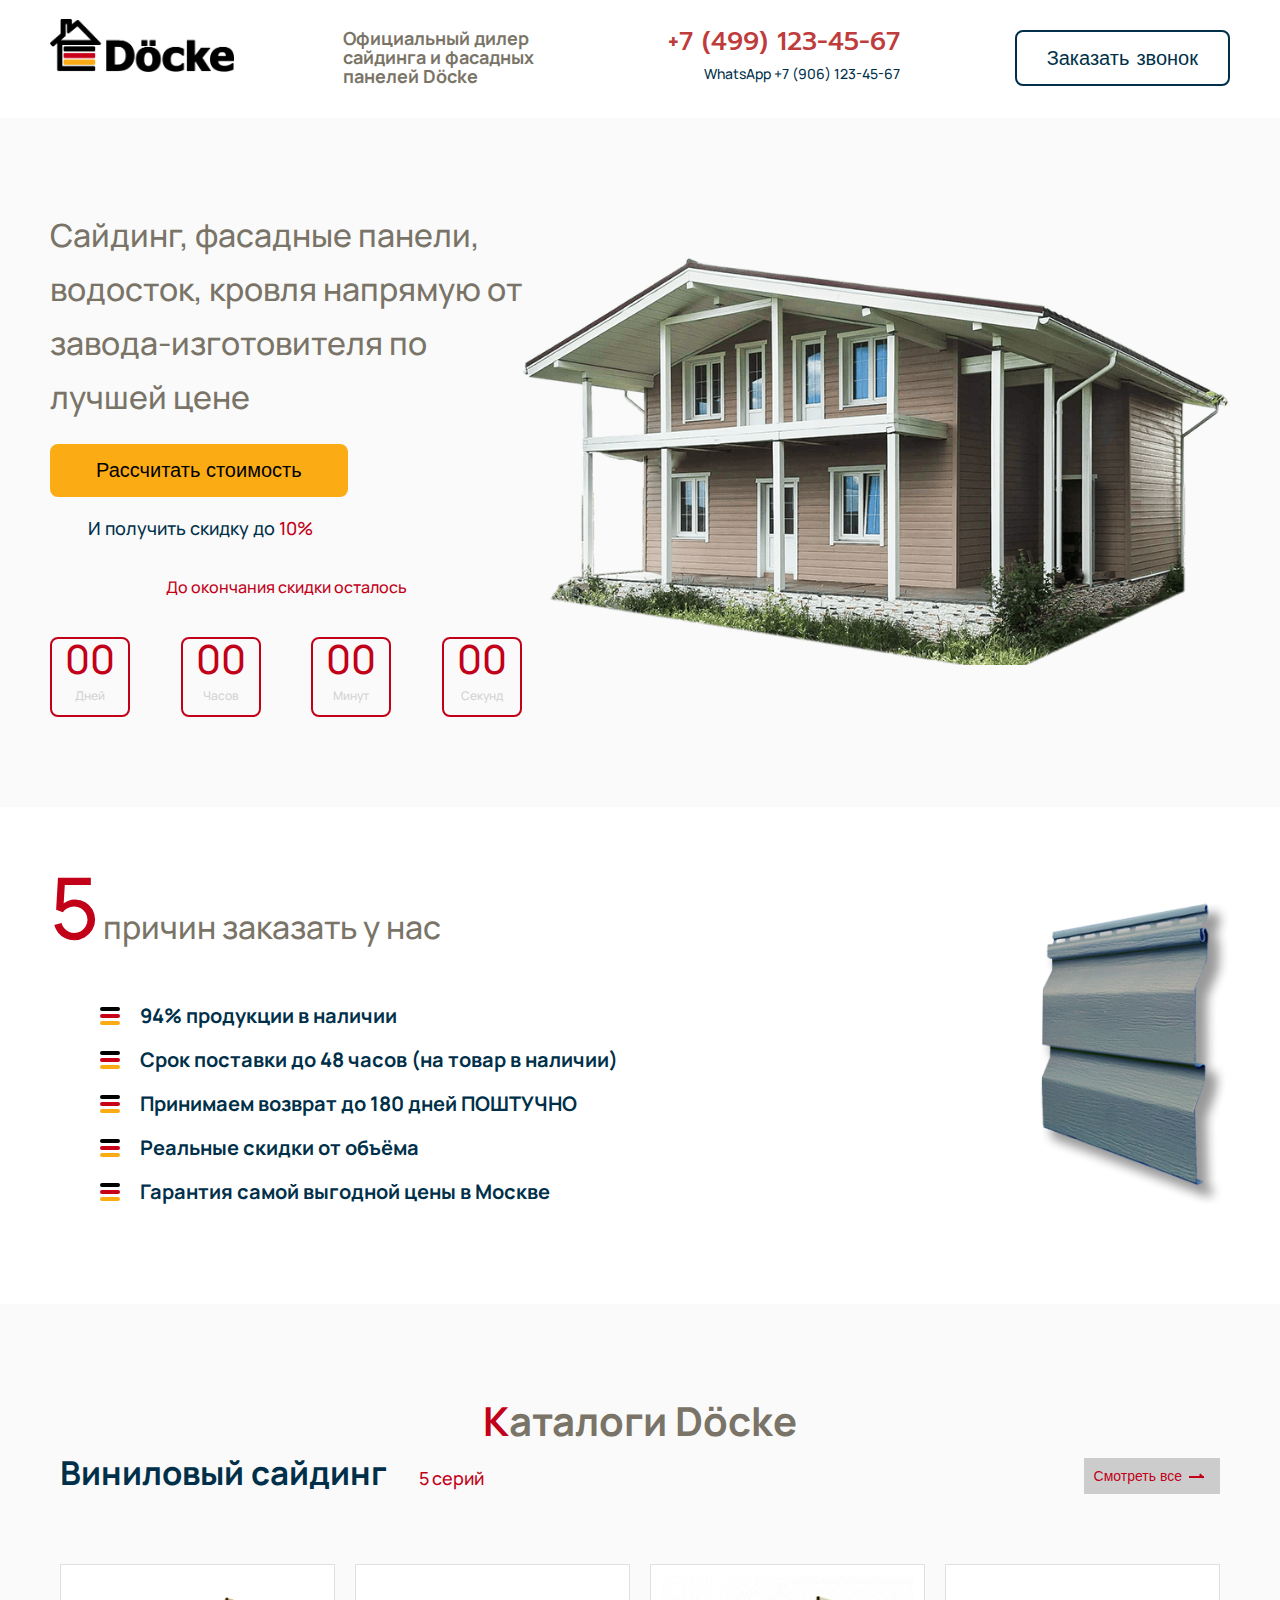
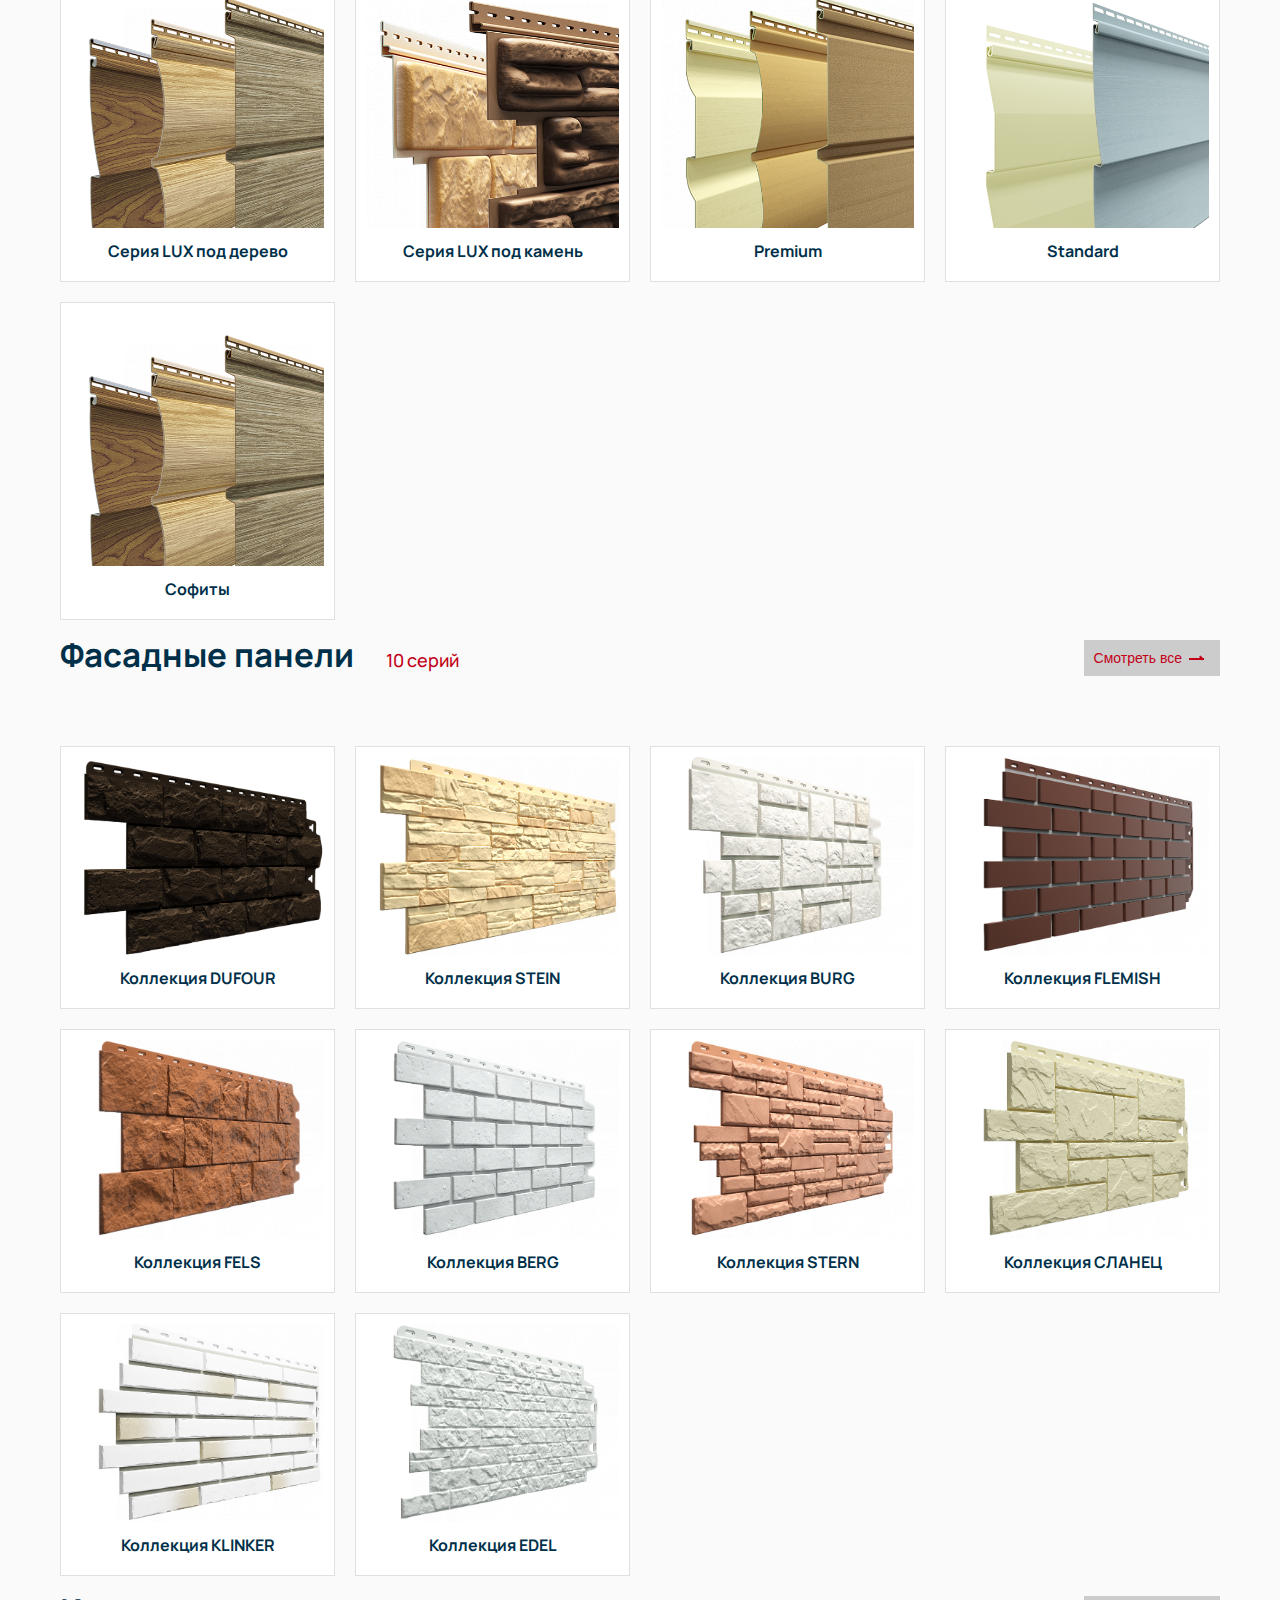
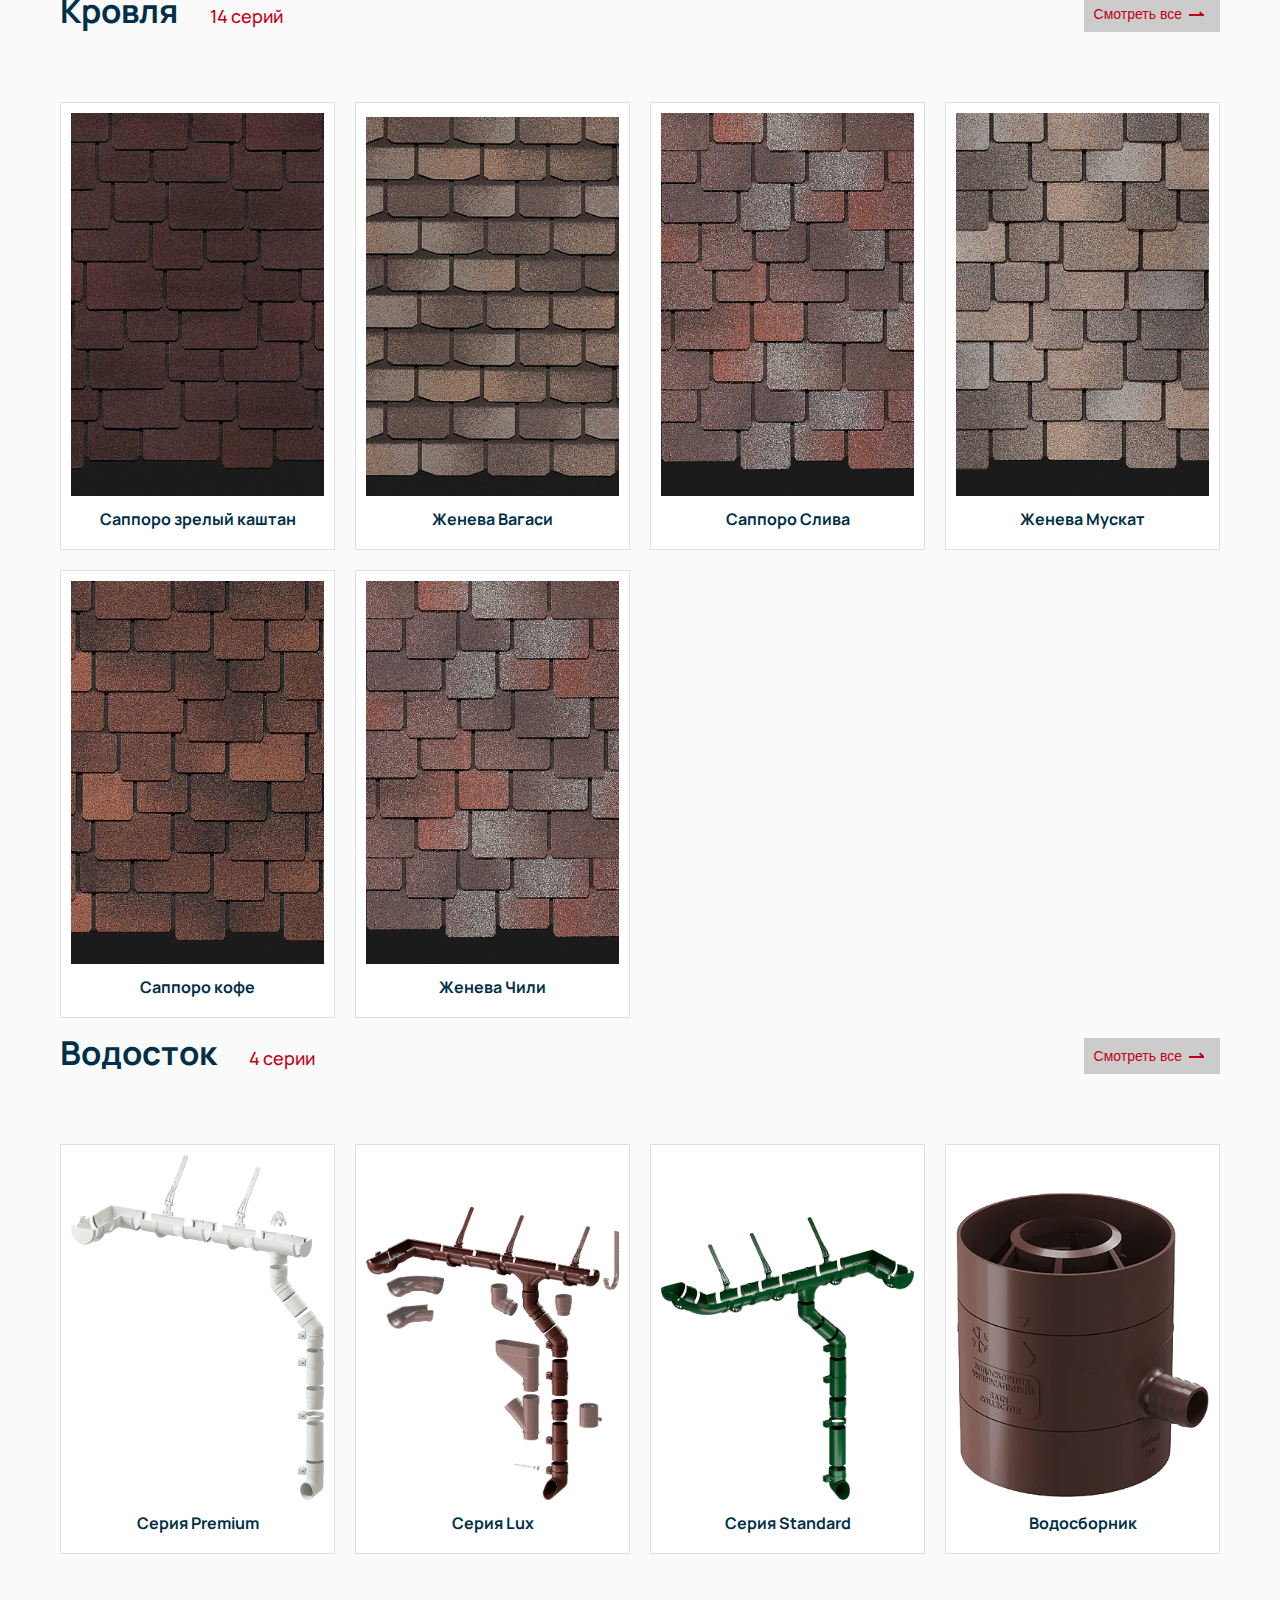
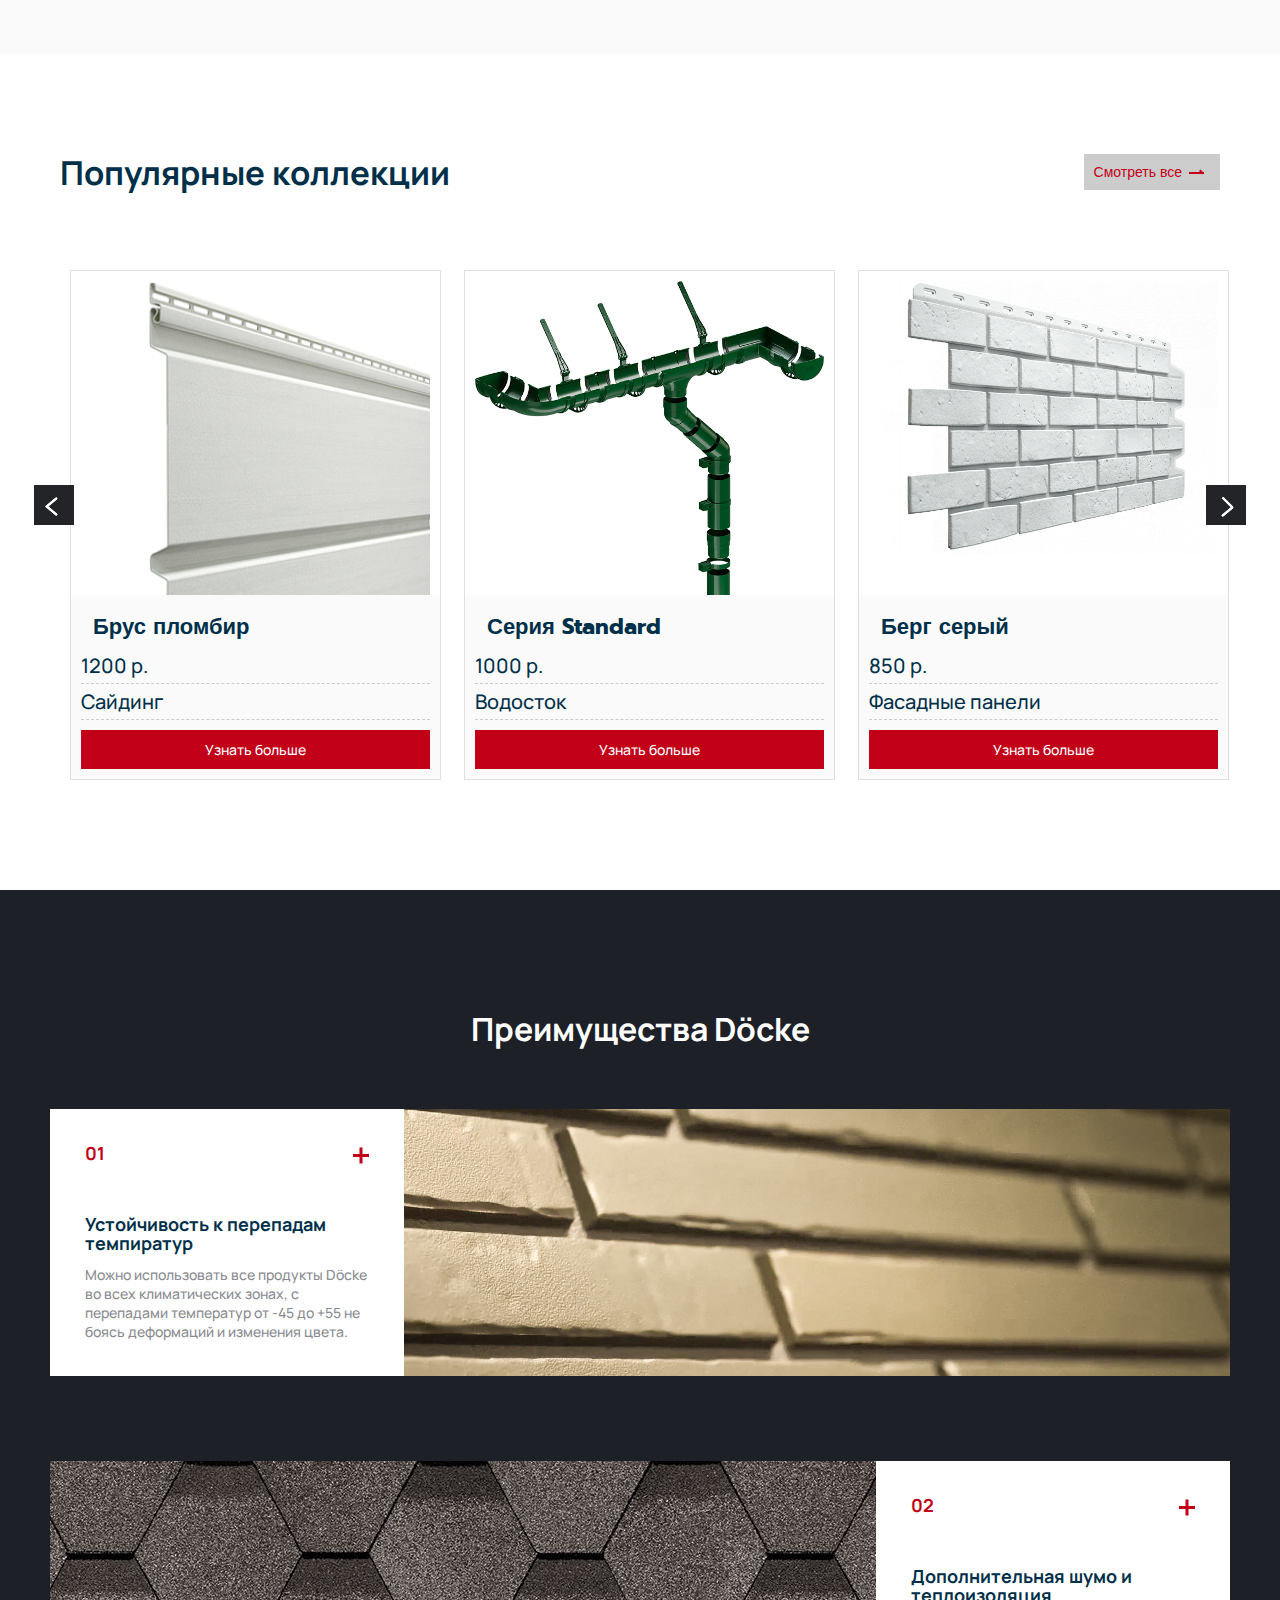
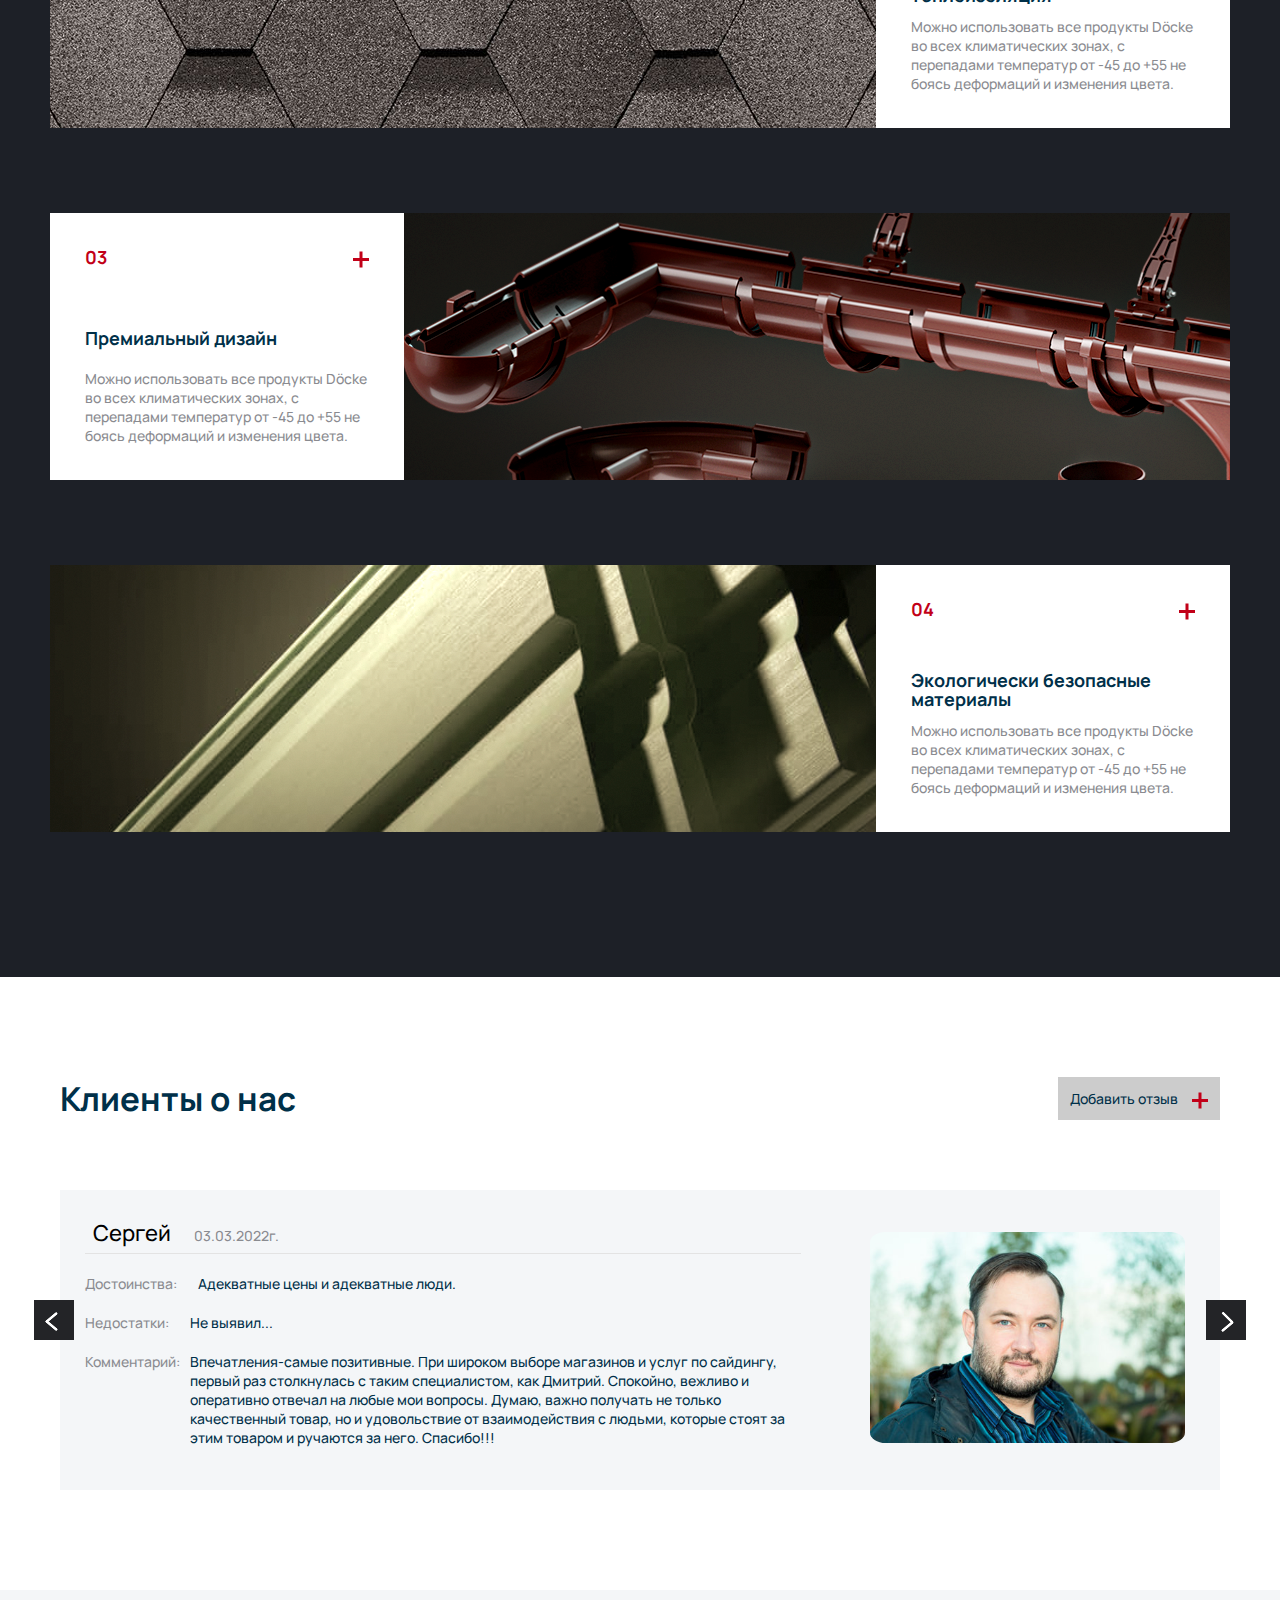
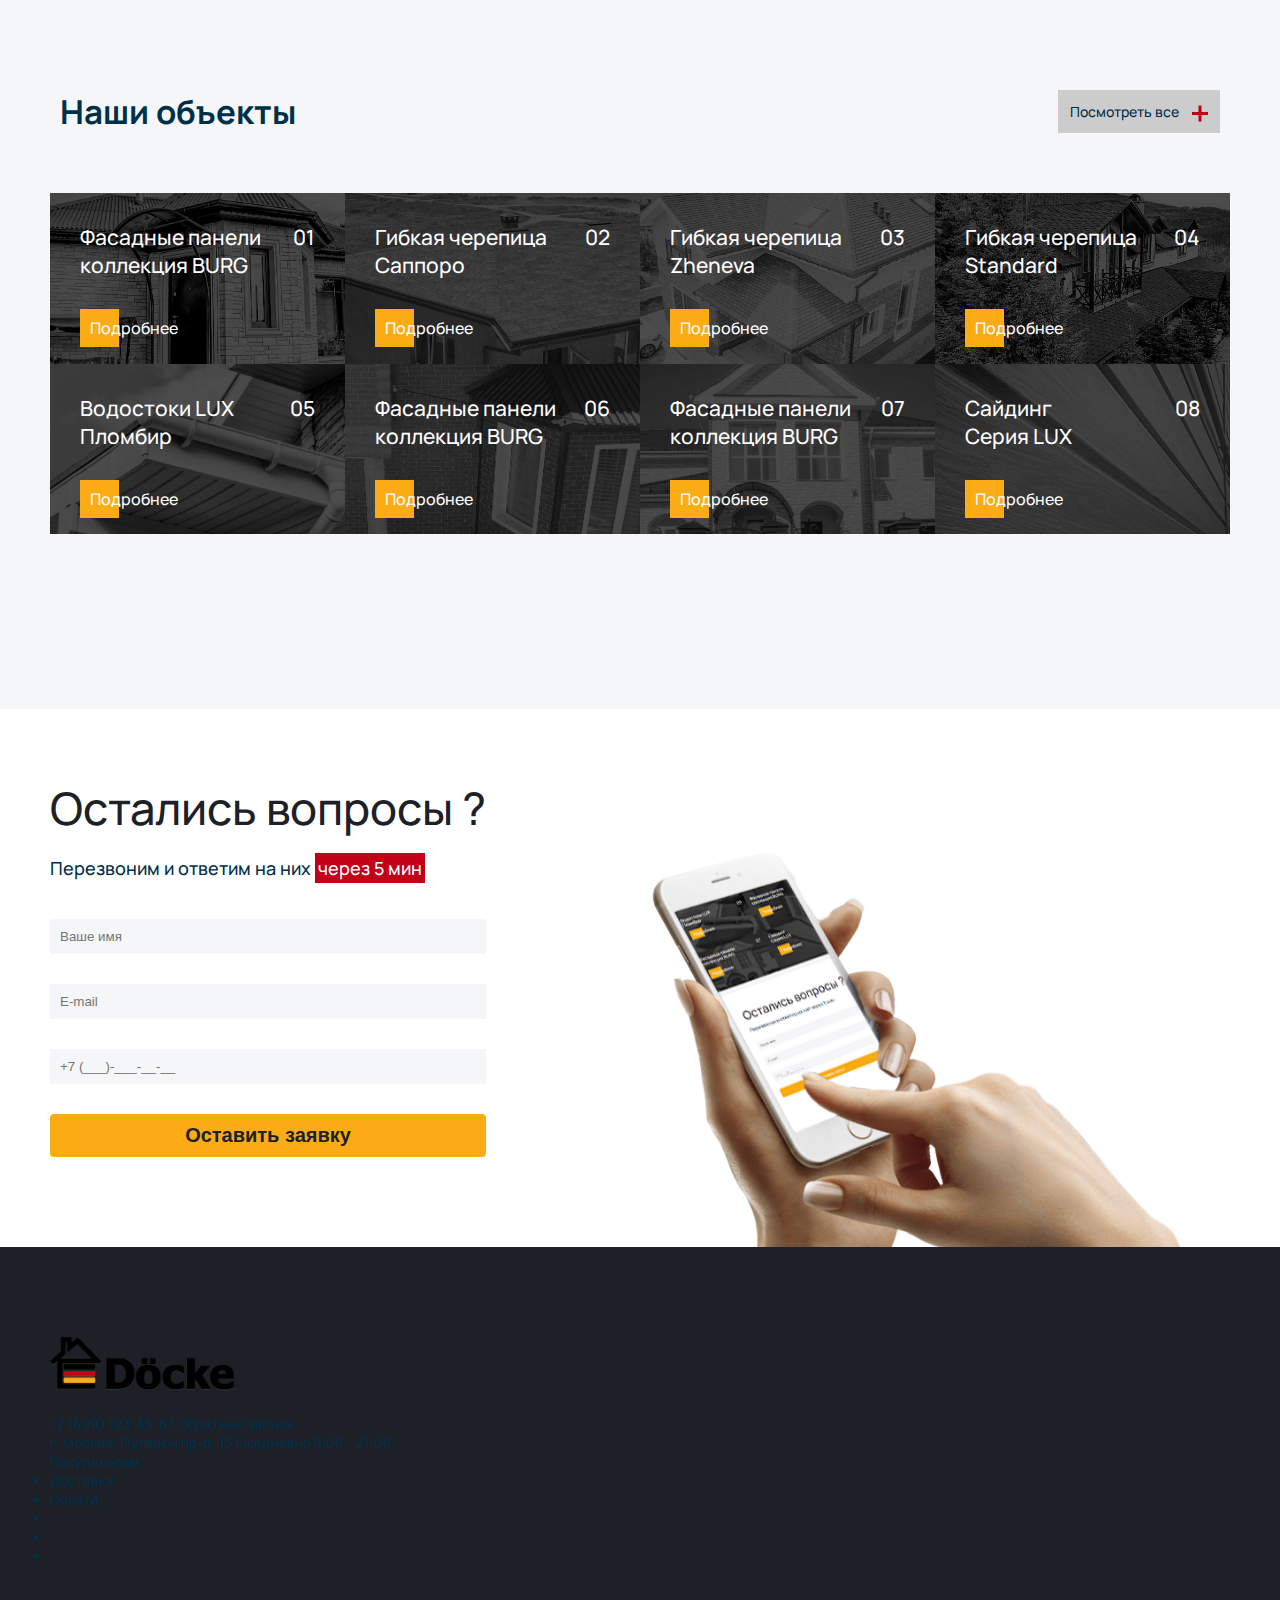
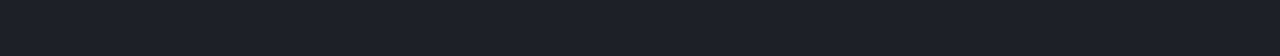
==== index.html @ 50f28c36 "888" ====
<!DOCTYPE html>
<html lang="en">

<head>
    <meta charset="UTF-8">
    <meta name="viewport" content="width=device-width, initial-scale=1.0">
    <meta http-equiv="X-UA-Compatible" content="ie=edge">
    <title>Document</title>
    <link rel="preconnect" href="https://fonts.googleapis.com">
    <link rel="preconnect" href="https://fonts.gstatic.com" crossorigin>
    <link href="https://fonts.googleapis.com/css2?family=Manrope:wght@400;500&family=Prompt:wght@500;700&display=swap"
          rel="stylesheet">
    <link rel="stylesheet" href="https://unpkg.com/swiper/swiper-bundle.min.css"/>
    <link rel="stylesheet" href="css/reset.css">
    <link rel="stylesheet" href="css/slick.css">
    <link rel="stylesheet" href="css/style.css">
</head>

<body>


<header class="header">
    <div class="container">
        <div class="header-wrapper">
            <div class="logo">
                <img src="images/icons/logo.webp" alt="logo" class="logo-img">
            </div>
            <div class="header-oficial-text">
                <p class="oficial-text">
                    Официальный дилер
                    сайдинга и фасадных
                    панелей Döcke
                </p>
            </div>
            <div class="header-phone">
                <div class="phone-num">
                    <a href="tel:+74991234567" class="phone-link">+7 (499) 123-45-67</a>
                </div>
                <div class="whatsapp">
                    <a href="https://web.whatsapp.com/send?phone=79061234567" class="whatsapp-link">WhatsApp +7 (906)
                        123-45-67</a>
                </div>
            </div>
            <button class="header-callback">
                <span>Заказать звонок</span>
            </button>
        </div>
    </div>
</header>

<main class="main">
    <div class="container">

        <div class="modal-wrapper">
            <form action="#">
                <span class="input-text">Оставте номер мы перезвоним</span>
                <button class="close-btn"></button>
                <input class="input-item" name="#" type="text" placeholder="Ваше имя">
                <input class="input-item" name="#" type="text" placeholder="Ваш телефон">
                <button class="modal-btn" name="#" type="submit">Отправить</button>
            </form>
        </div>

        <div class="main-content">
            <div class="text-wrapper">
                <h1 class="main-title">Сайдинг, фасадные панели, водосток, кровля напрямую от завода-изготовителя по
                    лучшей
                    цене</h1>
                <div class="content-inner">
                    <button class="add-sale">
                        <span>Рассчитать стоимость</span>
                    </button>
                    <p class="sale-sale">И получить скидку до <span class="red-title">10%</span></p>
                </div>

                <div class="counter-wrapper">
                    <p class="text-counter">До окончания скидки осталось</p>

                    <div class="counter-inner" data-date="2022-06-24 23:59:59">
                        <div class="counter-item">
                            <span class="counter-days"></span>
                            <span class="counter-text">Дней</span>
                        </div>
                        <div class="counter-item">
                            <span class="counter-hours"></span>
                            <span class="counter-text">Часов</span>
                        </div>
                        <div class="counter-item">
                            <span class="counter-minutes"></span>
                            <span class="counter-text">Минут</span>
                        </div>
                        <div class="counter-item">
                            <span class="counter-seconds"></span>
                            <span class="counter-text">Секунд</span>
                        </div>
                    </div>

                </div>

            </div>
            <div class="bg-main">
                <img src="images/bg.png" alt="" class="bg-img">
            </div>
        </div>
    </div>
</main>

<section class="reasons">
    <div class="container">
        <div class="reasons-inner">
            <div class="reasons-wrapper">
                <div class="reasons-content">
                    <p class="big-decor">5</p>
                    <p class="reasons-decor-text">причин заказать у нас</p>
                </div>
                <div class="item-wrapper">
                    <div class="reasons-item">
                        <span class="reasons-decor"></span>
                        <p class="reasons-text">94% продукции в наличии</p>
                    </div>
                    <div class="reasons-item">
                        <span class="reasons-decor"></span>
                        <p class="reasons-text">Срок поставки до 48 часов (на товар в наличии)</p>
                    </div>
                    <div class="reasons-item">
                        <span class="reasons-decor"></span>
                        <p class="reasons-text">Принимаем возврат до 180 дней ПОШТУЧНО</p>
                    </div>
                    <div class="reasons-item">
                        <span class="reasons-decor"></span>
                        <p class="reasons-text">Реальные скидки от объёма</p>
                    </div>
                    <div class="reasons-item">
                        <span class="reasons-decor"></span>
                        <p class="reasons-text">Гарантия самой выгодной цены в Москве</p>
                    </div>
                </div>
            </div>
            <div class="reasons-bg">
                <img src="images/bg-decor.png" alt="" class="decor-bg">
                <div class="pulse pulse-1"></div>
                <div class="pulse pulse-2"></div>
                <div class="pulse pulse-3"></div>
            </div>
        </div>
    </div>
</section>

<section class="products">
    <div class="container">
        <div class="products-wrapper">
            <h2 class="products-title"><span class="red-title">К</span>аталоги Döcke</h2>

            <div class="products-top-wrapper">
                <div class="products-title-wrapper">
                    <h3 class="category-title">Виниловый сайдинг</h3>
                    <div class="category-counter">
                        <span class="siries-num">5</span>
                        <span class="siries-text">серий</span>
                    </div>
                </div>
                <button class="view-all-category">
                    <span>Смотреть все</span>
                </button>
            </div>

            <div class="products-siries-inner">

                <div class="products-siries-item">
                    <div class="prewiev-wrap">
                        <img src="images/preview-category/11.png" alt="" class="prewiev-img">
                    </div>
                    <p class="products-siries-id">Серия LUX под дерево</p>
                </div>
                <div class="products-siries-item">
                    <div class="prewiev-wrap">
                        <img src="images/preview-category/21.png" alt="" class="prewiev-img">
                    </div>
                    <p class="products-siries-id">Серия LUX под камень</p>
                </div>
                <div class="products-siries-item">
                    <div class="prewiev-wrap">
                        <img src="images/preview-category/3.png" alt="" class="prewiev-img">
                    </div>
                    <p class="products-siries-id">Premium</p>
                </div>
                <div class="products-siries-item">
                    <div class="prewiev-wrap">
                        <img src="images/preview-category/4.png" alt="" class="prewiev-img">
                    </div>
                    <p class="products-siries-id">Standard</p>
                </div>
                <div class="products-siries-item">
                    <div class="prewiev-wrap">
                        <img src="images/preview-category/11.png" alt="" class="prewiev-img">
                    </div>
                    <p class="products-siries-id">Софиты</p>
                </div>

            </div>

            <div class="products-top-wrapper">
                <div class="products-title-wrapper">
                    <h3 class="category-title">Фасадные панели</h3>
                    <div class="category-counter">
                        <span class="siries-num">10</span>
                        <span class="siries-text">серий</span>
                    </div>
                </div>
                <button class="view-all-category">
                    <span>Смотреть все</span>
                </button>
            </div>

            <div class="products-siries-inner">

                <div class="products-siries-item">
                    <div class="prewiev-wrap"></div>
                    <img src="images/fasad-panel/Dufour_ishgil_prev.png" alt="" class="prewiev-img">
                    <p class="products-siries-id">Коллекция DUFOUR</p>
                </div>
                <div class="products-siries-item">
                    <div class="prewiev-wrap">
                        <img src="images/fasad-panel/STEIN_YAntarnyy.png" alt="" class="prewiev-img">
                    </div>
                    <p class="products-siries-id">Коллекция STEIN</p>
                </div>
                <div class="products-siries-item">
                    <div class="prewiev-wrap">
                        <img src="images/fasad-panel/BURG_tsvet_shersti.png" alt="" class="prewiev-img">
                    </div>
                    <p class="products-siries-id">Коллекция BURG</p>
                </div>
                <div class="products-siries-item">
                    <div class="prewiev-wrap">
                        <img src="images/fasad-panel/FLEMISH_Korichnevyy.png" alt="" class="prewiev-img">
                    </div>
                    <p class="products-siries-id">Коллекция FLEMISH</p>
                </div>
                <div class="products-siries-item">
                    <div class="prewiev-wrap">
                        <img src="images/fasad-panel/FELS_Terrakotovyy.png" alt="" class="prewiev-img">
                    </div>
                    <p class="products-siries-id">Коллекция FELS</p>
                </div>
                <div class="products-siries-item">
                    <div class="prewiev-wrap">
                        <img src="images/fasad-panel/BERG_Seryy.png" alt="" class="prewiev-img">
                    </div>
                    <p class="products-siries-id">Коллекция BERG</p>
                </div>
                <div class="products-siries-item">
                    <div class="prewiev-wrap">
                        <img src="images/fasad-panel/STERN_Rodos.png" alt="" class="prewiev-img">
                    </div>
                    <p class="products-siries-id">Коллекция STERN</p>
                </div>
                <div class="products-siries-item">
                    <div class="prewiev-wrap">
                        <img src="images/fasad-panel/SLATE_SHamoni.png" alt="" class="prewiev-img">
                    </div>
                    <p class="products-siries-id">Коллекция СЛАНЕЦ</p>
                </div>
                <div class="products-siries-item">
                    <div class="prewiev-wrap">
                        <img src="images/fasad-panel/KLINKER_Monte.png" alt="" class="prewiev-img">
                    </div>
                    <p class="products-siries-id">Коллекция KLINKER</p>
                </div>
                <div class="products-siries-item">
                    <div class="prewiev-wrap">
                        <img src="images/fasad-panel/EDEL_TSirkon.png" alt="" class="prewiev-img">
                    </div>
                    <p class="products-siries-id">Коллекция EDEL</p>
                </div>

            </div>

            <div class="products-top-wrapper">
                <div class="products-title-wrapper">
                    <h3 class="category-title">Кровля</h3>
                    <div class="category-counter">
                        <span class="siries-num">14</span>
                        <span class="siries-text">серий</span>
                    </div>
                </div>
                <button class="view-all-category">
                    <span>Смотреть все</span>
                </button>
            </div>

            <div class="products-siries-inner">

                <div class="products-siries-item">
                    <div class="prewiev-wrap">
                        <img src="images/roof/sapporo_zrelyy_kashtan_prev1.jpg" alt="" class="prewiev-img">
                    </div>
                    <p class="products-siries-id">Саппоро зрелый каштан</p>
                </div>
                <div class="products-siries-item">
                    <div class="prewiev-wrap">
                        <img src="images/roof/zheneva_vagasi_prev1.jpg" alt="" class="prewiev-img">
                    </div>
                    <p class="products-siries-id">Женева Вагаси</p>
                </div>
                <div class="products-siries-item">
                    <div class="prewiev-wrap">
                        <img src="images/roof/Sapporo_sliva_prev.jpg" alt="" class="prewiev-img">
                    </div>
                    <p class="products-siries-id">Саппоро Слива</p>
                </div>
                <div class="products-siries-item">
                    <div class="prewiev-wrap">
                        <img src="images/roof/Sapporo_vagasi_prev.jpg" alt="" class="prewiev-img">
                    </div>
                    <p class="products-siries-id">Женева Мускат</p>
                </div>
                <div class="products-siries-item">
                    <div class="prewiev-wrap">
                        <img src="images/roof/Sapporo_kofe_prev.jpg" alt="" class="prewiev-img">
                    </div>
                    <p class="products-siries-id">Саппоро кофе</p>
                </div>
                <div class="products-siries-item">
                    <div class="prewiev-wrap">
                        <img src="images/roof/Sapporo_sliva_prev.jpg" alt="" class="prewiev-img">
                    </div>
                    <p class="products-siries-id">Женева Чили</p>
                </div>

            </div>

            <div class="products-top-wrapper">
                <div class="products-title-wrapper">
                    <h3 class="category-title">Водосток</h3>
                    <div class="category-counter">
                        <span class="siries-num">4</span>
                        <span class="siries-text">серии</span>
                    </div>
                </div>
                <button class="view-all-category">
                    <span>Смотреть все</span>
                </button>
            </div>

            <div class="products-siries-inner">

                <div class="products-siries-item">
                    <div class="prewiev-wrap">
                        <img src="images/waterstock/all_plombir_1.png" alt="" class="prewiev-img">
                    </div>
                    <p class="products-siries-id">Серия Premium</p>
                </div>
                <div class="products-siries-item">
                    <div class="prewiev-wrap">
                        <img src="images/waterstock/LUX_shok1_1_.png" alt="" class="prewiev-img">
                    </div>
                    <p class="products-siries-id">Серия Lux</p>
                </div>
                <div class="products-siries-item">
                    <div class="prewiev-wrap">
                        <img src="images/waterstock/zelenyy_1.png" alt="" class="prewiev-img">
                    </div>
                    <p class="products-siries-id">Серия Standard</p>
                </div>
                <div class="products-siries-item">
                    <div class="prewiev-wrap">
                        <img src="images/waterstock/vodosbornik.png" alt="" class="prewiev-img">
                    </div>
                    <p class="products-siries-id">Водосборник</p>
                </div>

            </div>

        </div>
    </div>
</section>

<section class="popular-product">
    <div class="container">
        <div class="popular-wrapper">
            <div class="products-top-wrapper">
                <div class="products-title-wrapper">
                    <h3 class="category-title">Популярные коллекции</h3>
                </div>
                <button class="view-all-category">
                    <span>Смотреть все</span>
                </button>
            </div>
            <div class="popular-inner">
                <div class="popular-item">
                    <a href="#" class="popular-link">
                        <img src="images/popular-item/BRUS_D6S_PLOMBIR_PREV.png" alt="" class="popular-img">
                    </a>
                    <div class="popular-bottom-text">
                        <span class="popular-text">Брус пломбир</span>
                        <span class="popular-price">1200 p.</span>
                        <span class="popular-category">Сайдинг</span>
                        <a href="#" class="popular-bye">Узнать больше</a>
                    </div>
                </div>
                <div class="popular-item">
                    <a href="#" class="popular-link">
                        <img src="images/waterstock/zelenyy_1.png" alt="" class="popular-img">
                    </a>
                    <div class="popular-bottom-text">
                        <span class="popular-text">Серия Standard</span>
                        <span class="popular-price">1000 p.</span>
                        <span class="popular-category">Водосток</span>
                        <a href="#" class="popular-bye">Узнать больше</a>
                    </div>
                </div>
                <div class="popular-item">
                    <a href="#" class="popular-link">
                        <img src="images/fasad-panel/BERG_Seryy.png" alt="" class="popular-img">
                    </a>
                    <div class="popular-bottom-text">
                        <span class="popular-text">Берг серый</span>
                        <span class="popular-price">850 p.</span>
                        <span class="popular-category">Фасадные панели</span>
                        <a href="#" class="popular-bye">Узнать больше</a>
                    </div>
                </div>
                <div class="popular-item">
                    <a href="#" class="popular-link">
                        <img src="images/preview-category/11.png" alt="" class="popular-img">
                    </a>
                    <div class="popular-bottom-text">
                        <span class="popular-text">Брус пломбир</span>
                        <span class="popular-price">659 p.</span>
                        <span class="popular-category">Фасадные панели</span>
                        <a href="#" class="popular-bye">Узнать больше</a>
                    </div>
                </div>
                <div class="popular-item">
                    <a href="#" class="popular-link">
                        <img src="images/popular-item/BRUS_D6S_PLOMBIR_PREV.png" alt="" class="popular-img">
                    </a>
                    <div class="popular-bottom-text">
                        <span class="popular-text">Брус пломбир</span>
                        <span class="popular-price">1200 p.</span>
                        <a href="#" class="popular-bye">Узнать больше</a>
                    </div>
                </div>
                <div class="popular-item">
                    <a href="#" class="popular-link">
                        <img src="images/popular-item/BRUS_D6S_PLOMBIR_PREV.png" alt="" class="popular-img">
                    </a>
                    <div class="popular-bottom-text">
                        <span class="popular-text">Брус пломбир</span>
                        <span class="popular-price">1200 p.</span>
                        <a href="#" class="popular-bye">Узнать больше</a>
                    </div>
                </div>
                <div class="popular-item">
                    <a href="#" class="popular-link">
                        <img src="images/popular-item/BRUS_D6S_PLOMBIR_PREV.png" alt="" class="popular-img">
                    </a>
                    <div class="popular-bottom-text">
                        <span class="popular-text">Брус пломбир</span>
                        <span class="popular-price">1200 p.</span>
                        <a href="#" class="popular-bye">Узнать больше</a>
                    </div>
                </div>
                <div class="popular-item">
                    <a href="#" class="popular-link">
                        <img src="images/popular-item/BRUS_D6S_PLOMBIR_PREV.png" alt="" class="popular-img">
                    </a>
                    <div class="popular-bottom-text">
                        <span class="popular-text">Брус пломбир</span>
                        <span class="popular-price">1200 p.</span>
                        <a href="#" class="popular-bye">Узнать больше</a>
                    </div>
                </div>
            </div>
        </div>
    </div>
</section>

<section class="benefits">
    <div class="container">
        <div class="benefits-wrapper">
            <h4 class="benefits-title">Преимущества Döcke</h4>
            <div class="benefits-inner">

                <div class="benefits__wrapper-item">
                    <div class="benefits-content">
                        <div class="content-top">
                            <span class="num-item">01</span>
                            <span class="decor-item"></span>
                        </div>
                        <h5 class="benefits-subtitle">Устойчивость к перепадам темпиратур</h5>
                        <p class="benefits-text">Можно использовать все продукты Döcke во всех
                            климатических зонах, с перепадами температур от -45 до +55 не боясь деформаций
                            и изменения цвета.</p>
                    </div>
                    <div class="content-img1">

                    </div>
                </div>
                <div class="benefits__wrapper-item">
                    <div class="content-img2"></div>
                    <div class="benefits-content">
                        <div class="content-top">
                            <span class="num-item">02</span>
                            <span class="decor-item"></span>
                        </div>
                        <h5 class="benefits-subtitle">Дополнительная шумо и теплоизоляция</h5>
                        <p class="benefits-text">Можно использовать все продукты Döcke во всех
                            климатических зонах, с перепадами температур от -45 до +55 не боясь деформаций
                            и изменения цвета.</p>
                    </div>
                </div>
                <div class="benefits__wrapper-item">
                    <div class="benefits-content">
                        <div class="content-top">
                            <span class="num-item">03</span>
                            <span class="decor-item"></span>
                        </div>
                        <h5 class="benefits-subtitle">Премиальный дизайн</h5>
                        <p class="benefits-text">Можно использовать все продукты Döcke во всех
                            климатических зонах, с перепадами температур от -45 до +55 не боясь деформаций
                            и изменения цвета.</p>
                    </div>
                    <div class="content-img3"></div>
                </div>
                <div class="benefits__wrapper-item">
                    <div class="content-img4"></div>
                    <div class="benefits-content">
                        <div class="content-top">
                            <span class="num-item">04</span>
                            <span class="decor-item"></span>
                        </div>
                        <h5 class="benefits-subtitle">Экологически безопасные материалы</h5>
                        <p class="benefits-text">Можно использовать все продукты Döcke во всех
                            климатических зонах, с перепадами температур от -45 до +55 не боясь деформаций
                            и изменения цвета.</p>
                    </div>
                </div>
            </div>
        </div>
    </div>
</section>

<section class="review">
    <div class="container">
        <div class="review-wrapper">
            <div class="products-top-wrapper">
                <div class="products-title-wrapper">
                    <h3 class="category-title">Клиенты о нас</h3>
                </div>
                <a href="#" class="view-all-review">
                    <span>Добавить отзыв</span>
                    <span class="decor-item"></span>
                </a>
            </div>

            <div class="review-slider">

                <div class="review-item">
                    <div class="review-img-wrap">
                        <img src="images/rewiew/1.jpg" alt="" class="review-img">
                    </div>
                    <div class="review-content">
                        <div class="review-content-top">
                            <span class="review-name">Сергей</span>
                            <span class="review-date">03.03.2022г.</span>
                        </div>
                        <div class="review-content-middle">
                            <div class="review-plus">
                                <span class="review-descr">Достоинства:</span>
                                <p class="plus-text">Адекватные цены и адекватные люди.</p>
                            </div>
                            <div class="review-minus">
                                <span class="review-descr">Недостатки:</span>
                                <p class="plus-text">Не выявил...</p>
                            </div>
                        </div>
                        <div class="review-content-main">
                            <span class="review-descr">Комментарий:</span>
                            <p class="review-content-text">
                                Впечатления-самые позитивные. При широком выборе магазинов и услуг по сайдингу, первый
                                раз столкнулась
                                с таким специалистом, как Дмитрий. Спокойно, вежливо и оперативно отвечал на любые мои
                                вопросы. Думаю,
                                важно получать не только качественный товар, но и удовольствие от взаимодействия с
                                людьми, которые
                                стоят за этим товаром и ручаются за него. Спасибо!!!
                            </p>
                        </div>
                    </div>
                </div>
                <div class="review-item">
                    <div class="review-img-wrap">
                        <img src="images/rewiew/2.jpg" alt="" class="review-img">
                    </div>
                    <div class="review-content">
                        <div class="review-content-top">
                            <span class="review-name">Дмитрий</span>
                            <span class="review-date">03.03.2022г.</span>
                        </div>
                        <div class="review-content-middle">
                            <div class="review-plus">
                                <span class="review-descr">Достоинства:</span>
                                <p class="plus-text">Адекватные цены и адекватные люди.</p>
                            </div>
                            <div class="review-minus">
                                <span class="review-descr">Недостатки:</span>
                                <p class="plus-text">Не получилось выявить...</p>
                            </div>
                        </div>
                        <div class="review-content-main">
                            <span class="review-descr">Комментарий:</span>
                            <p class="review-content-text">
                                Впечатления-самые позитивные. При широком выборе магазинов и услуг по сайдингу, первый
                                раз столкнулась
                                с таким специалистом, как Дмитрий. Спокойно, вежливо и оперативно отвечал на любые мои
                                вопросы. Думаю,
                                важно получать не только качественный товар, но и удовольствие от взаимодействия с
                                людьми, которые
                                стоят за этим товаром и ручаются за него. Спасибо!!!
                            </p>
                        </div>
                    </div>
                </div>
                <div class="review-item">
                    <div class="review-img-wrap">
                        <img src="images/rewiew/3.jpg" alt="" class="review-img">
                    </div>
                    <div class="review-content">
                        <div class="review-content-top">
                            <span class="review-name">Сергей</span>
                            <span class="review-date">03.03.2022г.</span>
                        </div>
                        <div class="review-content-middle">
                            <div class="review-plus">
                                <span class="review-descr">Достоинства:</span>
                                <p class="plus-text">Адекватные цены и адекватные люди.</p>
                            </div>
                            <div class="review-minus">
                                <span class="review-descr">Недостатки:</span>
                                <p class="plus-text">Не получилось выявить...</p>
                            </div>
                        </div>
                        <div class="review-content-main">
                            <span class="review-descr">Комментарий:</span>
                            <p class="review-content-text">
                                Впечатления-самые позитивные. При широком выборе магазинов и услуг по сайдингу, первый
                                раз столкнулась
                                с таким специалистом, как Дмитрий. Спокойно, вежливо и оперативно отвечал на любые мои
                                вопросы. Думаю,
                                важно получать не только качественный товар, но и удовольствие от взаимодействия с
                                людьми, которые
                                стоят за этим товаром и ручаются за него. Спасибо!!!
                            </p>
                        </div>
                    </div>
                </div>
                <div class="review-item">
                    <div class="review-img-wrap">
                        <img src="images/rewiew/4.jpg" alt="" class="review-img">
                    </div>
                    <div class="review-content">
                        <div class="review-content-top">
                            <span class="review-name">Сергей</span>
                            <span class="review-date">03.03.2022г.</span>
                        </div>
                        <div class="review-content-middle">
                            <div class="review-plus">
                                <span class="review-descr">Достоинства:</span>
                                <p class="plus-text">Адекватные цены и адекватные люди.</p>
                            </div>
                            <div class="review-minus">
                                <span class="review-descr">Недостатки:</span>
                                <p class="plus-text">Не получилось выявить...</p>
                            </div>
                        </div>
                        <div class="review-content-main">
                            <span class="review-descr">Комментарий:</span>
                            <p class="review-content-text">
                                Впечатления-самые позитивные. При широком выборе магазинов и услуг по сайдингу, первый
                                раз столкнулась
                                с таким специалистом, как Дмитрий. Спокойно, вежливо и оперативно отвечал на любые мои
                                вопросы. Думаю,
                                важно получать не только качественный товар, но и удовольствие от взаимодействия с
                                людьми, которые
                                стоят за этим товаром и ручаются за него. Спасибо!!!
                            </p>
                        </div>
                    </div>
                </div>

            </div>

        </div>
    </div>
</section>

<section class="jobs">
    <div class="container">
        <div class="jobs-wrapper">
            <div class="products-top-wrapper">
                <div class="products-title-wrapper">
                    <h3 class="category-title">Наши объекты</h3>
                </div>
                <a href="#" class="view-all-review">
                    <span>Посмотреть все</span>
                    <span class="decor-item"></span>
                </a>
            </div>

            <div class="jobs-inner">
                <div class="jobs-item">
                    <div class="jobs-content">
                        <div class="jobs-wrap-text">
                            <p class="text-item">Фасадные панели <br> коллекция BURG</p>
                            <span class="jobs-num">01</span>
                        </div>
                        <a href="#" class="jobs-link">Подробнее</a>
                    </div>
                    <img src="images/jobs/fasadnye_paneli_kollektsiya_burg_tsvet_lnyanoy.jpg" alt="" class="jobs-img">
                </div>
                <div class="jobs-item">
                    <div class="jobs-content">
                        <div class="jobs-wrap-text">
                            <p class="text-item">Гибкая черепица <br> Саппоро</p>
                            <span class="jobs-num">02</span>
                        </div>
                        <a href="#" class="jobs-link">Подробнее</a>
                    </div>
                    <img src="images/jobs/gibkaya_cherepitsa_seriya_premium_kollektsiya_sapporo_tsvet_kofe.jpg" alt=""
                         class="jobs-img">
                </div>
                <div class="jobs-item">
                    <div class="jobs-content">
                        <div class="jobs-wrap-text">
                            <p class="text-item">Гибкая черепица <br> Zheneva</p>
                            <span class="jobs-num">03</span>
                        </div>
                        <a href="#" class="jobs-link">Подробнее</a>
                    </div>
                    <img src="images/jobs/gibkaya_cherepitsa_seriya_premium_kollektsiya_zheneva_tsvet_fladen.jpg" alt=""
                         class="jobs-img">
                </div>
                <div class="jobs-item">
                    <div class="jobs-content">
                        <div class="jobs-wrap-text">
                            <p class="text-item">Гибкая черепица <br> Standard</p>
                            <span class="jobs-num">04</span>
                        </div>
                        <a href="#" class="jobs-link">Подробнее</a>
                    </div>
                    <img src="images/jobs/gibkaya_cherepitsa_seriya_standard_kollektsiya_sota_tsvet_korichnevyy.jpg"
                         alt=""
                         class="jobs-img">
                </div>
                <div class="jobs-item">
                    <div class="jobs-content">
                        <div class="jobs-wrap-text">
                            <p class="text-item">Водостоки LUX<br> Пломбир</p>
                            <span class="jobs-num">05</span>
                        </div>
                        <a href="#" class="jobs-link">Подробнее</a>
                    </div>
                    <img src="images/jobs/vodostoki_lux_tsvet_plombir.jpg" alt="" class="jobs-img">
                </div>
                <div class="jobs-item">
                    <div class="jobs-content">
                        <div class="jobs-wrap-text">
                            <p class="text-item">Фасадные панели <br> коллекция BURG</p>
                            <span class="jobs-num">06</span>
                        </div>
                        <a href="#" class="jobs-link">Подробнее</a>
                    </div>
                    <img src="images/jobs/fasadnye_paneli_kollektsiya_berg_korichnevyy.jpg" alt="" class="jobs-img">
                </div>
                <div class="jobs-item">
                    <div class="jobs-content">
                        <div class="jobs-wrap-text">
                            <p class="text-item">Фасадные панели <br> коллекция BURG</p>
                            <span class="jobs-num">07</span>
                        </div>
                        <a href="#" class="jobs-link">Подробнее</a>
                    </div>
                    <img src="images/jobs/fasadnye_paneli_kollektsiya_burg_tsvet_belyy.jpg" alt="" class="jobs-img">
                </div>
                <div class="jobs-item">
                    <div class="jobs-content">
                        <div class="jobs-wrap-text">
                            <p class="text-item">Сайдинг <br> Серия LUX</p>
                            <span class="jobs-num">08</span>
                        </div>
                        <a href="#" class="jobs-link">Подробнее</a>
                    </div>
                    <img src="images/jobs/sayding_seriya_lux_tip_brus_d6s_tsvet_kedr.jpg" alt="" class="jobs-img">
                </div>
            </div>
        </div>
    </div>
</section>
<section class="question">
    <div class="container">
        <div class="question-wrapper">
            <div class="question-text">
                <form action="#">
                    <label class="form-wrapper">
                        <p class="question-subtitle">Остались вопросы ?</p>
                        <span class="bottom-text">Перезвоним и ответим на них <span
                                class="red-bg">через 5 мин</span></span>
                        <input type="text" class="input-bottom" placeholder="Ваше имя">
                        <input type="text" class="input-bottom" placeholder="E-mail">
                        <input type="text" class="input-bottom" placeholder="+7 (___)-___-__-__">
                        <button type="submit" class="input-bottom-btn">
                            <span>Оставить заявку</span>
                        </button>
                    </label>
                </form>
            </div>
        </div>
    </div>
</section>

<footer class="footer">
    <div class="container">
        <div class="footer-wrapper">
            <div class="contact">
                <div class="logo">
                    <img src="images/icons/logo.webp" alt="logo" class="logo-img">
                </div>
                <div class="phone-item">
                    <span class="phone-top"></span>
                    <a href="tel:+74991234567" class="phone-link-footer">+7 (499) 123-45-67</a>
                    <a href="#" class="bottom-callback">Обратный звонок</a>
                </div>
                <div class="address">
                    <span class="city-name">г. Москва, Путевой пр-д, 15 </span>
                    <span class="working-mode">Ежедневно 8:00 - 21:00</span>
                </div>
            </div>
            <div class="byers">
                <p class="list-title">Покупателям</p>
                <ul class="list-byers">
                    <li class="list-item">
                        <a href="#" class="byers-link">
                            Доставка
                        </a>
                    </li>
                    <li class="list-item">
                        <a href="#" class="byers-link">
                            Оплата
                        </a>
                    </li>
                    <li class="list-item">
                        <a href="#" class="byers-link">

                        </a>
                    </li>
                    <li class="list-item">
                        <a href="#" class="byers-link">

                        </a>
                    </li>
                    <li class="list-item">
                        <a href="#" class="byers-link">

                        </a>
                    </li>
                </ul>
            </div>
        </div>
    </div>
</footer>


<script src="js/jquery-3.6.0.min.js"></script>
<script src="js/loopcounter.js"></script>
<script src="js/slick.js"></script>
<script src="js/main.js"></script>

</body>

</html>
---- css/style.css ----
*,
*::before,
*::after {
    box-sizing: border-box;
}

a {
    color: inherit;
    text-decoration: none;
}

button {
    border: none;
    background-color: transparent;
    cursor: pointer;
    color: inherit;
}

/* font-family: 'Manrope', sans-serif;
font-family: 'Prompt', sans-serif;
 */

/* #fbac15 --желтый */
/* #ca0019-- красный */

body {
    color: #003049;
    font-family: "Manrope", sans-serif;
    font-size: 14px;
    line-height: 19px;
    font-weight: 500;
}

.modal-wrapper {
    display: none;
    position: absolute;
    max-width: 500px;
    width: 50%;
    height: 250px;
    background: #232427;
    top: 32%;
    right: 31%;
    z-index: 10;
    border-radius: 8px;
    padding: 20px;
}

.input-text {
    position: relative;
    display: block;
    font-size: 18px;
    font-weight: 700;
    margin-top: 30px;
    text-align: center;
    color: white;
}

.close-btn {
    position: absolute;
    content: '';
    width: 30px;
    height: 30px;
    right: 10px;
    top: 18px;

}

.close-btn::after {
    position: absolute;
    content: '';
    border-bottom: 2px solid #fff;
    width: 23px;
    right: 10px;
    top: 8px;
    transform: rotate(45deg);
}

.close-btn::before {
    position: absolute;
    content: '';
    border-bottom: 2px solid #fff;
    width: 23px;
    right: 10px;
    top: 8px;
    transform: rotate(316deg);
}

.input-item {
    padding: 8px;
    margin-top: 10px;
    width: 100%;
}

.modal-inner {
    display: flex;
    justify-content: space-between;
}

.modal-btn {
    display: block;
    margin-top: 30px;
    padding: 10px 40px;
    background: #fbac15;
}

.container {
    max-width: 1220px;
    margin-left: auto;
    margin-right: auto;
    padding: 0 20px;
}

.header {
    padding: 12px 0 15px;
}

.header-wrapper {
    display: flex;
    justify-content: space-between;
    align-items: center;
}

.logo {
    max-width: 184px;
    padding-bottom: 20px;
}

.logo-img {
    width: 100%;
}

.header-oficial-text {
    max-width: 226px;
}

.oficial-text {
    color: #797467;
    padding: 15px;
    font-weight: 700;
    font-size: 18px;
}

.header-phone {
    max-width: 296px;
    padding: 20px;
}

.phone-link {
    position: relative;
    color: #bf3c3c;
    font-size: 26px;
    font-weight: 500;
    font-family: "Prompt", sans-serif;
}


.mobile {
    font-size: 0;
}

.phone-link:hover {
    color: #003049;
    text-decoration: underline;
    font-weight: 700;
}

.whatsapp {
    text-align: end;
    padding-top: 10px;
}

.whatsapp-link {
    position: relative;
}

.whatsapp-link:hover {
    text-decoration: underline;
    font-weight: 700;
}

.header-callback {
    font-size: 20px;
    color: #003049;
    border: 2px solid #003049;
    padding: 11px 30px;
    border-radius: 8px;
    font-weight: 500;
    font-family: "Prompt", sans-serif;
}

.header-callback:hover {
    color: #ca0019;
    border: 2px solid #ca0019;
}

.main {
    padding: 90px 0 90px;
    background-color: #fafafa;
    position: relative;
}

.main-content {
    display: flex;
    justify-content: space-between;
    align-items: center;
}

.text-wrapper {
    width: 40%;
}

.main-title {
    font-weight: 500;
    font-size: 32px;
    line-height: 54px;
    color: #797467;
}

.red-title {
    color: #c20018;
}

.yelloy-title {
    color: #fbac15;
}

.bg-main {
    max-width: 60%;
}

.bg-img {
    width: 100%;
}

.item-text {
    margin-left: 20px;
    font-size: 21px;
    font-weight: 400;
    color: #6b6b64;
}


.content-inner {
    max-width: 300px;
}

.add-sale {
    font-size: 20px;
    font-weight: 500;
    margin-top: 20px;
    padding: 15px 46px;
    background: #fbac15;
    color: #000;
    border-radius: 8px;
}

.add-sale:hover {
    color: #fff;
}

.sale-sale {
    padding-top: 22px;
    text-align: center;
    font-size: 18px;
}

.counter-wrapper {
    margin-top: 40px;
}

.text-counter {
    color: #c20018;
    font-size: 16px;
    text-align: center;
}

.counter-inner {
    padding-top: 40px;
    display: flex;
    justify-content: space-between;
}

.counter-item {
    display: flex;
    flex-direction: column;
    justify-content: space-between;
    width: 80px;
    height: 80px;
    border: 2px solid #c20018;
    border-radius: 8px;
    padding: 10px;
}

.counter-hours,
.counter-days,
.counter-minutes,
.counter-seconds {
    text-align: center;
    color: #c20018;
    font-size: 40px;
}

.counter-text {
    color: #d3d3d3;
    font-size: 12px;
    display: block;
    text-align: center;
}

.reasons {
    padding: 90px 0 90px;
}

.big-decor {
    text-align: center;
    font-size: 85px;
    color: #c20018;
    margin-right: 4px;
}

.reasons-decor-text {
    font-weight: 500;
    font-size: 32px;
    line-height: 54px;
    color: #797467;
    padding-bottom: 40px;
}

.reasons-content {
    display: flex;
    align-items: baseline;
}

.reasons-inner {
    display: flex;
    justify-content: space-between;
    align-items: center;
}

.reasons-item {
    display: flex;
    padding: 7px 0;
    align-items: center;
}

.reasons-num {
    font-size: 40px;
    font-weight: 700;
    color: #b7b7b7;
}

.reasons-text {
    font-size: 20px;
    font-weight: 700;
    margin-left: 20px;
    line-height: 30px;
}

.reasons-decor {
    position: relative;
    display: block;
    border: 2px solid #ca0019;
    width: 20px;
    height: 2px;
    border-radius: 10px;
}

.reasons-decor::after {
    position: absolute;
    content: "";
    border: 2px solid #000;
    width: 20px;
    height: 2px;
    top: -9px;
    left: -2px;
    border-radius: 10px;
}

.reasons-decor::before {
    position: absolute;
    content: "";
    border: 2px solid #fbac15;
    width: 20px;
    height: 2px;
    top: 5px;
    left: -2px;
    border-radius: 10px;
}

.item-wrapper {
    margin-left: 50px;
}

.reasons-bg {
    max-width: 500px;
    position: relative;
}

.decor-bg {
    width: 100%;
}

.pulse {
    position: absolute;
    border: 2px solid #cd5a69b8;
    border-radius: 50%;
    height: 380px;
    width: 380px;
    left: -50%;
    opacity: 0;
    top: -30px;
    z-index: -1;
    animation: pulseCenter 6s linear;
    animation-iteration-count: infinite;
}

.pulse.pulse-2 {
    animation-delay: 2s;
}

.pulse.pulse-3 {
    animation-delay: 4s;
}

@keyframes pulseCenter {
    0% {
        transform: scale(0.1);
        opacity: 0;
    }
    50% {
        opacity: 1;
    }
    100% {
        transform: scale(1.2);
        opacity: 0;
    }
}

.products {
    padding: 90px 0 90px;
    background-color: #fafafa;
}

.products-title {
    text-align: center;
    font-weight: 700;
    font-size: 40px;
    line-height: 54px;
    color: #797467;
}

.products-title-wrapper {
    display: flex;
    align-items: baseline;
}

.products-top-wrapper {
    display: flex;
    justify-content: space-between;
    align-items: center;
    padding: 10px 10px 60px;
}

.category-counter {
    margin-left: 32px;
}

.siries-num,
.siries-text {
    font-size: 18px;
    color: #c20018;
}

.category-title {
    font-size: 33px;
}

.view-all-category {
    position: relative;
    padding: 10px 38px 10px 10px;
    background-color: #ccc;
}

.view-all-category::after {
    position: absolute;
    content: '';
    border-bottom: 2px solid #c20018;
    width: 15px;
    height: 1px;
    right: 16px;
    top: 50%;
}

.view-all-category::before {
    position: absolute;
    content: '';
    border-bottom: 2px solid #c20018;
    width: 5px;
    height: 1px;
    right: 16px;
    top: 46%;
    transform: rotate(45deg);
}

.view-all-category:hover {
    background-color: #fbac15;
    color: white;
}

.view-all-category span {
    font-size: 14px;
    color: #c20018;
}

.products-siries-inner {
    display: flex;
    flex-wrap: wrap;
}

.products-siries-item {
    display: flex !important;
    flex-direction: column;
    justify-content: end;
    background-color: #fff;
    max-width: 275px;
    margin: 10px;
    padding: 10px;
    border: 1px solid #e0e0e0;
    overflow: hidden;
}

.prewiev-img {
    transition: all .4s ease-in-out;
    width: 100%;
}

.prewiev-img:hover {
    transform: scale(0.95);
}

.products-siries-id {
    text-align: center;
    font-weight: 700;
    font-size: 16px;
    padding: 10px 0 10px;
}

.popular-product {
    padding: 90px 0 90px;
}

.popular-inner {
    position: relative;
}

.popular-item {
    display: flex !important;
    max-width: 371px;
    height: 510px;
    border: 1px solid #e0e0e0;
    margin: 10px;
    flex-direction: column;
    justify-content: space-between;
    transition: all .3s ease-in-out;
}

.popular-item:hover {
    transform: scale(1.005);
    box-shadow: 4px 4px 36px -4px rgba(34, 60, 80, 0.28);
}

.popular-link {
    display: block;
    padding: 10px;
    overflow: hidden;
}

.popular-img {
    width: 100%;
}

.popular-bottom-text {
    padding: 10px;
    width: 100%;
    background-color: #fafafa;
    display: flex;
    flex-direction: column;
}

.popular-text {
    padding: 12px;
    font-size: 22px;
    font-weight: 700;
    font-family: 'Prompt', sans-serif;
}

.popular-price {
    display: block;
    font-size: 20px;
    border-bottom: 1px dashed #cccccc;
    line-height: 35px;
}

.popular-category {
    display: block;
    font-size: 20px;
    border-bottom: 1px dashed #cccccc;
    line-height: 35px;
}

.popular-bye {
    margin-top: 10px;
    display: block;
    text-align: center;
    padding: 10px 15px;
    background-color: #c20018;
    color: white;
}

.slick-prev {
    position: absolute;
    font-size: 0;
    width: 40px;
    height: 40px;
    background-color: #232427;
    bottom: 50%;
    left: -16px;
    z-index: 1;
}

.slick-next {
    position: absolute;
    font-size: 0;
    width: 40px;
    height: 40px;
    background-color: #232427;
    bottom: 50%;
    right: -16px;
    z-index: 1;
}

.slick-next:hover {
    background-color: #c20018;
    transition: all .3s ease-in-out;
    transform: scale(1.3);
    box-shadow: 4px 4px 18px 9px rgba(146, 146, 146, 0.3);
}

.slick-prev:hover {
    background-color: #c20018;
    transition: all .3s ease-in-out;
    transform: scale(1.3);
    box-shadow: 4px 4px 18px 9px rgba(146, 146, 146, 0.3);
}

.slick-prev::after {
    position: absolute;
    content: '';
    border-bottom: 3px solid #fff;
    width: 15px;
    left: 10px;
    border-radius: 6px;
    bottom: 54%;
    transform: rotate(320deg);
}

.slick-prev::before {
    position: absolute;
    content: '';
    border-bottom: 3px solid #fff;
    width: 15px;
    left: 10px;
    border-radius: 6px;
    bottom: 33%;
    transform: rotate(220deg);
}

.slick-next::after {
    position: absolute;
    content: '';
    border-bottom: 3px solid #fff;
    width: 15px;
    left: 14px;
    border-radius: 6px;
    bottom: 54%;
    transform: rotate(45deg);
}

.slick-next::before {
    position: absolute;
    content: '';
    border-bottom: 3px solid #fff;
    width: 15px;
    left: 14px;
    border-radius: 6px;
    bottom: 32%;
    transform: rotate(320deg);
}

.slick-slide {
    margin: 10px;
}

.benefits {
    padding: 60px 0 60px;
    background-color: #1D2027;
}

.benefits-title {
    padding: 70px 0 70px;
    text-align: center;
    font-size: 32px;
    color: white;
}

.benefits__wrapper-item {
    display: flex;
    margin-bottom: 85px;
    height: 267px;
}

.content-img1 {
    width: 70%;
    background-image: url(../images/benefits/Фасадные-панели-Docke-Klinker-под-клинкерный-кирпич-цвета-Каракумы.png);
}

.content-img2 {
    width: 70%;
    background-image: url(../images/benefits/Гибкая-черепица-Docke-PREMIUM-ШЕФФИЛД-Фладен-купить-мягкую-кровлю-Дёке.png);
}

.content-img3 {
    width: 70%;
    background-image: url(../images/benefits/Купить-водостоки-для-крыши-—-цены-на-пластиковые-водосточные-системы-«Дёке».png);
}

.content-img4 {
    width: 70%;
    background-image: url(../images/benefits/Pdf.png);
}

.benefits-img {
    width: 100%;
    display: block;
}

.benefits-content {
    width: 30%;
    background-color: #fff;
    padding: 35px;
    display: flex;
    flex-direction: column;
    justify-content: space-between;
}

.benefits-subtitle {
    font-size: 18px;
    padding-top: 40px;
}

.content-top {
    display: flex;
    justify-content: space-between;
    align-items: center;
}

.num-item {
    color: #c20018;
    font-size: 18px;
    font-weight: 700;
}

.decor-item {
    display: block;
    position: relative;
}

.decor-item::before {
    position: absolute;
    content: '';
    width: 16px;
    border-bottom: 3px solid #c20018;
    top: 0;
    right: 0;
}

.decor-item::after {
    position: absolute;
    content: '';
    width: 16px;
    border-bottom: 3px solid #c20018;
    top: 0;
    right: 0;
    transform: rotate(90deg);
}

.benefits-text {
    color: #8A8B90;
}

.slick-dots {
    display: flex;
    margin-left: 5%;
    font-size: 0;
}

li.slick-active {
    background-color: #c20018;
}

.slick-dots > li {
    width: 8px;
    height: 8px;
    border-radius: 90px;
    border: 1px solid #c20018;
    margin: 0 3px;
}

.slick-dots li button {
    font-size: 0;
}

.review {
    padding: 90px 0 90px;
}

.view-all-review {
    width: 162px;
    display: flex;
    justify-content: space-between;
    align-items: center;
    padding: 12px;
    background-color: #ccc;
}

.view-all-review span {
    display: block;
}

.review-item {
    position: relative;
    background: #F4F6F8;
    height: 300px;
}

.review-img-wrap {
    position: absolute;
    right: 35px;
    bottom: -19%;
    width: 315px;
    height: 315px;
    background-repeat: no-repeat;
    background-position: center;
    background-size: contain;
    border-radius: 50%;
}

.review-img {
    width: 100%;
    display: block;
    border-radius: 5%;
}

.review-content {
    width: 66%;
    padding: 25px;
}

.review-content-top {
    border-bottom: 1px solid #E3E3E3FF;
    padding: 8px;
}

.review-name {
    font-size: 22px;
    color: #000;
    line-height: 20px;
}

.review-date {
    color: #8A8B90;
    margin-left: 20px;
}

.review-plus,
.review-content-main {
    display: flex;
}

.plus-text {
    margin-left: 11px;
}

.review-minus,
.review-content-main {
    margin-top: 20px;
    display: flex;
}

.review-content-middle {
    margin-top: 20px;
}

.review-descr {
    color: #8A8B90;
    margin-right: 10px;
}

.jobs {
    padding: 90px 0 175px;
    background: #F4F6F8;
}

.jobs-inner {
    display: grid;
    grid-template-columns: repeat(4, 1fr);
    grid-template-rows: repeat(2, 1fr);
}

.jobs-item {
    overflow: hidden;
    position: relative;
}

.jobs-img {
    transform: scale(1.8);
    width: 100%;
    z-index: 1;
    filter: brightness(0.3) grayscale(100%);
}

.jobs-img:hover {
    filter: grayscale(0);
    transform: scale(1.1);
    transition: all .3s ease-in-out;
    z-index: -1;
}

.jobs-content {
    position: absolute;
    z-index: 1;
    width: 100%;
}

.jobs-wrap-text {
    padding: 30px;
    display: flex;
    justify-content: space-between;
}

.text-item,
.jobs-num {
    color: white;
    font-size: 21px;
    line-height: 28px;
}

.jobs-link {
    display: block;
    background-color: #fbac15;
    color: white;
    font-size: 16px;
    text-align: center;
    width: 39px;
    height: 38px;
    padding: 10px;
    margin-left: 30px;
}

.question {
    padding: 90px 0 90px;
    background-image: url(../images/formBg.png);
    background-size: cover;
    background-position:  bottom;
}

.question-wrapper {
    display: flex;
}

.bottom-img {
    display: block;
    width: 100%;
}

.form-wrapper {
    display: flex;
    flex-direction: column;
    justify-content: space-between;
}

.bottom-text {
    position: relative;
    margin-top: 30px;
    font-size: 18px;
    line-height: 41px;
}

.red-bg {
    padding: 3px;
    background-color: #c20018;
    color: white;
}

.input-bottom {
    background: #F4F6F8;
    border: none;
    margin-top: 30px;
    padding: 10px;
}

.question-subtitle {
    font-size: 45px;
    color: #1D2027;
}

.input-bottom-btn {
    border-radius: 4px;
    margin-top: 30px;
    padding: 10px 20px;
    background: #fbac15;
    color: #1D2027;
    font-size: 20px;
    font-weight: 700;
}

.footer {
    background: #1D2027;
    padding: 90px 0 90px;
}

@media (max-width: 1100px) {
    .oficial-text {
        color: #797467;
        padding: 10px;
        font-weight: 700;
        font-size: 14px;
    }

    .phone-link {
        font-size: 22px;
    }

    .header-callback {
        font-size: 16px;
        color: #003049;
        border: 2px solid #003049;
        padding: 7px 16px;
        border-radius: 8px;
        font-weight: 500;
        font-family: "Prompt", sans-serif;
    }

    .main {
        padding: 45px 0 45px;
        background-color: #fafafa;
        position: relative;
    }

    .main-title {
        font-weight: 500;
        font-size: 28px;
        line-height: 40px;
        color: #797467;
    }

    .text-counter {
        padding-top: 0;
    }

    .add-sale {
        font-size: 18px;
        font-weight: 500;
        margin-top: 12px;
        padding: 10px 24px;
    }

    .sale-sale {
        padding-top: 22px;
        font-size: 17px;
        text-align: start;
    }

    .counter-wrapper {
        margin-top: 22px;
    }

    .reasons {
        padding: 70px 0 70px;
    }

    .reasons-bg {
        max-width: 50%;
    }

    .pulse {
        width: 300px;
        height: 300px;
    }

    .reasons-text {
        font-size: 16px;
    }

    .big-decor {
        font-size: 66px;
    }

    .reasons-decor-text {
        font-size: 26px;
    }

    .item-wrapper {
        margin-left: 30px;
    }

    .reasons-text {
        line-height: 20px;
    }

    .products {
        padding: 70px 0 70px;
    }

    .products-top-wrapper {
        padding: 35px 10px 35px;
    }

    .products-title {
        font-size: 35px;
    }

    .category-title {
        font-size: 28px;
    }

    .siries-num, .siries-text {
        font-size: 14px;
    }

    .view-all-category span {
        font-size: 12px;
    }

    .jobs-inner {
        display: grid;
        grid-template-columns: repeat(2, 1fr);
        grid-template-rows: repeat(2, 1fr);
    }

    .benefits-subtitle {
        font-size: 15px;
        padding-top: 22px;
    }

    .benefits-content {
        padding: 20px;
    }

    .review-content {
        width: 50%;
    }
    .review-content-middle {
        margin-top: 6px;
    }
    .review-minus,
    .review-content-main {
        margin-top: 10px;
    }
    .review-content-text {
        font-size: 12px;
        height: 110px;
        overflow: hidden;
    }
    .plus-text {
        font-size: 12px;
    }

}

@media (max-width: 860px) {
    .logo {
        max-width: 130px;
        padding-bottom: 0;
    }

    .oficial-text {
        font-size: 12px;
    }

    .header-phone {
        padding: 0;
    }

    .phone-link {
        font-size: 16px;
    }

    .header-callback {
        font-size: 12px;
        padding: 5px 10px;
    }

    .counter-item {
        width: 80px;
    }

    .add-sale {
        font-size: 16px;
        font-weight: 500;
        margin-top: 12px;
        padding: 8px 13px;
    }

    .popular-product {
        padding: 30px 0 30px;
    }

    .counter-item {
        padding: 5px;
        margin: 4px;
    }

    .popular-item {
        height: 426px;
    }

    .popular-text {
        padding: 6px;
        font-size: 12px;
    }

    .popular-price {
        font-size: 17px;
        line-height: 19px;
    }

    .popular-category {
        font-size: 16px;
        line-height: 24px;
    }

    .popular-bye {
        margin-top: 10px;
        padding: 6px 11px;
    }

}

@media (max-width: 750px) {

    .header-phone {
        display: flex;
    }

    .phone-link,
    .whatsapp-link {
        font-size: 0;
    }

    .phone-link::after {
        position: absolute;
        content: '';
        background-image: url(../images/icons/phone.svg);
        left: -10px;
        width: 30px;
        height: 30px;
    }

    .whatsapp-link::before {
        position: absolute;
        content: "";
        background-image: url(../images/icons/social_whatsapp.svg);
        width: 30px;
        height: 30px;
        left: -58px;
        bottom: -5px;
    }

    .text-wrapper {
        width: 35%;
    }

    .main-title {
        font-weight: 500;
        font-size: 18px;
        line-height: 25px;
        color: #797467;
    }

    .counter-hours,
    .counter-days,
    .counter-minutes,
    .counter-seconds {
        text-align: center;
        color: #c20018;
        font-size: 27px;
    }

    .counter-text {
        font-size: 10px;
    }

    .counter-inner {
        padding-top: 8px;
    }

    .products {
        padding: 40px 0 40px;
    }

    .popular-item {
        height: 356px;
    }

    .benefits-subtitle {
        font-size: 14px;
        padding-top: 4px;
    }

    .benefits-subtitle {
        font-size: 13px;
        padding-top: 5px;
    }

    .benefits-text {
        font-size: 12px;
    }
    .review-item {
        height: inherit;
    }
    .review-img-wrap {
        display: none;
    }
    .review-content {
         width: inherit;
        margin: 0 auto;
    }
    .question {
        padding: 30px 0 30px;
        background-position: inherit;
    }
    .question-subtitle {
        font-size: 30px;
    }
}


@media (max-width: 650px) {
    .modal-wrapper {
        right: 8%;
        width: 80%;
    }

    .input-text {
        margin-top: 18px;
    }

    .modal-btn {
        margin-top: 10px;
        width: 100%;
    }

    .main {
        padding: 25px 0 25px;
    }

    .oficial-text {
        display: none;
    }

    .main-content {
        flex-direction: column;
    }

    .text-wrapper {
        width: 100%;
    }

    .bg-main {
        max-width: 100%;
        padding-top: 20px;
    }

    .counter-inner {
        justify-content: center;
    }

    .content-inner {
        display: flex;
        justify-content: space-between;
        max-width: 650px;
    }

    .add-sale {
        font-size: 14px;
        font-weight: 500;
        margin-top: 12px;
        padding: 5px 10px;
    }

    .sale-sale {
        font-size: 13px;
        margin-left: 10px;
    }

    .counter-item {
        width: 50px;
        height: 52px;
        border: 2px solid #c20018;
        border-radius: 8px;
        padding: 5px;
        margin: 4px;
    }

    .counter-hours,
    .counter-days,
    .counter-minutes,
    .counter-seconds {
        font-size: 20px;
    }

    .reasons {
        padding: 32px 0 8px;
    }

    .reasons-inner {
        flex-direction: column;
    }

    .reasons-bg {
        padding-top: 40px;
    }

    .reasons-content {
        justify-content: center;
    }

    .pulse {
        height: 300px;
        width: 300px;
        left: -36%;
        top: 27px;
    }

    .reasons-decor-text {
        padding-bottom: 10px;
    }

    .view-all-category {
        position: relative;
        padding: 7px 34px 7px 7px;
        background-color: #ccc;
    }

    .products-siries-item {
        height: 229px;
    }
    .products-top-wrapper {
        padding: 19px 10px 12px;
    }

    .category-counter {
        margin-left: 6px;
    }

    .category-title {
        font-size: 18px;
    }

    .view-all-category {
        padding: 7px;
    }

    .view-all-category::before {
        display: none;
    }

    .view-all-category::after {
        display: none;
    }

    .view-all-category::after {
        position: absolute;
        content: '';
        border-bottom: 2px solid #c20018;
        width: 15px;
        height: 1px;
        right: 10px;
        top: 55%;
    }

    .text-item, .jobs-num {
        color: white;
        font-size: 17px;
        line-height: 20px;
    }

    .jobs-wrap-text {
        padding: 18px;
        display: flex;
        justify-content: space-between;
    }

    .jobs-link {
        width: 51px;
    }

    .popular-price {
        font-size: 15px;
        line-height: 14px;
    }

    .popular-category {
        font-size: 13px;
        line-height: 20px;
    }

    .popular-item {
        height: 290px;
    }

    .benefits {
        padding: 30px 0 30px;
    }

    .benefits-title {
        padding: 7px 0 40px;
    }

    .benefits__wrapper-item {
        height: 364px;
        margin-top: 40px;
    }

    .benefits-content {
        width: 40%;
    }

    .content-img1 {
        width: 60%;
        background-size: cover;
        background-repeat: no-repeat;
        background-position: left;
        background-image: url(../images/benefits/Фасадные-панели-Docke-Klinker-под-клинкерный-кирпич-цвета-Каракумы.png);
    }

    .content-img2 {
        width: 60%;
        background-size: cover;
        background-repeat: no-repeat;
        background-image: url(../images/benefits/Гибкая-черепица-Docke-PREMIUM-ШЕФФИЛД-Фладен-купить-мягкую-кровлю-Дёке.png);
    }

    .content-img3 {
        background-size: cover;
        background-repeat: no-repeat;
        background-position: center;
        width: 60%;
        background-image: url(../images/benefits/Купить-водостоки-для-крыши-—-цены-на-пластиковые-водосточные-системы-«Дёке».png);
    }

    .content-img4 {
        background-size: cover;
        background-repeat: no-repeat;
        background-position: center;
        width: 60%;
        background-image: url(../images/benefits/Pdf.png);
    }

    .review {
        padding: 20px 0 20px;
    }
    .jobs {
        padding: 20px 0 20px;
    }
}


@media (max-width: 420px) {
    .header-callback {
        font-size: 11px;
        padding: 3px 6px;
    }

    .logo {
        max-width: 80px;
    }

    .main {
        padding: 10px 0 10px;
    }

    .add-sale {
        font-size: 10px;
        font-weight: 500;
        margin-top: 12px;
        padding: 3px 5px;
    }

    .pulse {
        height: 250px;
        width: 250px;
        left: -23%;
        top: 37px;
    }

    .reasons-bg {
        padding-top: 60px;
    }

    .products-siries-id {
        text-align: center;
        font-weight: 700;
        font-size: 14px;
        padding: 10px 0 6px;
    }

    .jobs-inner {
        display: grid;
        grid-template-columns: repeat(1, 1fr);
        grid-template-rows: repeat(1, 1fr);
    }

    .jobs-link {
        margin-top: 50px;
        width: 51px;
    }

    .siries-num,
    .siries-text {
        font-size: 10px;
    }

    .category-title {
        font-size: 16px;
    }

    .products {
        padding: 20px 0 20px;
    }

    .view-all-category {
        padding: 5px;
        font-size: 12px;
    }

    .slick-dots > li {
        width: 6px;
        height: 6px;
        margin: 0 2px;
    }

    .products-top-wrapper {
        display: flex;
        justify-content: space-between;
        flex-direction: column;
        align-items: start;
        padding: 10px 10px 0;
    }

    .view-all-category {
        margin-top: 4px;
    }

    .benefits__wrapper-item {
        height: 288px;
    }

    .benefits-content {
        width: 50%;
    }

    .content-img1 {
        width: 50%;
        background-size: cover;
        background-repeat: no-repeat;
        background-position: left;
        background-image: url(../images/benefits/Фасадные-панели-Docke-Klinker-под-клинкерный-кирпич-цвета-Каракумы.png);
    }

    .content-img2 {
        width: 50%;
        background-size: cover;
        background-repeat: no-repeat;
        background-image: url(../images/benefits/Гибкая-черепица-Docke-PREMIUM-ШЕФФИЛД-Фладен-купить-мягкую-кровлю-Дёке.png);
    }

    .content-img3 {
        background-size: cover;
        background-repeat: no-repeat;
        background-position: center;
        width: 50%;
        background-image: url(../images/benefits/Купить-водостоки-для-крыши-—-цены-на-пластиковые-водосточные-системы-«Дёке».png);
    }

    .content-img4 {
        background-position: center;
        width: 50%;
        background-image: url(../images/benefits/Pdf.png);
    }

}

@media (max-width: 320px) {
    .container {
        padding: 0 10px;
    }

    .logo {
        max-width: 66px;
    }

    .whatsapp-link::before {
        bottom: -9px;
        left: -49px;
    }

    .phone-link::after {
        bottom: -19px;
    }
}
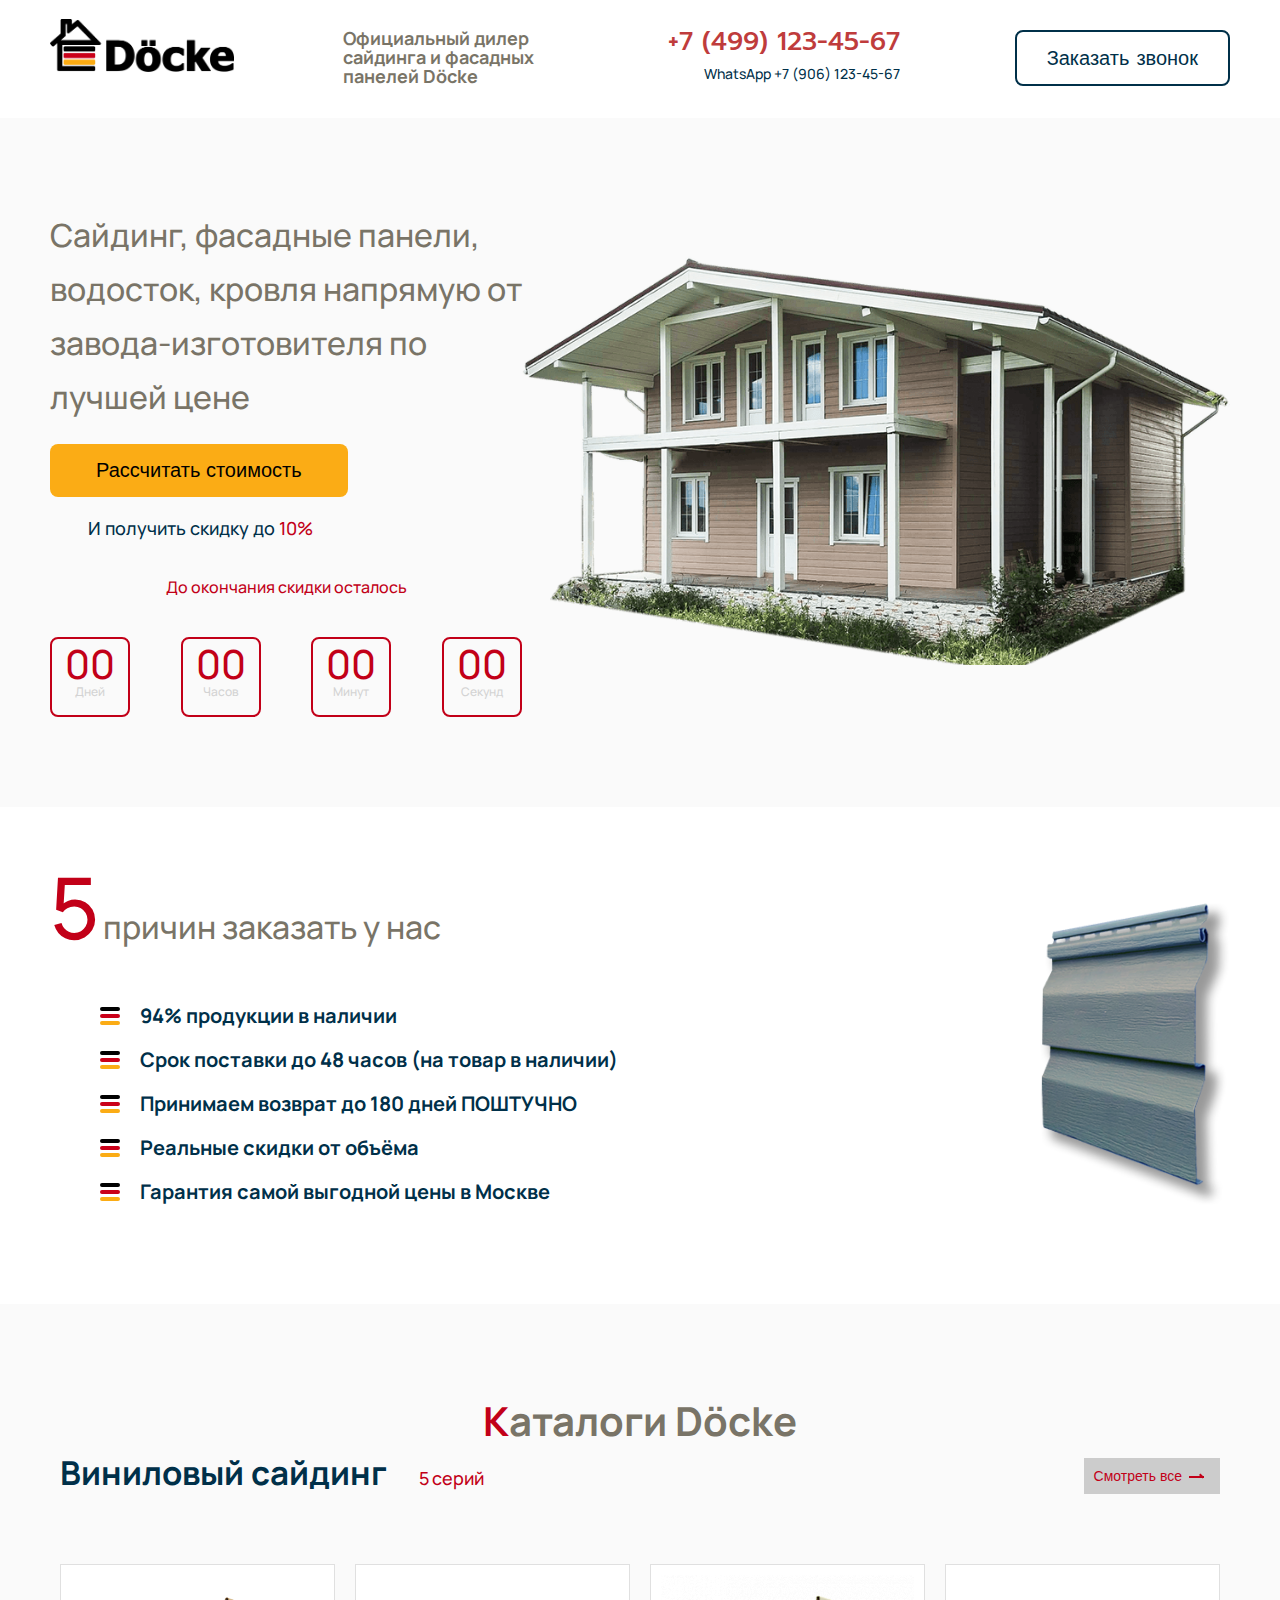
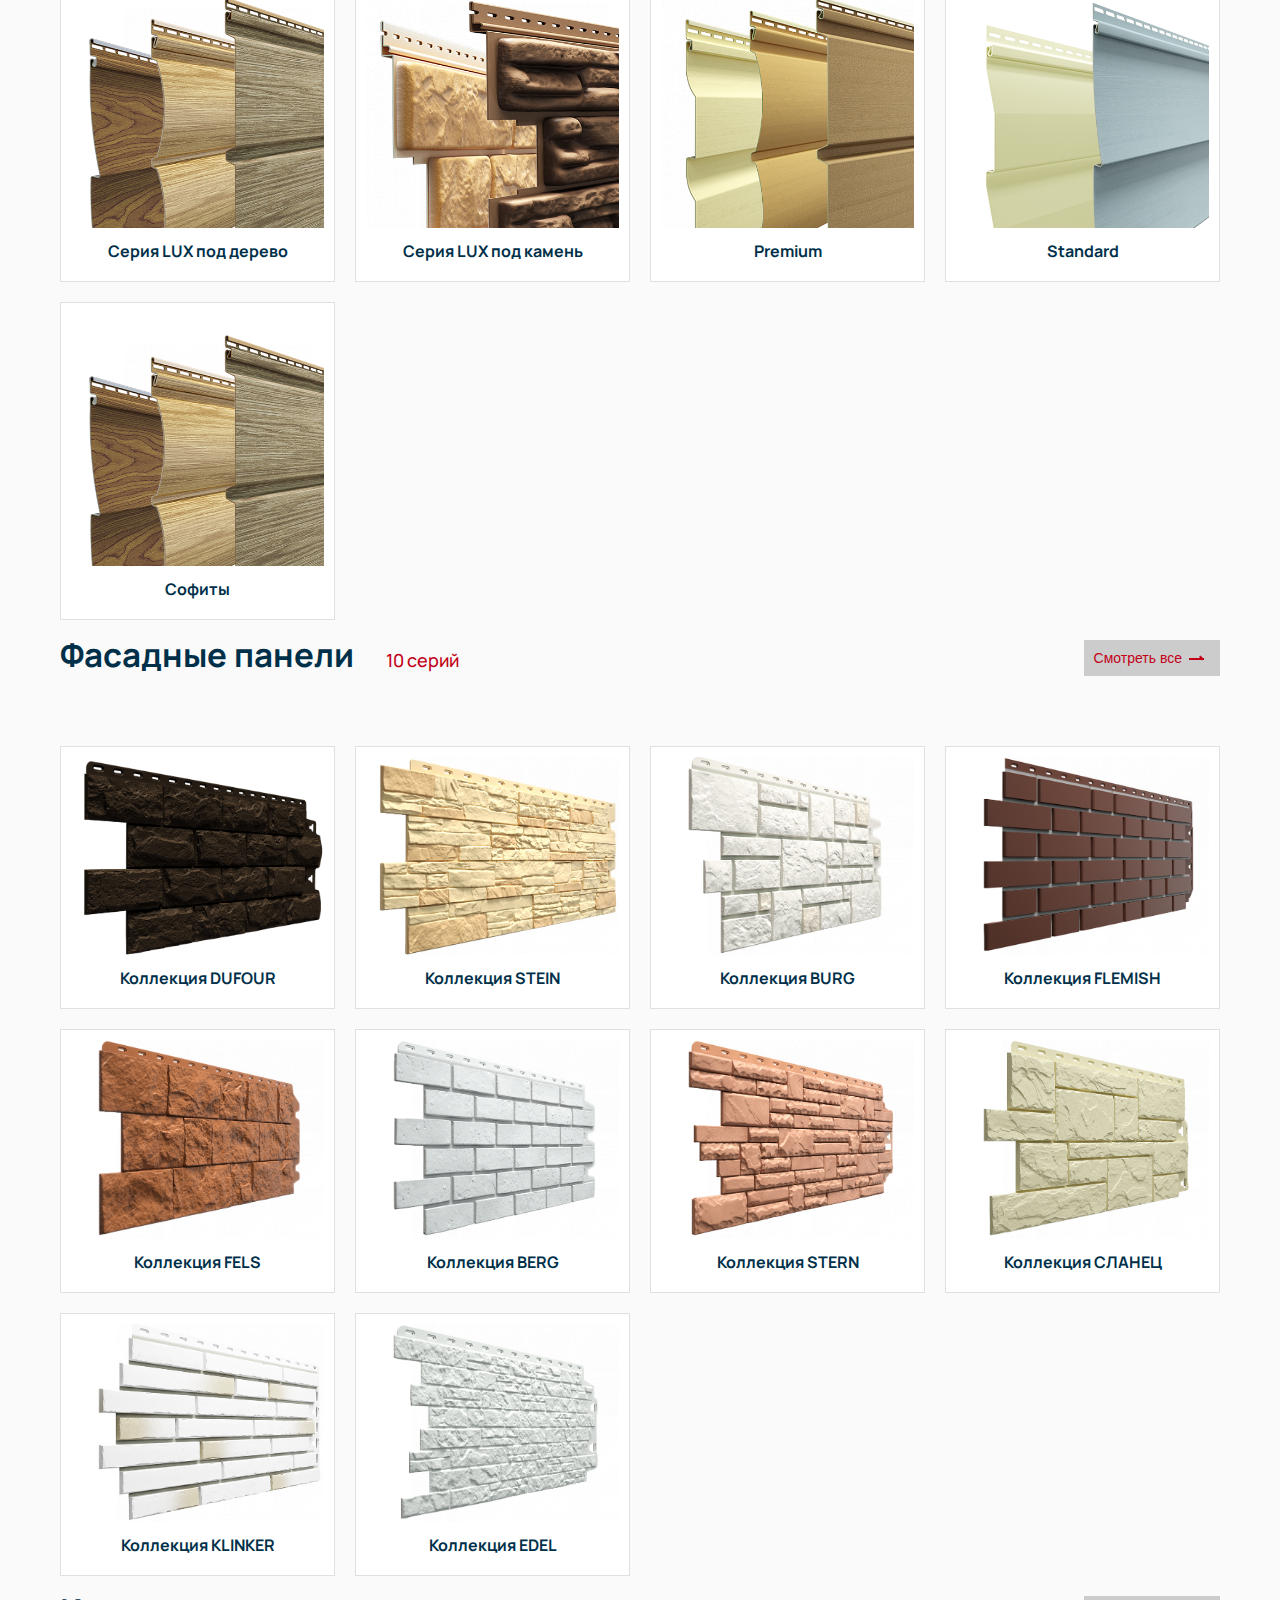
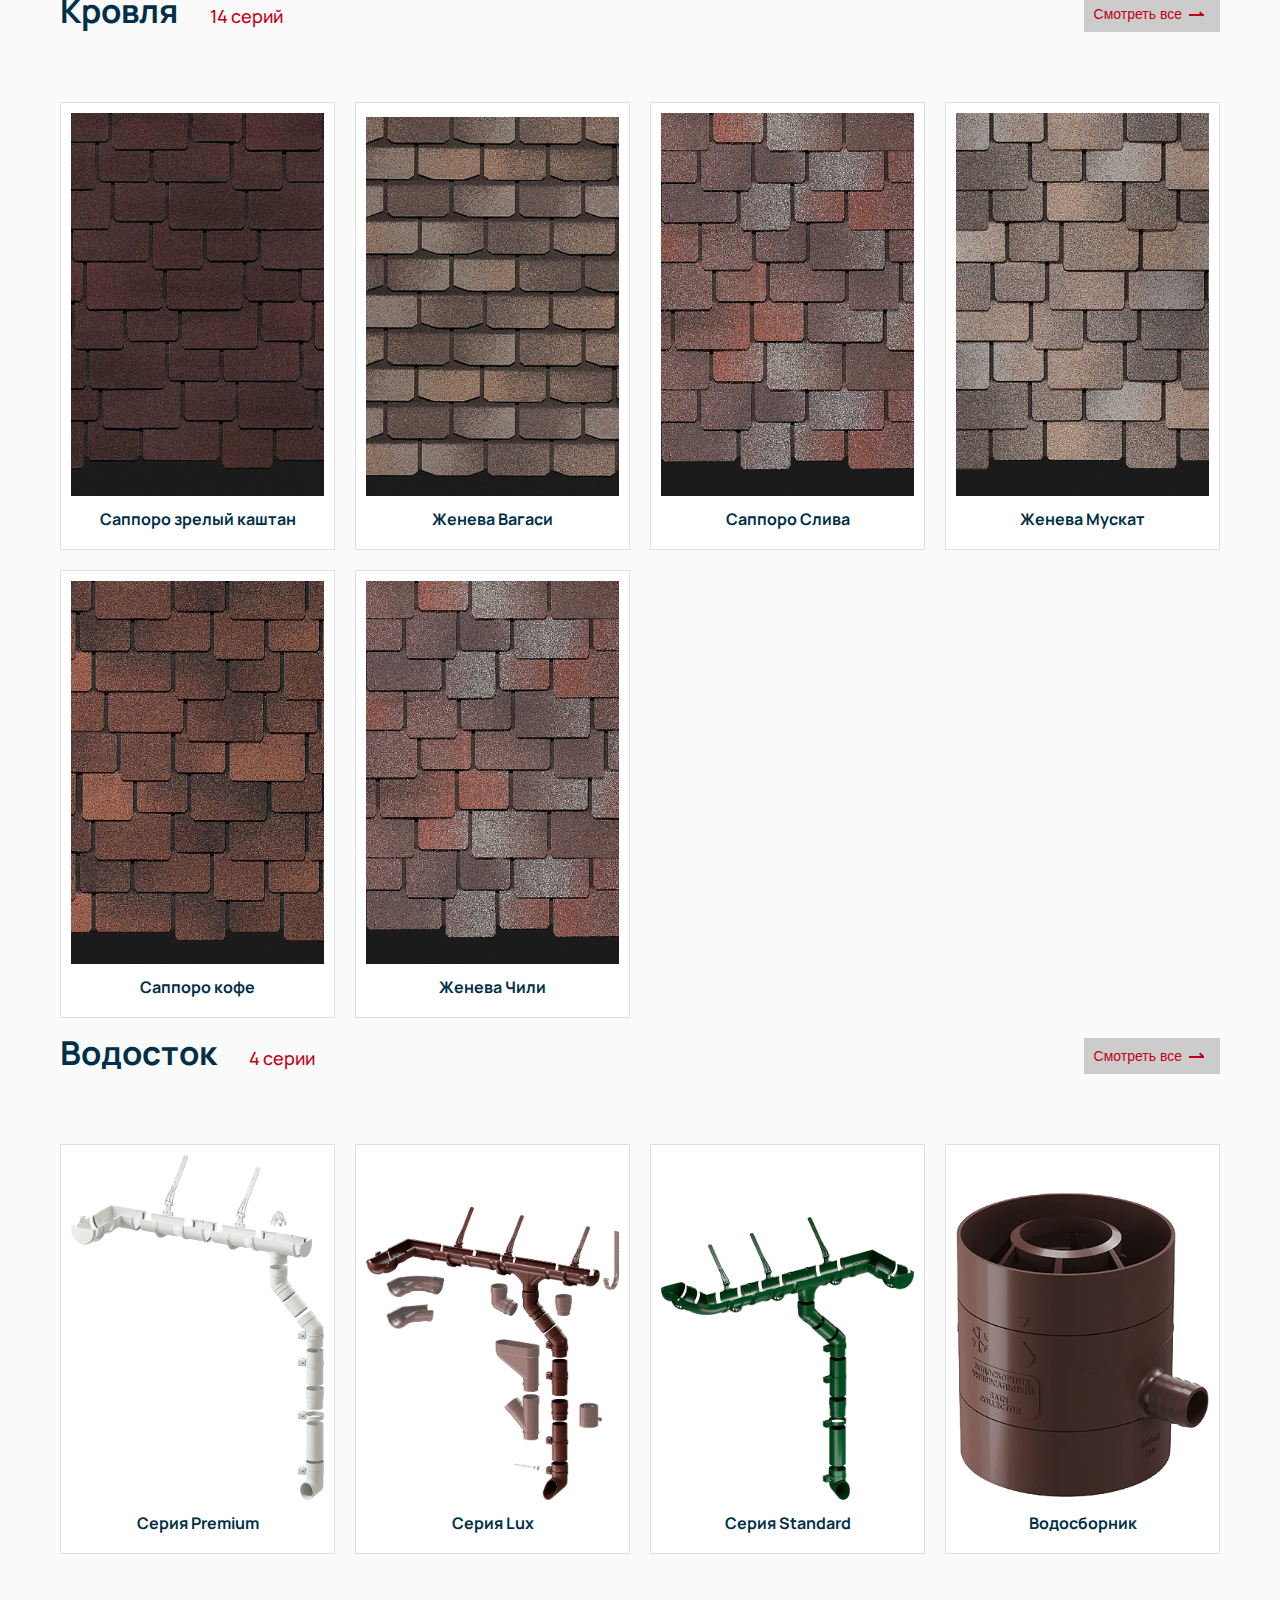
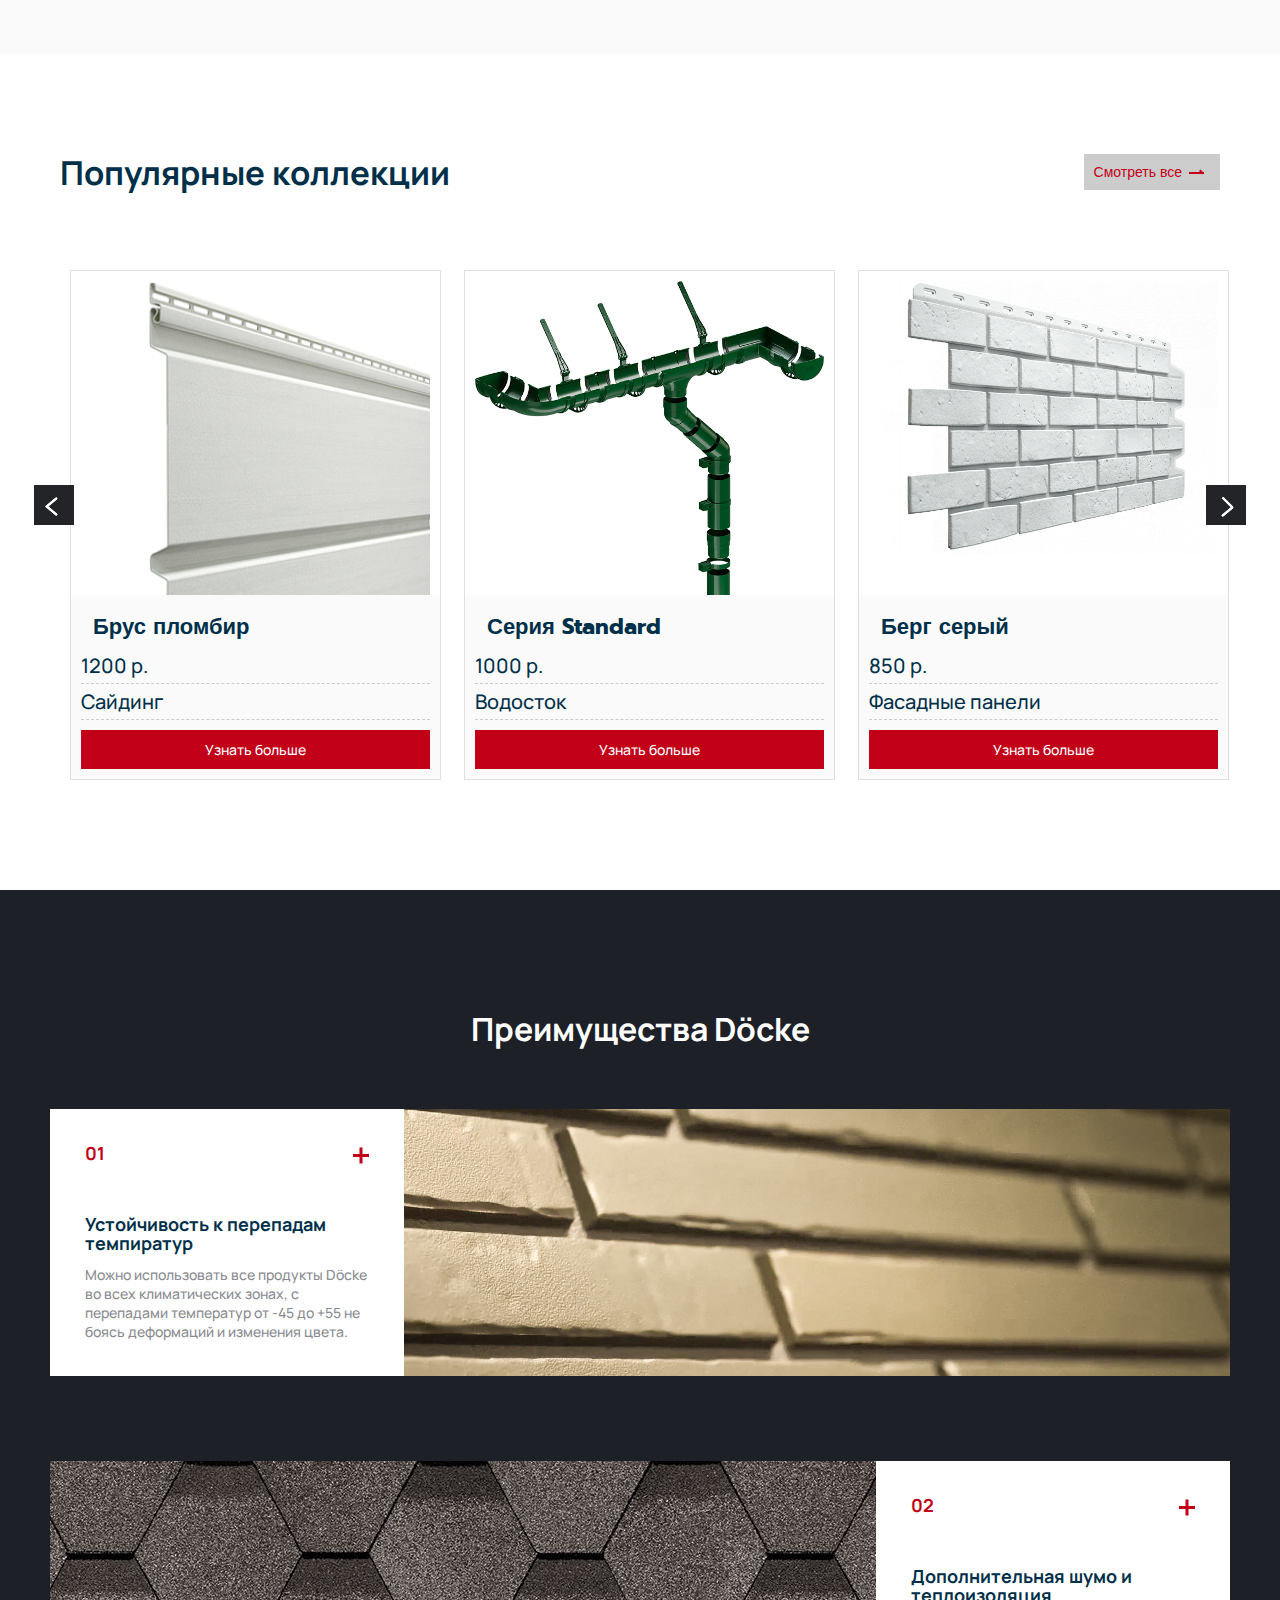
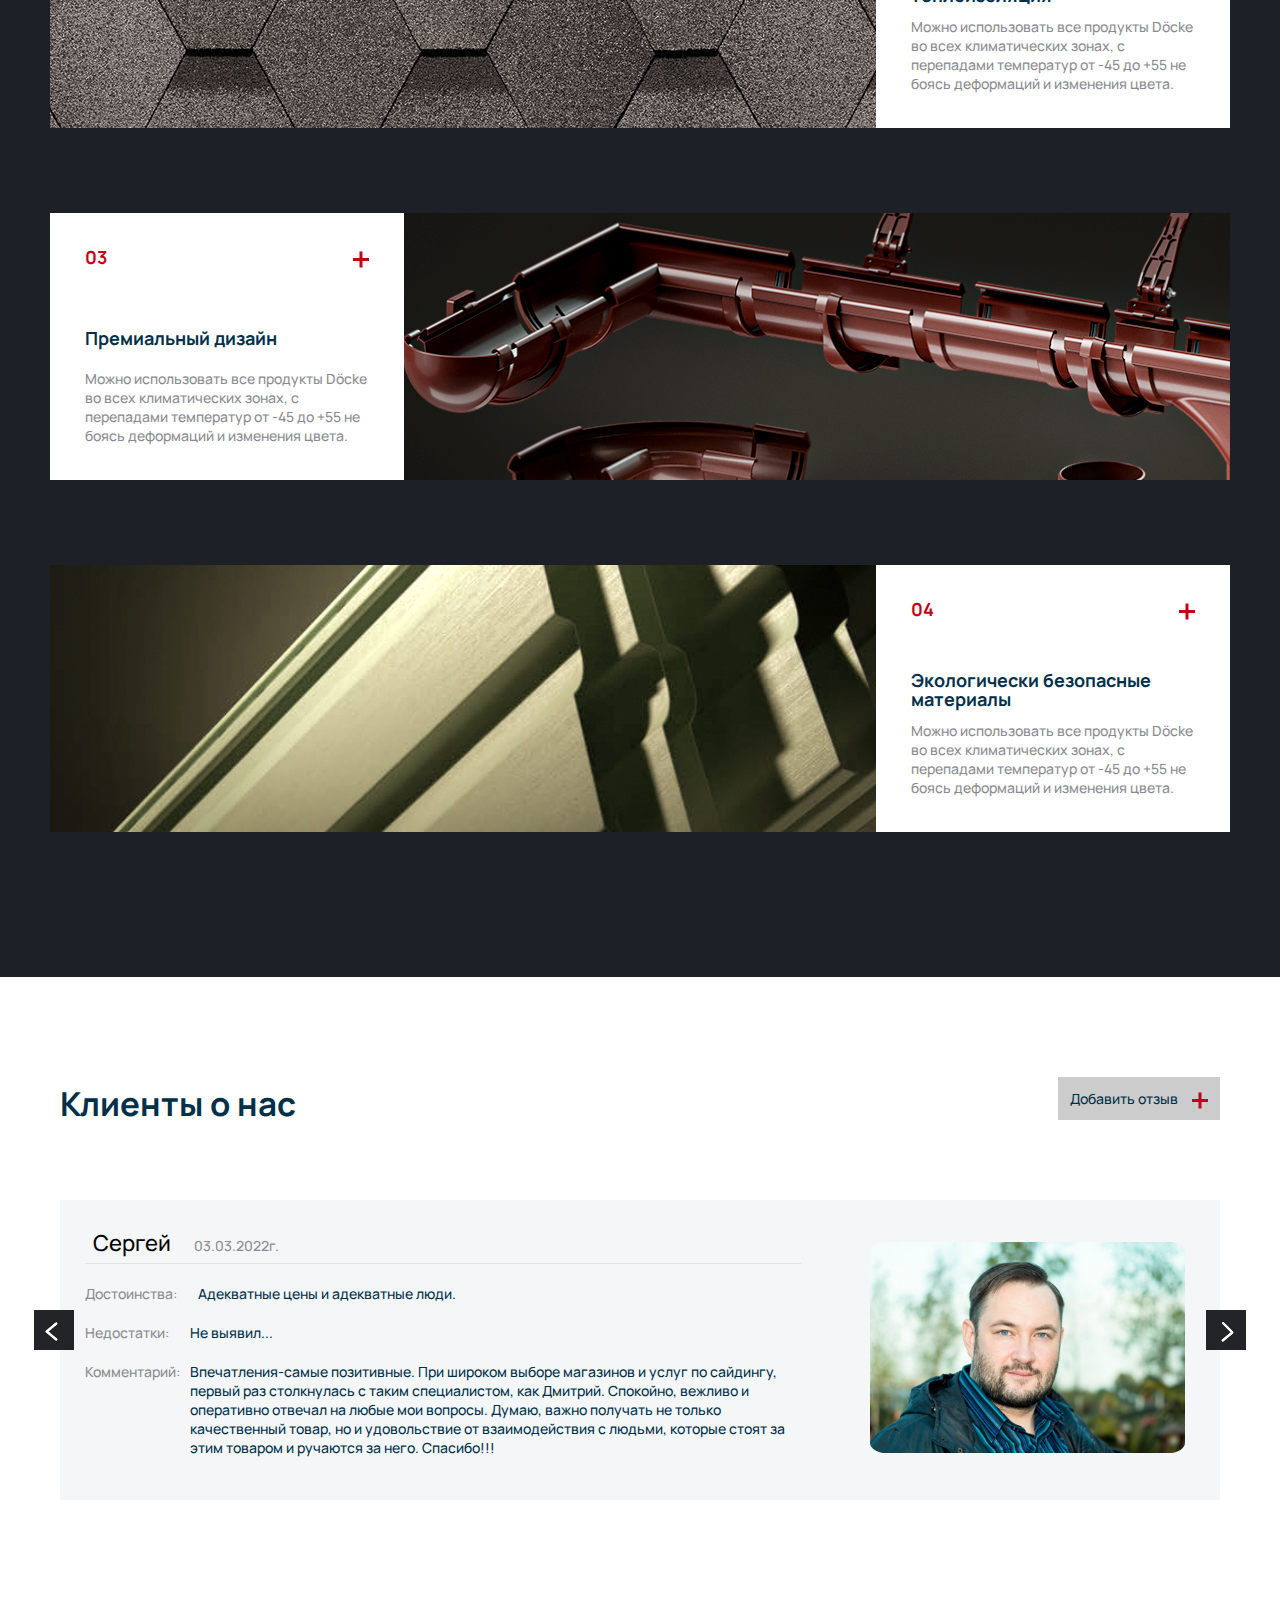
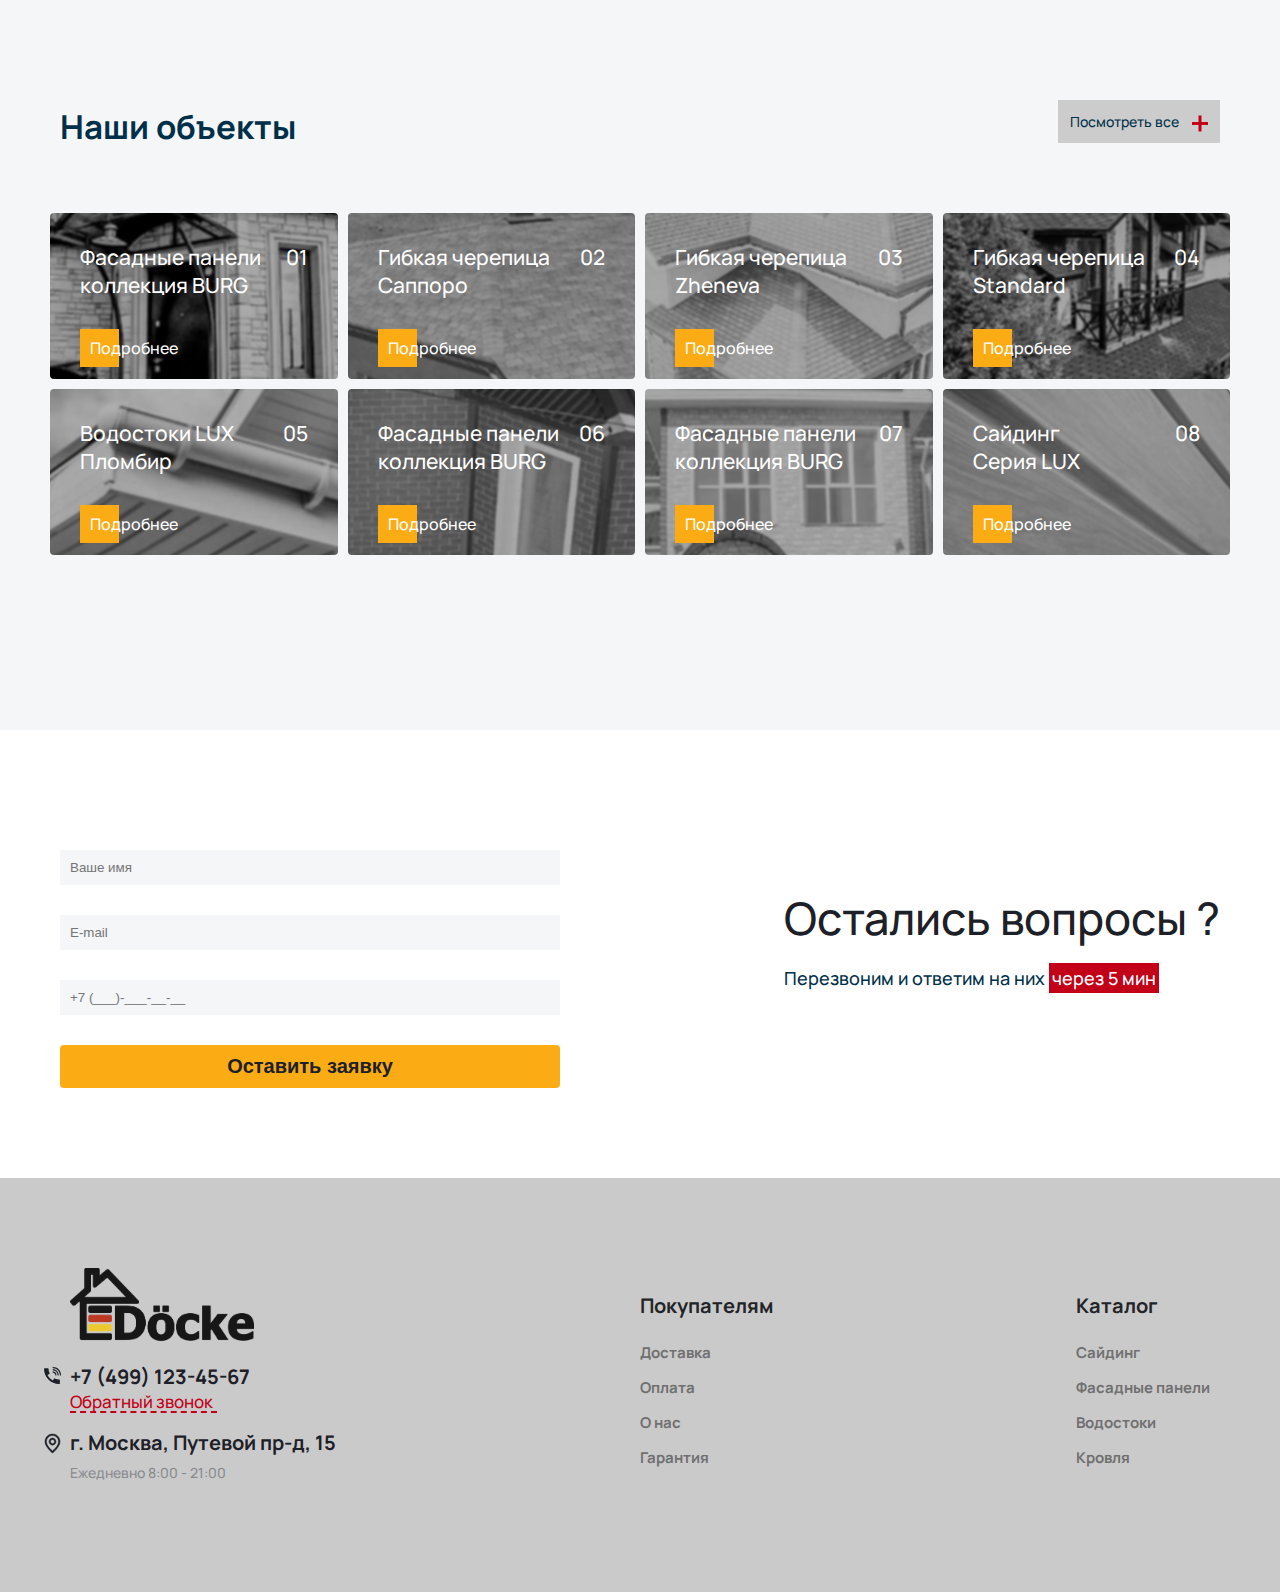
==== commit 270e5f96: "999" ====
--- a/index.html
+++ b/index.html
@@ -696,136 +696,140 @@
     </div>
 </section>
 
-<section class="jobs">
-    <div class="container">
-        <div class="jobs-wrapper">
-            <div class="products-top-wrapper">
-                <div class="products-title-wrapper">
-                    <h3 class="category-title">Наши объекты</h3>
-                </div>
-                <a href="#" class="view-all-review">
-                    <span>Посмотреть все</span>
-                    <span class="decor-item"></span>
-                </a>
-            </div>
-
-            <div class="jobs-inner">
-                <div class="jobs-item">
-                    <div class="jobs-content">
-                        <div class="jobs-wrap-text">
-                            <p class="text-item">Фасадные панели <br> коллекция BURG</p>
-                            <span class="jobs-num">01</span>
-                        </div>
-                        <a href="#" class="jobs-link">Подробнее</a>
-                    </div>
-                    <img src="images/jobs/fasadnye_paneli_kollektsiya_burg_tsvet_lnyanoy.jpg" alt="" class="jobs-img">
-                </div>
-                <div class="jobs-item">
-                    <div class="jobs-content">
-                        <div class="jobs-wrap-text">
-                            <p class="text-item">Гибкая черепица <br> Саппоро</p>
-                            <span class="jobs-num">02</span>
-                        </div>
-                        <a href="#" class="jobs-link">Подробнее</a>
-                    </div>
-                    <img src="images/jobs/gibkaya_cherepitsa_seriya_premium_kollektsiya_sapporo_tsvet_kofe.jpg" alt=""
-                         class="jobs-img">
-                </div>
-                <div class="jobs-item">
-                    <div class="jobs-content">
-                        <div class="jobs-wrap-text">
-                            <p class="text-item">Гибкая черепица <br> Zheneva</p>
-                            <span class="jobs-num">03</span>
-                        </div>
-                        <a href="#" class="jobs-link">Подробнее</a>
-                    </div>
-                    <img src="images/jobs/gibkaya_cherepitsa_seriya_premium_kollektsiya_zheneva_tsvet_fladen.jpg" alt=""
-                         class="jobs-img">
-                </div>
-                <div class="jobs-item">
-                    <div class="jobs-content">
-                        <div class="jobs-wrap-text">
-                            <p class="text-item">Гибкая черепица <br> Standard</p>
-                            <span class="jobs-num">04</span>
-                        </div>
-                        <a href="#" class="jobs-link">Подробнее</a>
-                    </div>
-                    <img src="images/jobs/gibkaya_cherepitsa_seriya_standard_kollektsiya_sota_tsvet_korichnevyy.jpg"
-                         alt=""
-                         class="jobs-img">
-                </div>
-                <div class="jobs-item">
-                    <div class="jobs-content">
-                        <div class="jobs-wrap-text">
-                            <p class="text-item">Водостоки LUX<br> Пломбир</p>
-                            <span class="jobs-num">05</span>
-                        </div>
-                        <a href="#" class="jobs-link">Подробнее</a>
-                    </div>
-                    <img src="images/jobs/vodostoki_lux_tsvet_plombir.jpg" alt="" class="jobs-img">
-                </div>
-                <div class="jobs-item">
-                    <div class="jobs-content">
-                        <div class="jobs-wrap-text">
-                            <p class="text-item">Фасадные панели <br> коллекция BURG</p>
-                            <span class="jobs-num">06</span>
-                        </div>
-                        <a href="#" class="jobs-link">Подробнее</a>
-                    </div>
-                    <img src="images/jobs/fasadnye_paneli_kollektsiya_berg_korichnevyy.jpg" alt="" class="jobs-img">
-                </div>
-                <div class="jobs-item">
-                    <div class="jobs-content">
-                        <div class="jobs-wrap-text">
-                            <p class="text-item">Фасадные панели <br> коллекция BURG</p>
-                            <span class="jobs-num">07</span>
-                        </div>
-                        <a href="#" class="jobs-link">Подробнее</a>
-                    </div>
-                    <img src="images/jobs/fasadnye_paneli_kollektsiya_burg_tsvet_belyy.jpg" alt="" class="jobs-img">
-                </div>
-                <div class="jobs-item">
-                    <div class="jobs-content">
-                        <div class="jobs-wrap-text">
-                            <p class="text-item">Сайдинг <br> Серия LUX</p>
-                            <span class="jobs-num">08</span>
-                        </div>
-                        <a href="#" class="jobs-link">Подробнее</a>
-                    </div>
-                    <img src="images/jobs/sayding_seriya_lux_tip_brus_d6s_tsvet_kedr.jpg" alt="" class="jobs-img">
+<section class="works">
+    <div class="jobs">
+        <div class="container">
+            <div class="jobs-wrapper">
+                <div class="products-top-wrapper">
+                    <div class="products-title-wrapper">
+                        <h3 class="category-title">Наши объекты</h3>
+                    </div>
+                    <a href="#" class="view-all-review">
+                        <span>Посмотреть все</span>
+                        <span class="decor-item"></span>
+                    </a>
+                </div>
+
+                <div class="jobs-inner">
+                    <div class="jobs-item">
+                        <div class="jobs-content">
+                            <div class="jobs-wrap-text">
+                                <p class="text-item">Фасадные панели <br> коллекция BURG</p>
+                                <span class="jobs-num">01</span>
+                            </div>
+                            <a href="#" class="jobs-link">Подробнее</a>
+                        </div>
+                        <img src="images/jobs/fasadnye_paneli_kollektsiya_burg_tsvet_lnyanoy.jpg" alt=""
+                             class="jobs-img">
+                    </div>
+                    <div class="jobs-item">
+                        <div class="jobs-content">
+                            <div class="jobs-wrap-text">
+                                <p class="text-item">Гибкая черепица <br> Саппоро</p>
+                                <span class="jobs-num">02</span>
+                            </div>
+                            <a href="#" class="jobs-link">Подробнее</a>
+                        </div>
+                        <img src="images/jobs/gibkaya_cherepitsa_seriya_premium_kollektsiya_sapporo_tsvet_kofe.jpg"
+                             alt=""
+                             class="jobs-img">
+                    </div>
+                    <div class="jobs-item">
+                        <div class="jobs-content">
+                            <div class="jobs-wrap-text">
+                                <p class="text-item">Гибкая черепица <br> Zheneva</p>
+                                <span class="jobs-num">03</span>
+                            </div>
+                            <a href="#" class="jobs-link">Подробнее</a>
+                        </div>
+                        <img src="images/jobs/gibkaya_cherepitsa_seriya_premium_kollektsiya_zheneva_tsvet_fladen.jpg"
+                             alt=""
+                             class="jobs-img">
+                    </div>
+                    <div class="jobs-item">
+                        <div class="jobs-content">
+                            <div class="jobs-wrap-text">
+                                <p class="text-item">Гибкая черепица <br> Standard</p>
+                                <span class="jobs-num">04</span>
+                            </div>
+                            <a href="#" class="jobs-link">Подробнее</a>
+                        </div>
+                        <img src="images/jobs/gibkaya_cherepitsa_seriya_standard_kollektsiya_sota_tsvet_korichnevyy.jpg"
+                             alt=""
+                             class="jobs-img">
+                    </div>
+                    <div class="jobs-item">
+                        <div class="jobs-content">
+                            <div class="jobs-wrap-text">
+                                <p class="text-item">Водостоки LUX<br> Пломбир</p>
+                                <span class="jobs-num">05</span>
+                            </div>
+                            <a href="#" class="jobs-link">Подробнее</a>
+                        </div>
+                        <img src="images/jobs/vodostoki_lux_tsvet_plombir.jpg" alt="" class="jobs-img">
+                    </div>
+                    <div class="jobs-item">
+                        <div class="jobs-content">
+                            <div class="jobs-wrap-text">
+                                <p class="text-item">Фасадные панели <br> коллекция BURG</p>
+                                <span class="jobs-num">06</span>
+                            </div>
+                            <a href="#" class="jobs-link">Подробнее</a>
+                        </div>
+                        <img src="images/jobs/fasadnye_paneli_kollektsiya_berg_korichnevyy.jpg" alt="" class="jobs-img">
+                    </div>
+                    <div class="jobs-item">
+                        <div class="jobs-content">
+                            <div class="jobs-wrap-text">
+                                <p class="text-item">Фасадные панели <br> коллекция BURG</p>
+                                <span class="jobs-num">07</span>
+                            </div>
+                            <a href="#" class="jobs-link">Подробнее</a>
+                        </div>
+                        <img src="images/jobs/fasadnye_paneli_kollektsiya_burg_tsvet_belyy.jpg" alt="" class="jobs-img">
+                    </div>
+                    <div class="jobs-item">
+                        <div class="jobs-content">
+                            <div class="jobs-wrap-text">
+                                <p class="text-item">Сайдинг <br> Серия LUX</p>
+                                <span class="jobs-num">08</span>
+                            </div>
+                            <a href="#" class="jobs-link">Подробнее</a>
+                        </div>
+                        <img src="images/jobs/sayding_seriya_lux_tip_brus_d6s_tsvet_kedr.jpg" alt="" class="jobs-img">
+                    </div>
                 </div>
             </div>
         </div>
     </div>
-</section>
-<section class="question">
-    <div class="container">
-        <div class="question-wrapper">
-            <div class="question-text">
-                <form action="#">
-                    <label class="form-wrapper">
-                        <p class="question-subtitle">Остались вопросы ?</p>
-                        <span class="bottom-text">Перезвоним и ответим на них <span
-                                class="red-bg">через 5 мин</span></span>
+    <div class="question">
+        <div class="container">
+            <div class="question-wrapper">
+                <div class="question-text">
+                    <form class="form-wrapper" action="#">
                         <input type="text" class="input-bottom" placeholder="Ваше имя">
                         <input type="text" class="input-bottom" placeholder="E-mail">
                         <input type="text" class="input-bottom" placeholder="+7 (___)-___-__-__">
                         <button type="submit" class="input-bottom-btn">
                             <span>Оставить заявку</span>
                         </button>
-                    </label>
-                </form>
+                    </form>
+                </div>
+                <div class="question-content">
+                    <p class="question-subtitle">Остались вопросы ?</p>
+                    <span class="bottom-text">Перезвоним и ответим на них <span
+                            class="red-bg">через 5 мин</span></span>
+                </div>
             </div>
         </div>
     </div>
 </section>
-
 <footer class="footer">
     <div class="container">
         <div class="footer-wrapper">
             <div class="contact">
                 <div class="logo">
-                    <img src="images/icons/logo.webp" alt="logo" class="logo-img">
+                    <img src="images/logo-bottom.png" alt="logo" class="logo-img">
                 </div>
                 <div class="phone-item">
                     <span class="phone-top"></span>
@@ -837,35 +841,57 @@
                     <span class="working-mode">Ежедневно 8:00 - 21:00</span>
                 </div>
             </div>
-            <div class="byers">
-                <p class="list-title">Покупателям</p>
-                <ul class="list-byers">
-                    <li class="list-item">
-                        <a href="#" class="byers-link">
-                            Доставка
-                        </a>
-                    </li>
-                    <li class="list-item">
-                        <a href="#" class="byers-link">
-                            Оплата
-                        </a>
-                    </li>
-                    <li class="list-item">
-                        <a href="#" class="byers-link">
-
-                        </a>
-                    </li>
-                    <li class="list-item">
-                        <a href="#" class="byers-link">
-
-                        </a>
-                    </li>
-                    <li class="list-item">
-                        <a href="#" class="byers-link">
-
-                        </a>
-                    </li>
-                </ul>
+            <div class="menu">
+                <div class="byers">
+                    <p class="list-title">Покупателям</p>
+                    <ul class="list-byers">
+                        <li class="list-item">
+                            <a href="#" class="byers-link">
+                                Доставка
+                            </a>
+                        </li>
+                        <li class="list-item">
+                            <a href="#" class="byers-link">
+                                Оплата
+                            </a>
+                        </li>
+                        <li class="list-item">
+                            <a href="#" class="byers-link">
+                                О нас
+                            </a>
+                        </li>
+                        <li class="list-item">
+                            <a href="#" class="byers-link">
+                                Гарантия
+                            </a>
+                        </li>
+                    </ul>
+                </div>
+                <div class="catalog">
+                    <p class="list-title">Каталог</p>
+                    <ul class="catalog-list">
+                        <li class="list-item">
+                            <a href="#" class="catalog-link">
+                                Сайдинг
+                            </a>
+                        </li>
+                        <li class="list-item">
+                            <a href="#" class="catalog-link">
+                                Фасадные панели
+                            </a>
+                        </li>
+                        <li class="list-item">
+                            <a href="#" class="catalog-link">
+                                Водостоки
+                            </a>
+                        </li>
+                        <li class="list-item">
+                            <a href="#" class="catalog-link">
+                                Кровля
+                            </a>
+                        </li>
+                    </ul>
+                </div>
             </div>
         </div>
     </div>
--- a/css/style.css
+++ b/css/style.css
@@ -14,6 +14,10 @@
     background-color: transparent;
     cursor: pointer;
     color: inherit;
+}
+
+li{
+    list-style: none;
 }
 
 /* font-family: 'Manrope', sans-serif;
@@ -283,7 +287,7 @@
 .counter-item {
     display: flex;
     flex-direction: column;
-    justify-content: space-between;
+    justify-content: space-around;
     width: 80px;
     height: 80px;
     border: 2px solid #c20018;
@@ -830,6 +834,7 @@
     justify-content: space-between;
     align-items: center;
     padding: 12px;
+    margin-bottom: 10px;
     background-color: #ccc;
 }
 
@@ -913,6 +918,7 @@
 
 .jobs-inner {
     display: grid;
+    grid-gap: 10px;
     grid-template-columns: repeat(4, 1fr);
     grid-template-rows: repeat(2, 1fr);
 }
@@ -920,13 +926,14 @@
 .jobs-item {
     overflow: hidden;
     position: relative;
+    border-radius: 4px;
 }
 
 .jobs-img {
-    transform: scale(1.8);
+    transform: scale(3);
     width: 100%;
     z-index: 1;
-    filter: brightness(0.3) grayscale(100%);
+    filter: blur(0.4px) grayscale(100%)  brightness(68%);
 }
 
 .jobs-img:hover {
@@ -969,13 +976,24 @@
 
 .question {
     padding: 90px 0 90px;
-    background-image: url(../images/formBg.png);
-    background-size: cover;
-    background-position:  bottom;
-}
-
+}
+
+.question-text {
+    flex-grow: 1;
+    padding: 0 10px;
+}
+
+.question-text form {
+    width: 100%;
+}
 .question-wrapper {
     display: flex;
+    justify-content: space-between;
+    align-items: center;
+}
+
+.question-content {
+    padding: 0 10px;
 }
 
 .bottom-img {
@@ -984,16 +1002,14 @@
 }
 
 .form-wrapper {
-    display: flex;
-    flex-direction: column;
-    justify-content: space-between;
+    display: block;
+    max-width: 500px;
 }
 
 .bottom-text {
-    position: relative;
-    margin-top: 30px;
     font-size: 18px;
     line-height: 41px;
+
 }
 
 .red-bg {
@@ -1003,13 +1019,16 @@
 }
 
 .input-bottom {
+    display: block;
     background: #F4F6F8;
     border: none;
     margin-top: 30px;
     padding: 10px;
+    width: 100%;
 }
 
 .question-subtitle {
+    margin-bottom: 30px;
     font-size: 45px;
     color: #1D2027;
 }
@@ -1022,11 +1041,94 @@
     color: #1D2027;
     font-size: 20px;
     font-weight: 700;
+    width: 100%;
 }
 
 .footer {
-    background: #1D2027;
+    background: #cacacb;
     padding: 90px 0 90px;
+}
+
+.footer-wrapper {
+    padding: 0 20px;
+    display: flex;
+    justify-content: space-between;
+    align-items: center;
+}
+
+.menu {
+    display: contents;
+}
+
+.phone-item,
+.address {
+    display: flex;
+    flex-direction: column;
+    margin-bottom: 20px;
+}
+
+.phone-link-footer,
+.city-name {
+    position: relative;
+    font-size: 20px;
+    font-weight: 700;
+    color: #1D2027;
+}
+
+.phone-link-footer::before {
+    position: absolute;
+    content: '';
+    background-image: url(../images/icons/phone-bottom.svg);
+    width: 17px;
+    height: 17px;
+    left: -26px;
+    top: 0;
+}
+
+.bottom-callback {
+    margin-top: 6px;
+    color: #c20018;
+    font-size: 17px;
+    border-bottom: 2px dashed #c20018;
+    width: 147px;
+}
+
+.working-mode {
+    margin-top: 11px;
+    color: #8A8B90;
+}
+
+.city-name::before {
+    position: absolute;
+    content: '';
+    background-image: url(../images/icons/map-icon.svg);
+    width: 17px;
+    height: 21px;
+    left: -26px;
+    top: 0;
+}
+
+.list-item {
+    padding: 8px 0 8px;
+
+}
+
+.list-title {
+    font-size: 20px;
+    color: #232427;
+    font-weight: 700;
+}
+
+.byers-link,
+.catalog-link {
+    font-size: 15px;
+    color: #707070;
+    font-weight: 700;
+}
+
+.list-byers,
+.catalog-list {
+    padding-top: 20px;
 }
 
 @media (max-width: 1100px) {
@@ -1244,7 +1346,12 @@
         margin-top: 10px;
         padding: 6px 11px;
     }
-
+    .question-subtitle {
+        font-size: 30px;
+    }
+    .bottom-text {
+        font-size: 14px;
+    }
 }
 
 @media (max-width: 750px) {
@@ -1466,6 +1573,7 @@
 
     .category-title {
         font-size: 18px;
+        margin-bottom: 4px;
     }
 
     .view-all-category {
@@ -1574,6 +1682,57 @@
     .jobs {
         padding: 20px 0 20px;
     }
+    .bottom-text {
+        margin-top: 15px;
+        font-size: 12px;
+        line-height: 41px;
+    }
+    .input-bottom {
+        background: #F4F6F8;
+        border: none;
+        margin-top: 12px;
+        padding: 10px;
+    }
+    .question-wrapper {
+        flex-direction: column-reverse;
+    }
+    .question-subtitle {
+        font-size: 28px;
+        text-align: center;
+    }
+    .bottom-text {
+        font-size: 16px;
+        line-height: 41px;
+        text-align: center;
+        display: block;
+        padding-bottom: 19px;
+    }
+    .question-text {
+        padding: 0 10px;
+        width: 80%;
+    }
+
+    .footer-wrapper {
+        justify-content: center;
+    }
+
+    .footer {
+        padding: 20px 0 20px;
+    }
+
+    .logo-bottom {
+        margin-bottom: 20px;
+    }
+    .bottom-callback {
+        margin-top: 6px;
+        color: #c20018;
+        font-size: 11px;
+        border-bottom: 1px dashed #c20018;
+        width: 97px;
+    }
+    .menu {
+        display: none;
+    }
 }
 
 
@@ -1699,6 +1858,12 @@
         width: 50%;
         background-image: url(../images/benefits/Pdf.png);
     }
+    .bottom-text {
+        font-size: 12px;
+    }
+    .input-bottom-btn {
+        font-size: 16px;
+    }
 
 }
 
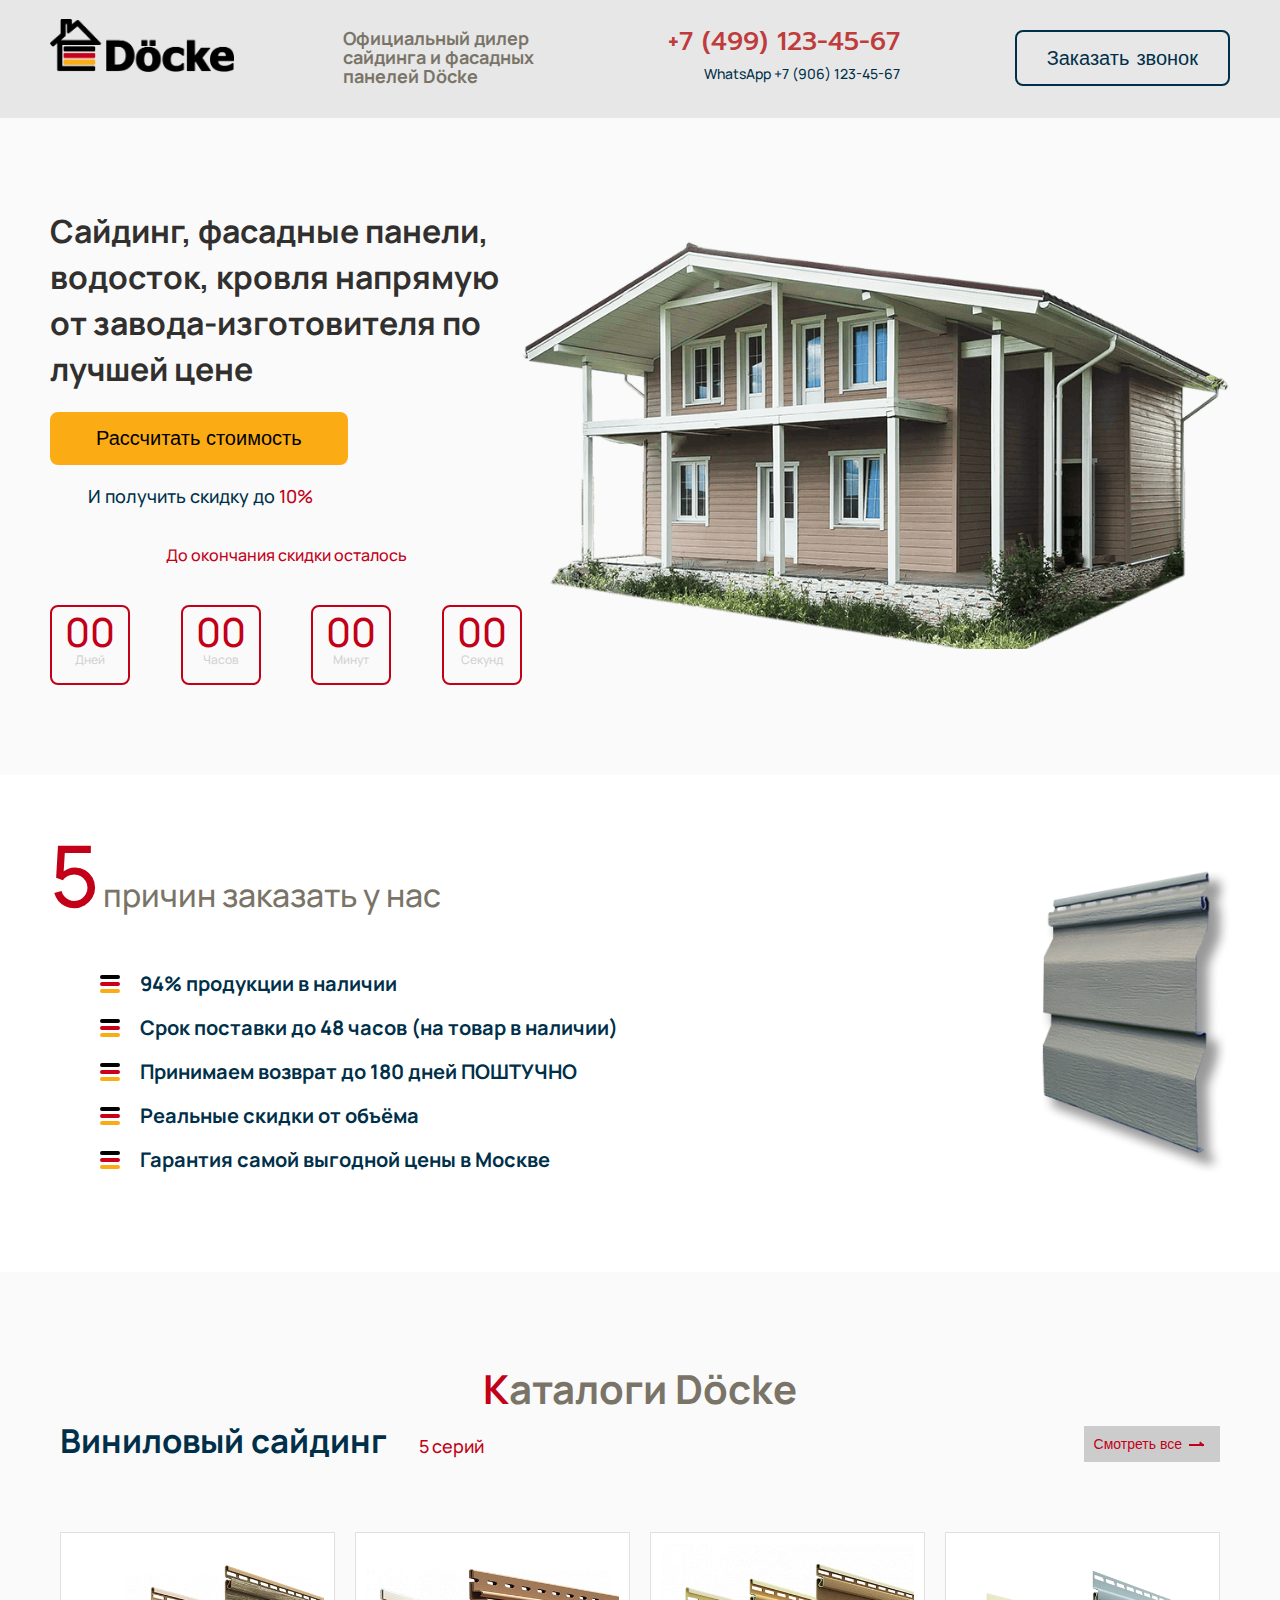
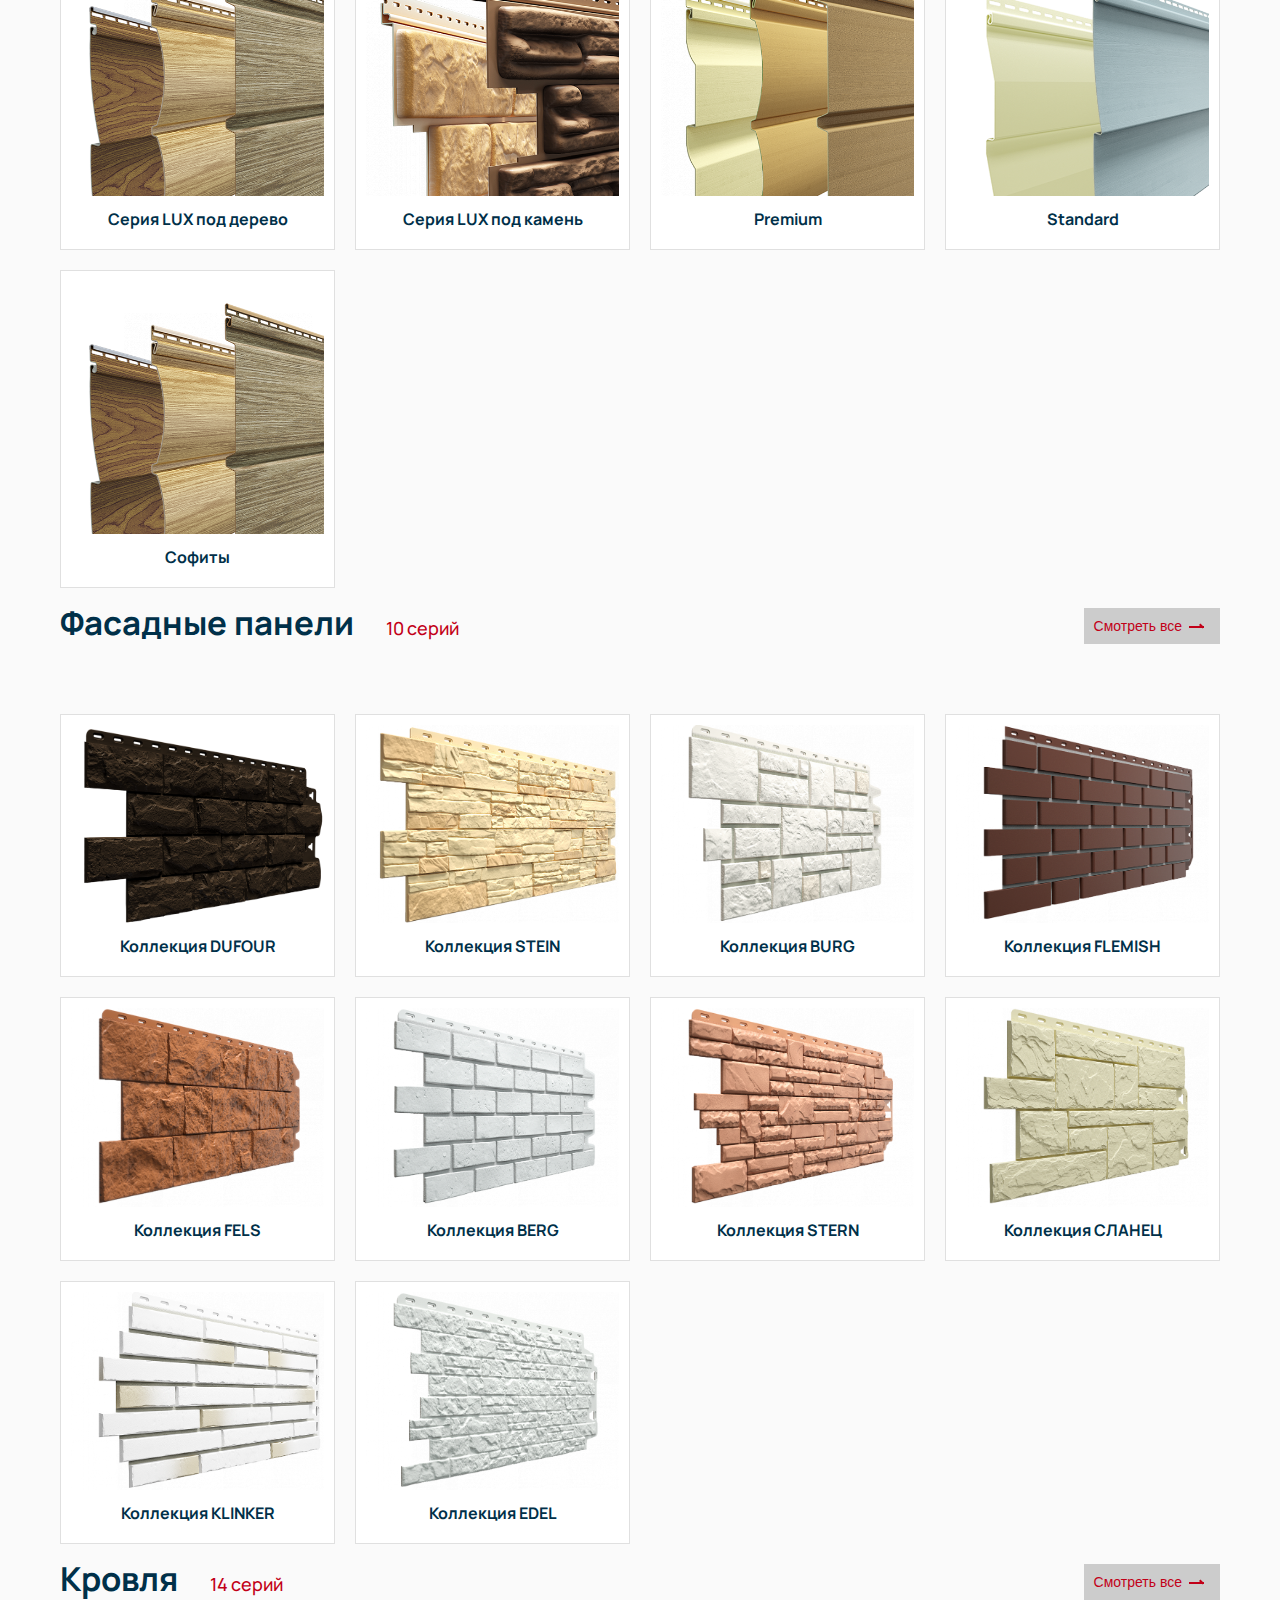
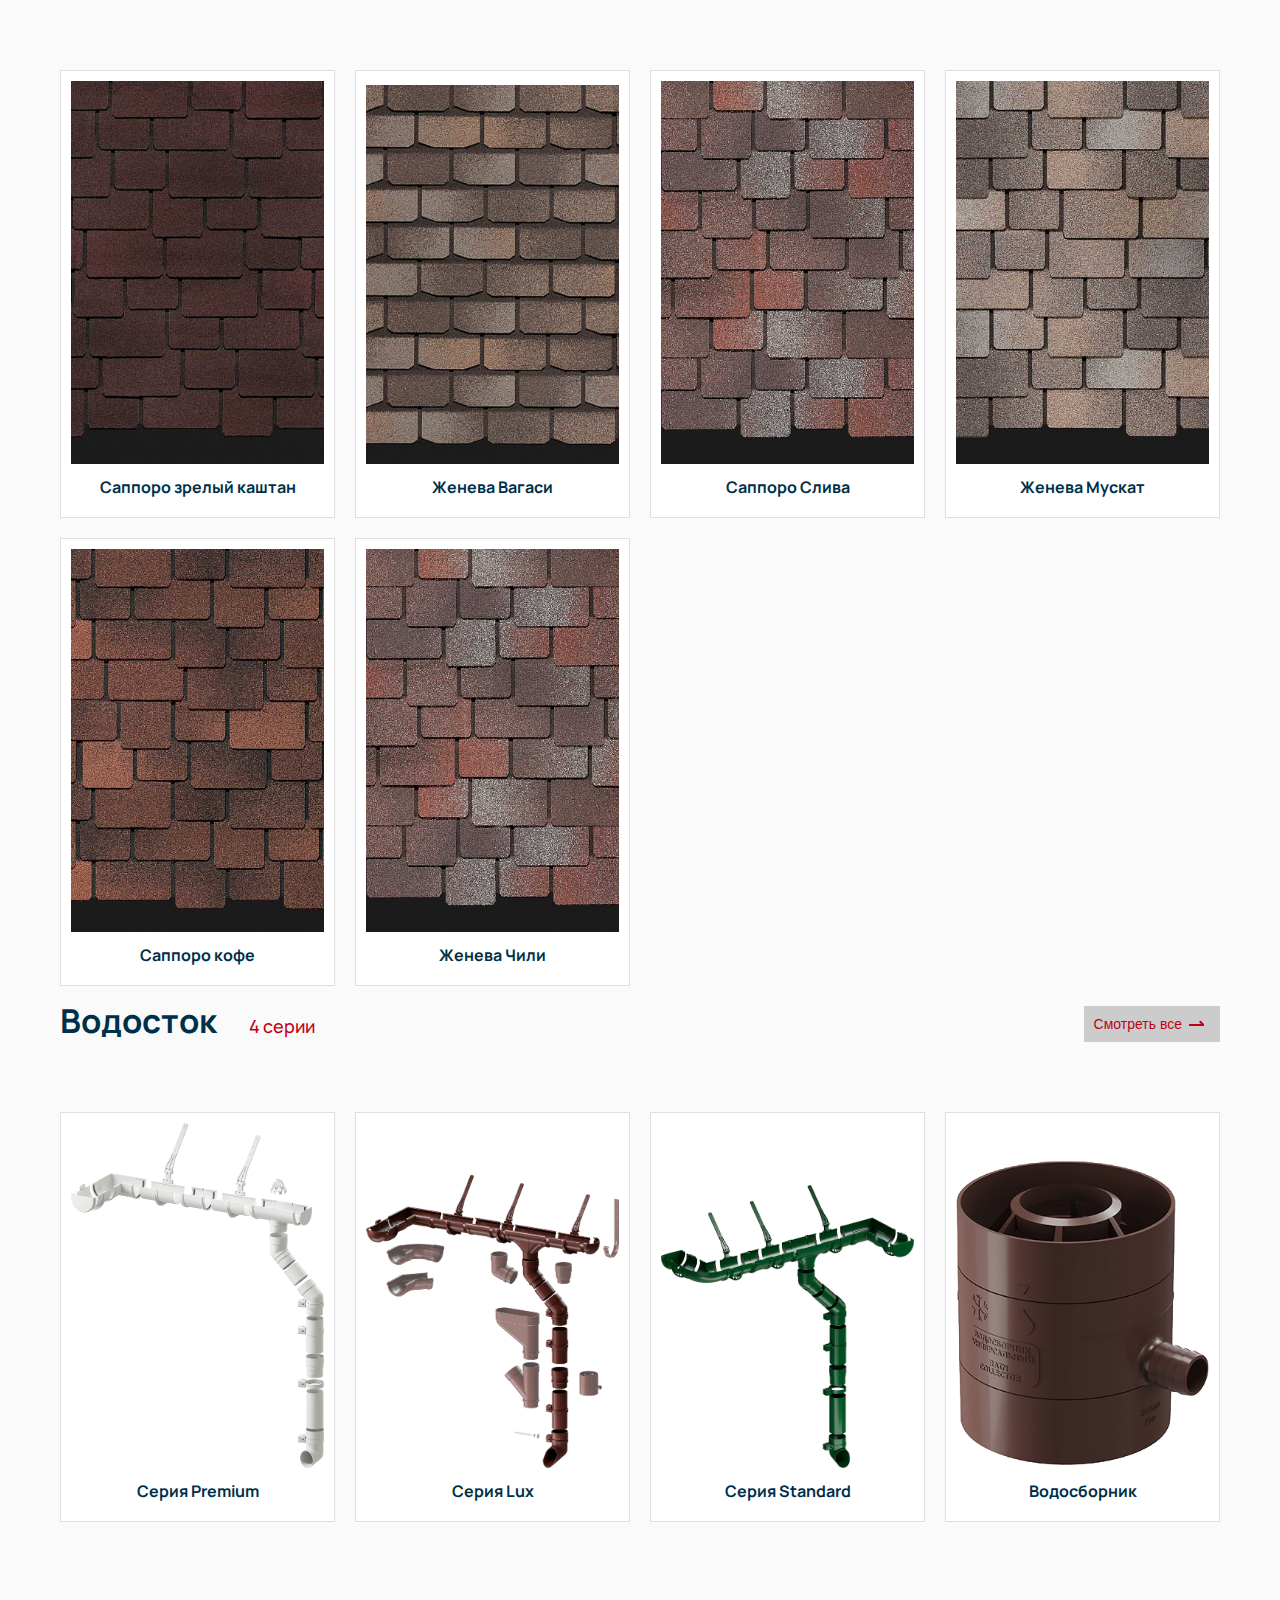
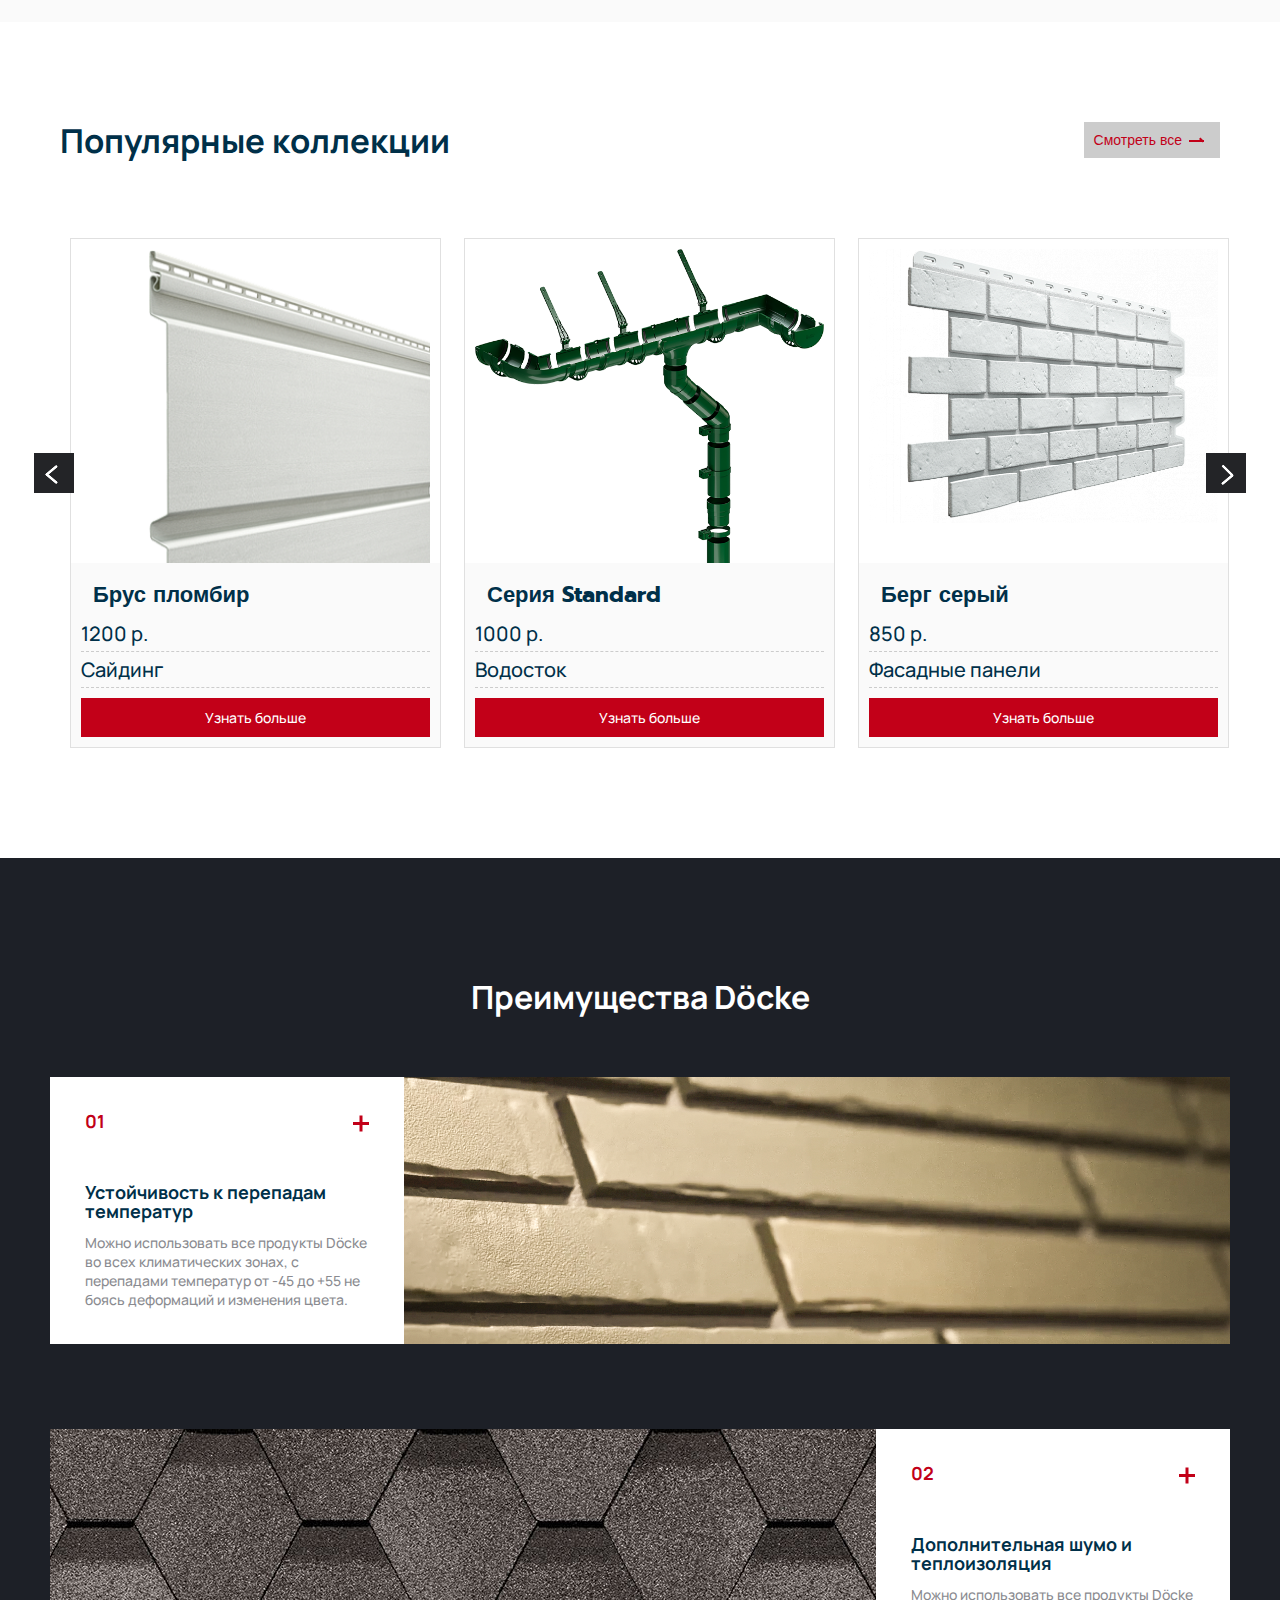
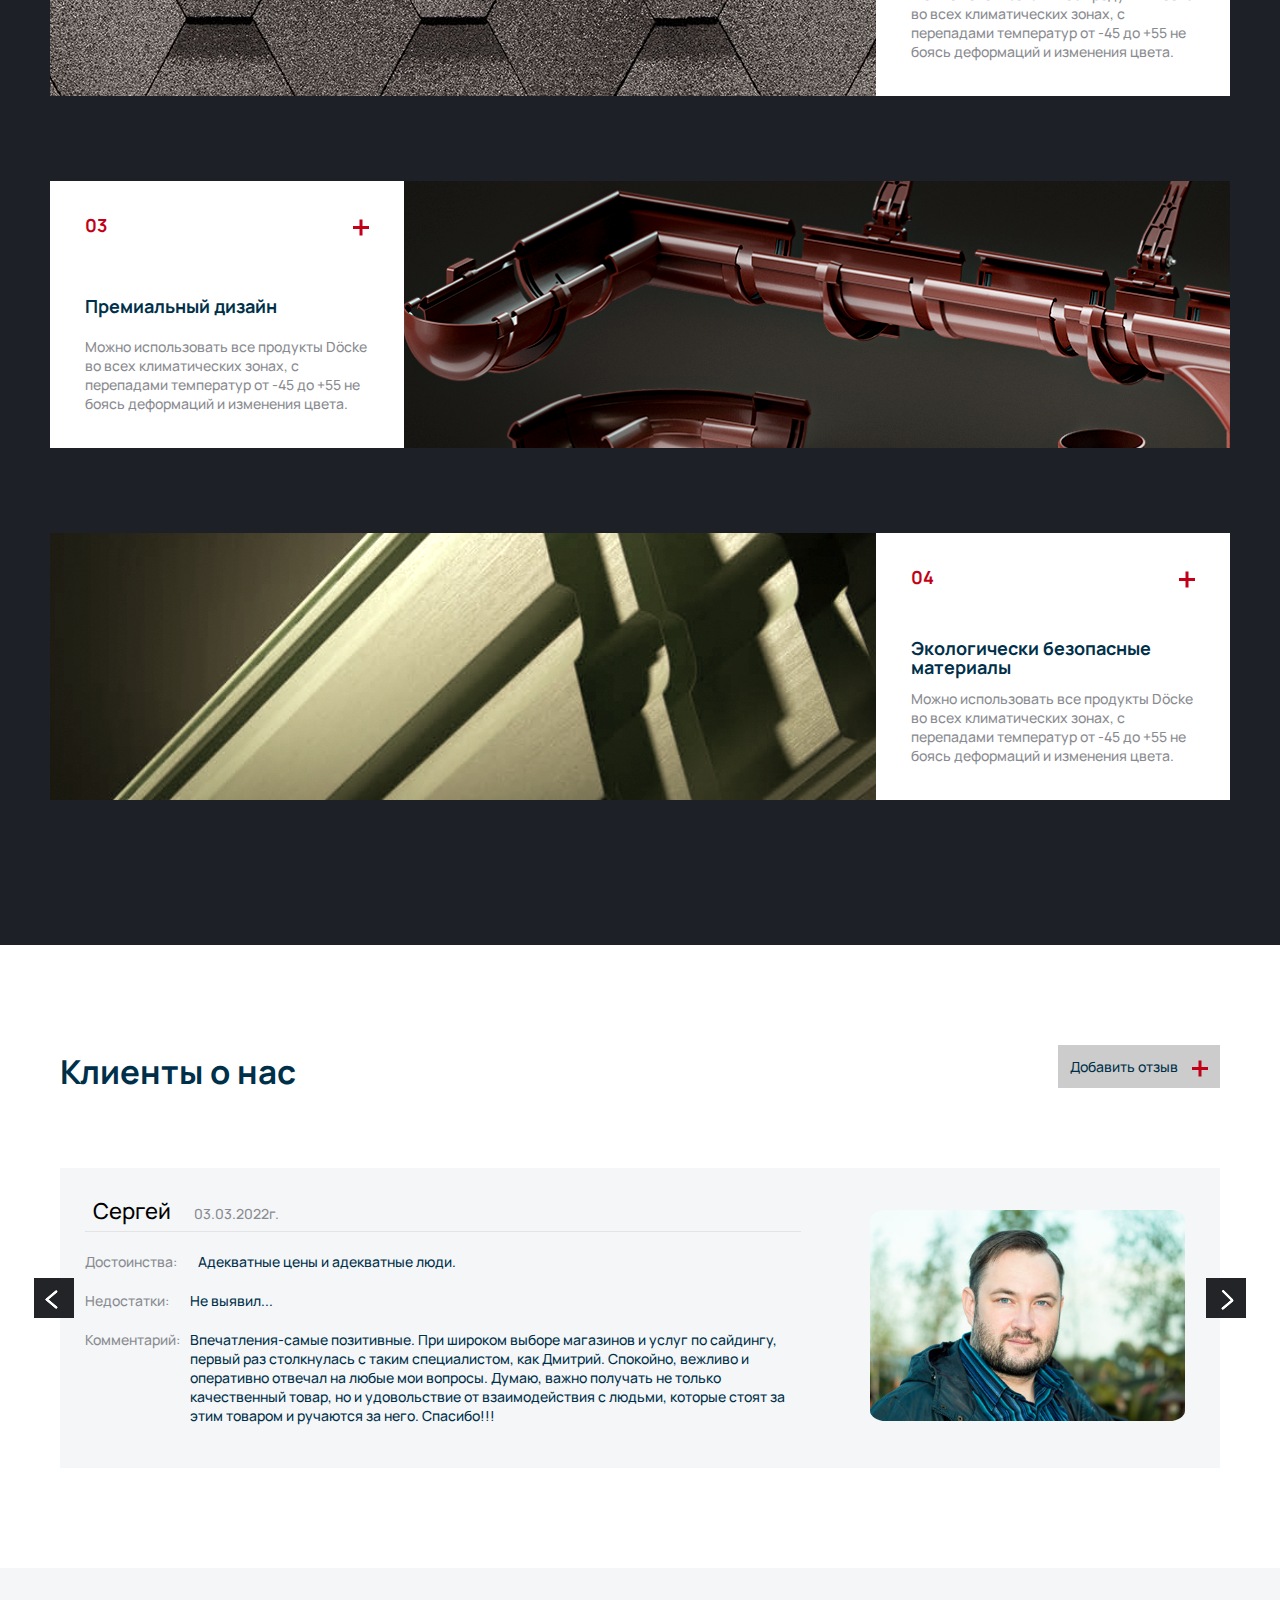
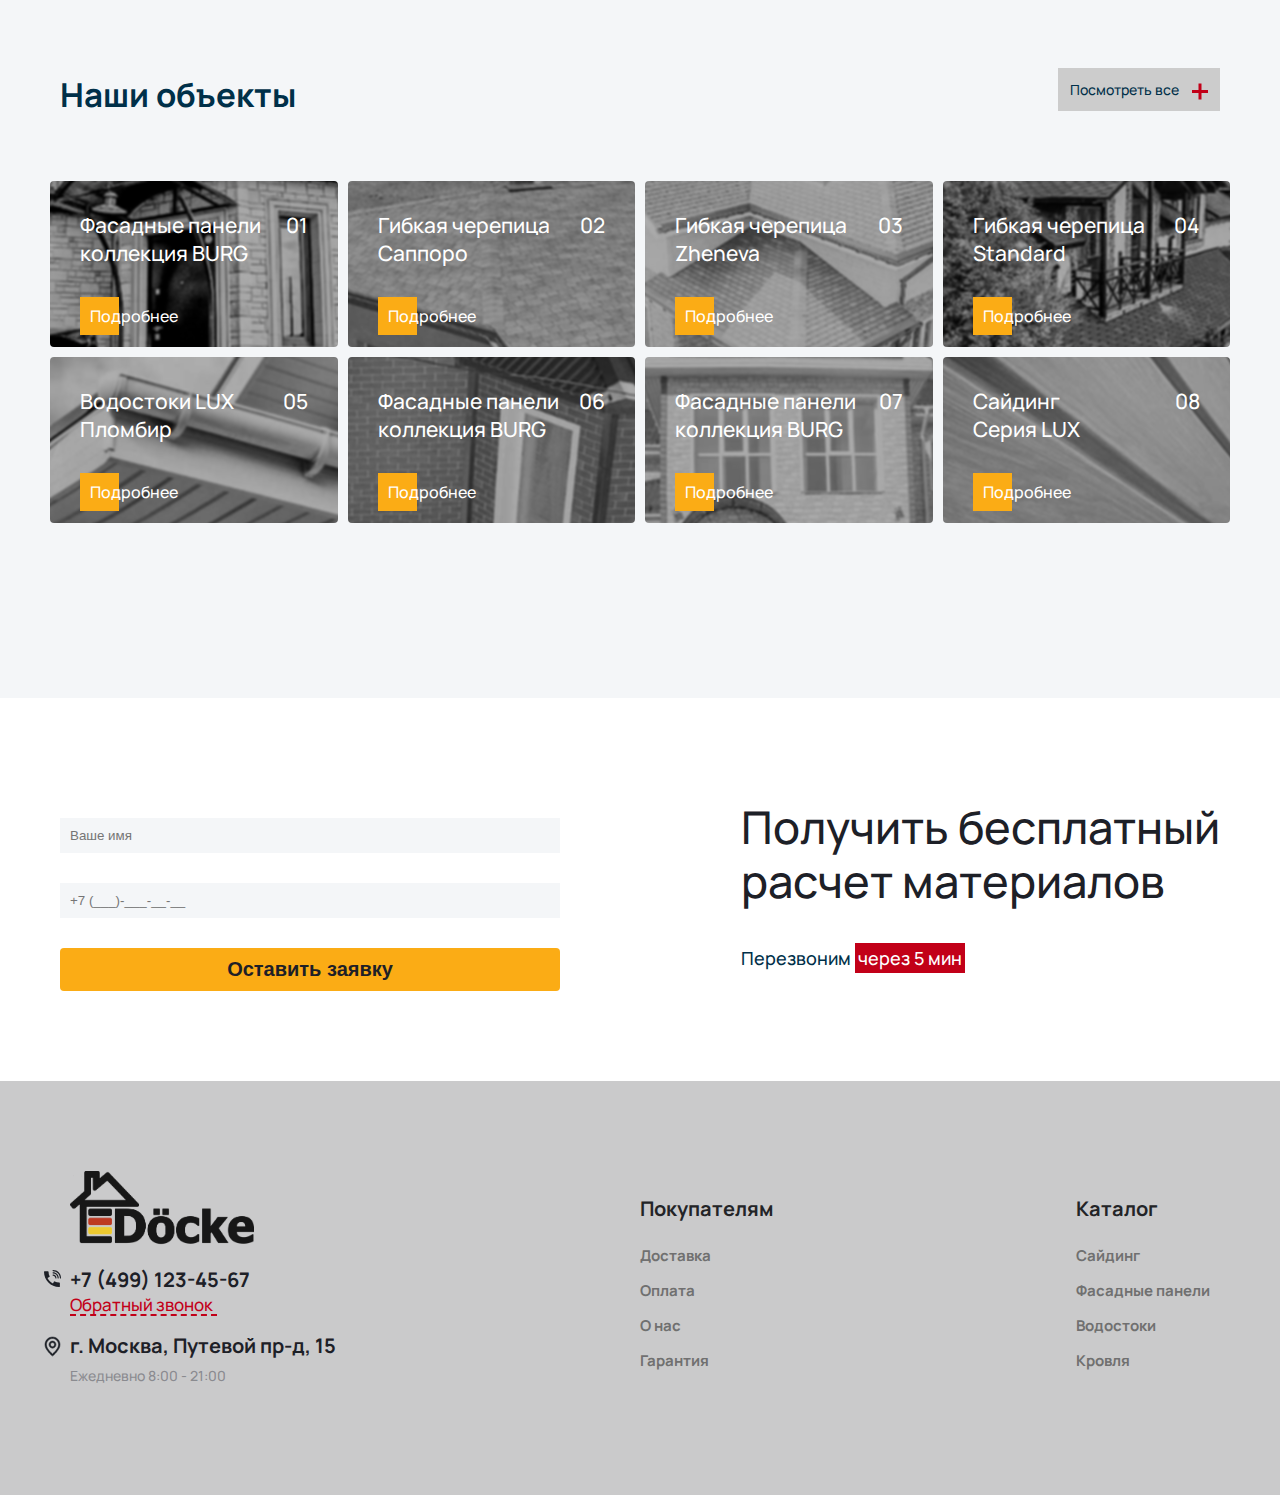
==== commit 44619b29: "10" ====
--- a/index.html
+++ b/index.html
@@ -18,7 +18,7 @@
 
 <body>
 
-
+<button class="scrollUp"></button>
 <header class="header">
     <div class="container">
         <div class="header-wrapper">
@@ -489,7 +489,7 @@
                             <span class="num-item">01</span>
                             <span class="decor-item"></span>
                         </div>
-                        <h5 class="benefits-subtitle">Устойчивость к перепадам темпиратур</h5>
+                        <h5 class="benefits-subtitle">Устойчивость к перепадам температур</h5>
                         <p class="benefits-text">Можно использовать все продукты Döcke во всех
                             климатических зонах, с перепадами температур от -45 до +55 не боясь деформаций
                             и изменения цвета.</p>
@@ -808,7 +808,6 @@
                 <div class="question-text">
                     <form class="form-wrapper" action="#">
                         <input type="text" class="input-bottom" placeholder="Ваше имя">
-                        <input type="text" class="input-bottom" placeholder="E-mail">
                         <input type="text" class="input-bottom" placeholder="+7 (___)-___-__-__">
                         <button type="submit" class="input-bottom-btn">
                             <span>Оставить заявку</span>
@@ -816,8 +815,8 @@
                     </form>
                 </div>
                 <div class="question-content">
-                    <p class="question-subtitle">Остались вопросы ?</p>
-                    <span class="bottom-text">Перезвоним и ответим на них <span
+                    <p class="question-subtitle">Получить бесплатный <br> расчет материалов</p>
+                    <span class="bottom-text">Перезвоним <span
                             class="red-bg">через 5 мин</span></span>
                 </div>
             </div>
--- a/css/style.css
+++ b/css/style.css
@@ -15,6 +15,47 @@
     cursor: pointer;
     color: inherit;
 }
+
+.scrollUp {
+    content: '';
+    display: none;
+    border: none;
+    position: fixed;
+    bottom: 25px;
+    right: 25px;
+    width: 41px;
+    height: 41px;
+    background-color: #fbac15;
+    background-repeat: no-repeat;
+    z-index: 3;
+}
+
+.scrollUp:hover {
+    background-color: #c20018;
+}
+
+.scrollUp::after {
+    content: '';
+    position: fixed;
+    width: 17px;
+    border-bottom: 3px solid #232427;
+    right: 31px;
+    z-index: 4;
+    transform: rotate(45deg);
+
+}
+
+.scrollUp::before {
+    content: '';
+    position: fixed;
+    width: 17px;
+    border-bottom: 3px solid #232427;
+    right: 41px;
+    z-index: 4;
+    transform: rotate(135deg);
+
+}
+
 
 li{
     list-style: none;
@@ -116,6 +157,7 @@
 
 .header {
     padding: 12px 0 15px;
+    background-color: #e7e7e7;
 }
 
 .header-wrapper {
@@ -214,10 +256,10 @@
 }
 
 .main-title {
-    font-weight: 500;
+    font-weight: 700;
     font-size: 32px;
-    line-height: 54px;
-    color: #797467;
+    line-height: 46px;
+    color: #31302e;
 }
 
 .red-title {
@@ -1031,6 +1073,7 @@
     margin-bottom: 30px;
     font-size: 45px;
     color: #1D2027;
+    line-height: 54px;
 }
 
 .input-bottom-btn {
@@ -1370,6 +1413,7 @@
         content: '';
         background-image: url(../images/icons/phone.svg);
         left: -10px;
+        bottom: -18px;
         width: 30px;
         height: 30px;
     }
@@ -1381,7 +1425,7 @@
         width: 30px;
         height: 30px;
         left: -58px;
-        bottom: -5px;
+        bottom: -7px;
     }
 
     .text-wrapper {
@@ -1501,7 +1545,7 @@
 
     .add-sale {
         font-size: 14px;
-        font-weight: 500;
+        font-weight: 700;
         margin-top: 12px;
         padding: 5px 10px;
     }
@@ -1682,11 +1726,7 @@
     .jobs {
         padding: 20px 0 20px;
     }
-    .bottom-text {
-        margin-top: 15px;
-        font-size: 12px;
-        line-height: 41px;
-    }
+
     .input-bottom {
         background: #F4F6F8;
         border: none;
@@ -1697,15 +1737,17 @@
         flex-direction: column-reverse;
     }
     .question-subtitle {
+        line-height: 34px;
         font-size: 28px;
         text-align: center;
+        margin-bottom: 14px;
     }
     .bottom-text {
         font-size: 16px;
         line-height: 41px;
         text-align: center;
         display: block;
-        padding-bottom: 19px;
+        padding-bottom: 8px;
     }
     .question-text {
         padding: 0 10px;
@@ -1738,7 +1780,7 @@
 
 @media (max-width: 420px) {
     .header-callback {
-        font-size: 11px;
+        font-size: 14px;
         padding: 3px 6px;
     }
 
@@ -1748,13 +1790,6 @@
 
     .main {
         padding: 10px 0 10px;
-    }
-
-    .add-sale {
-        font-size: 10px;
-        font-weight: 500;
-        margin-top: 12px;
-        padding: 3px 5px;
     }
 
     .pulse {
@@ -1779,6 +1814,7 @@
         display: grid;
         grid-template-columns: repeat(1, 1fr);
         grid-template-rows: repeat(1, 1fr);
+        padding: 10px;
     }
 
     .jobs-link {
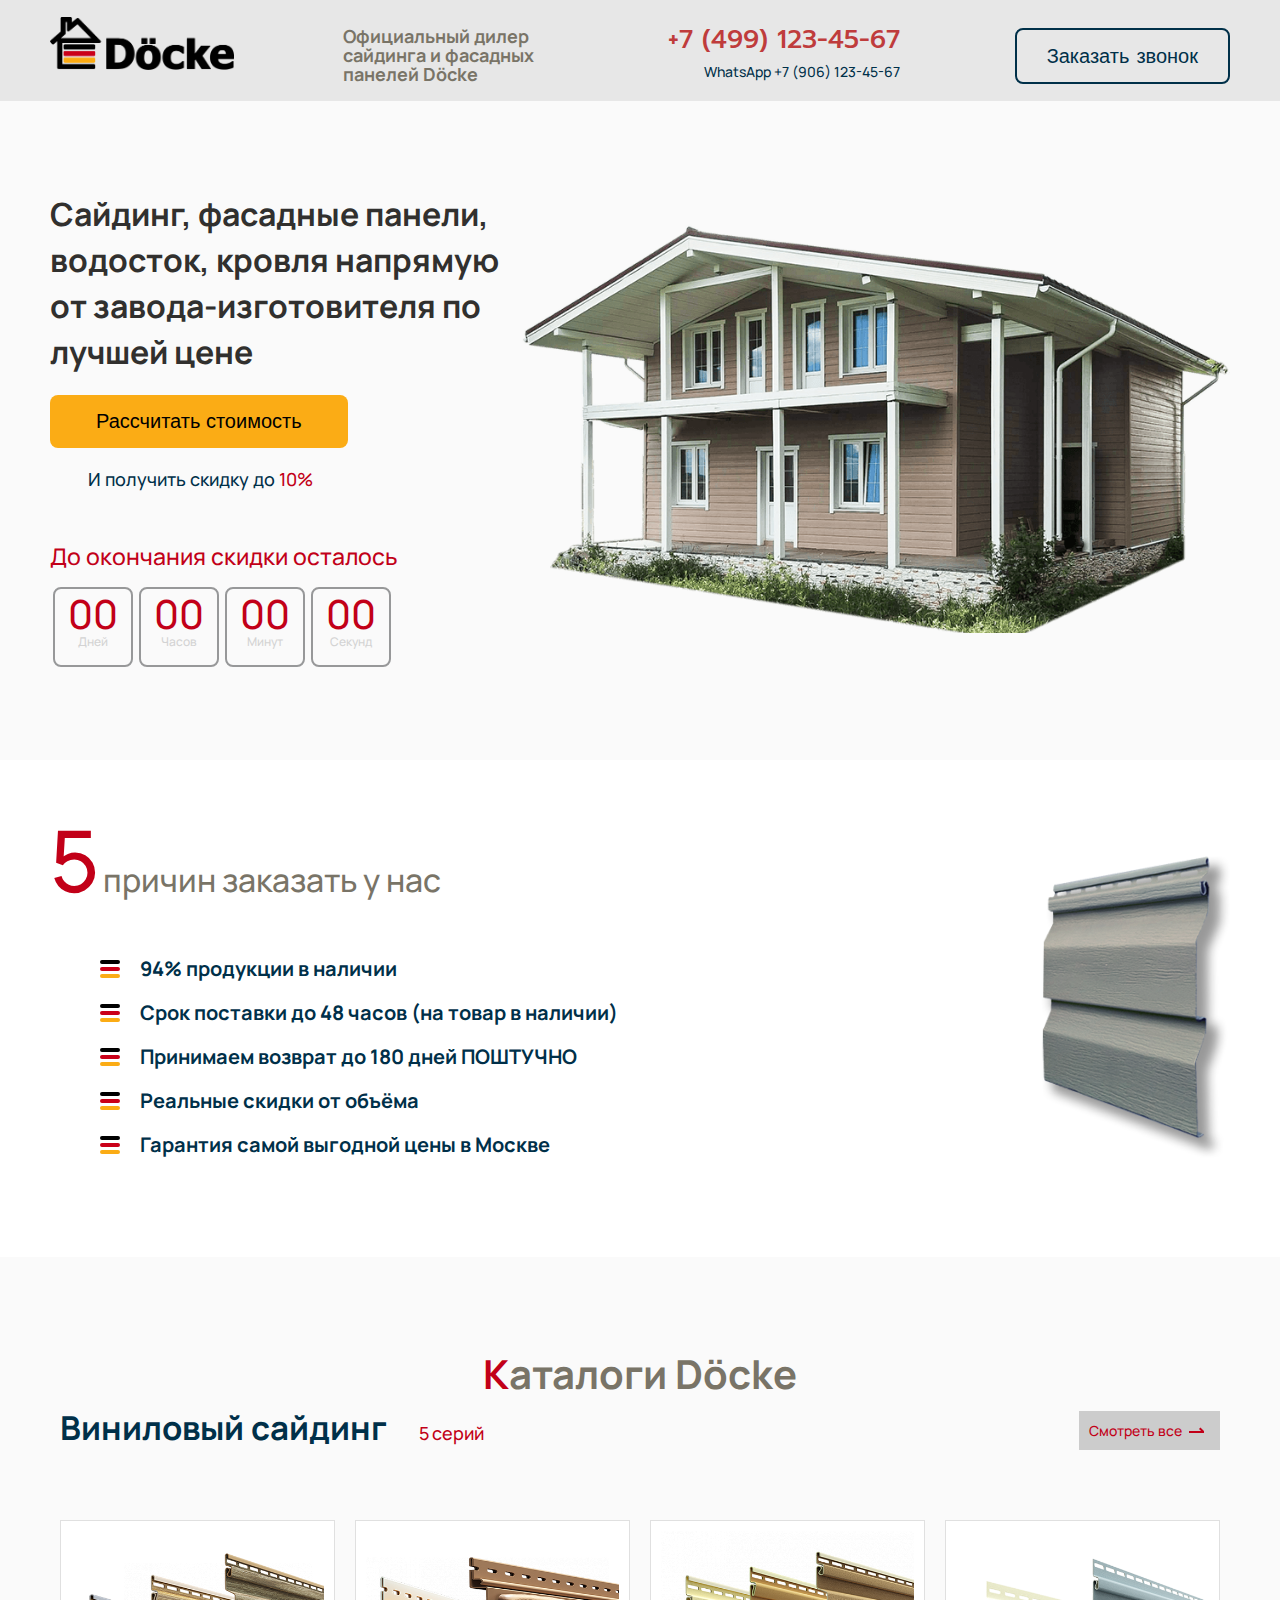
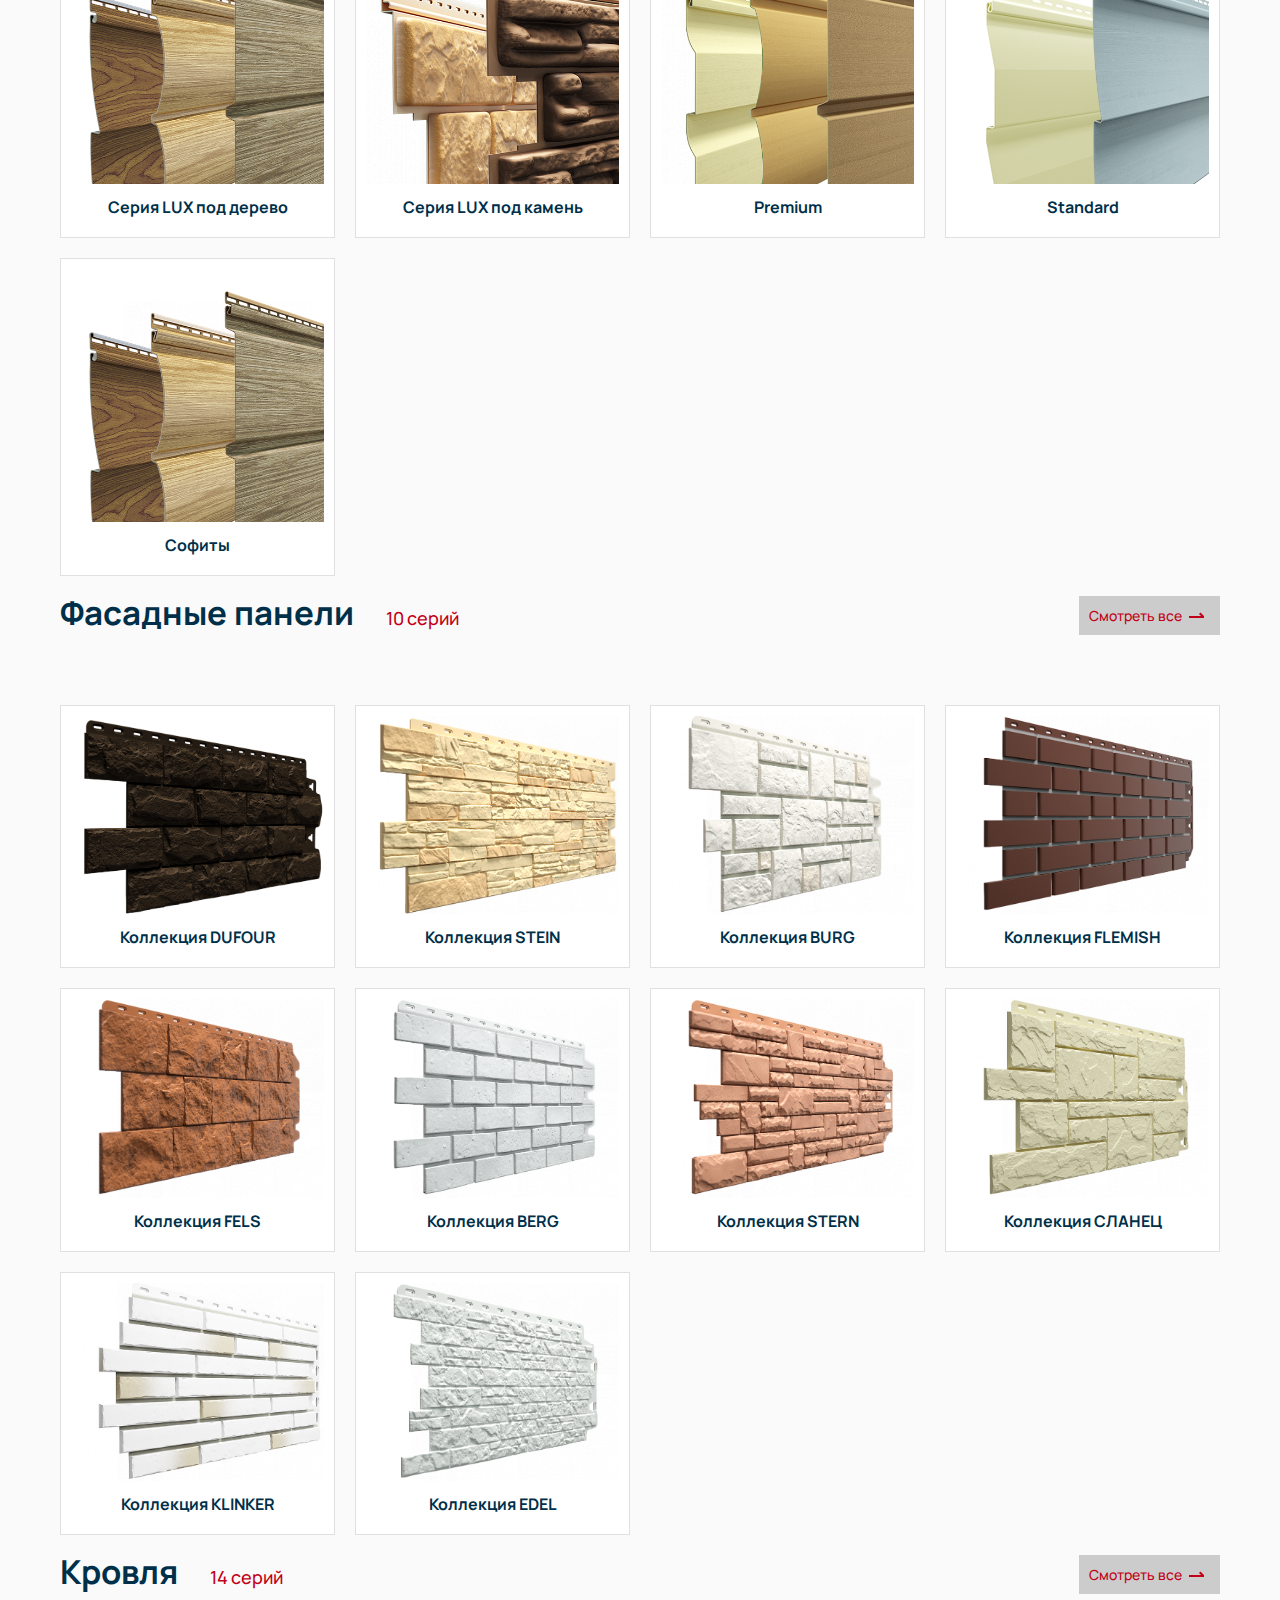
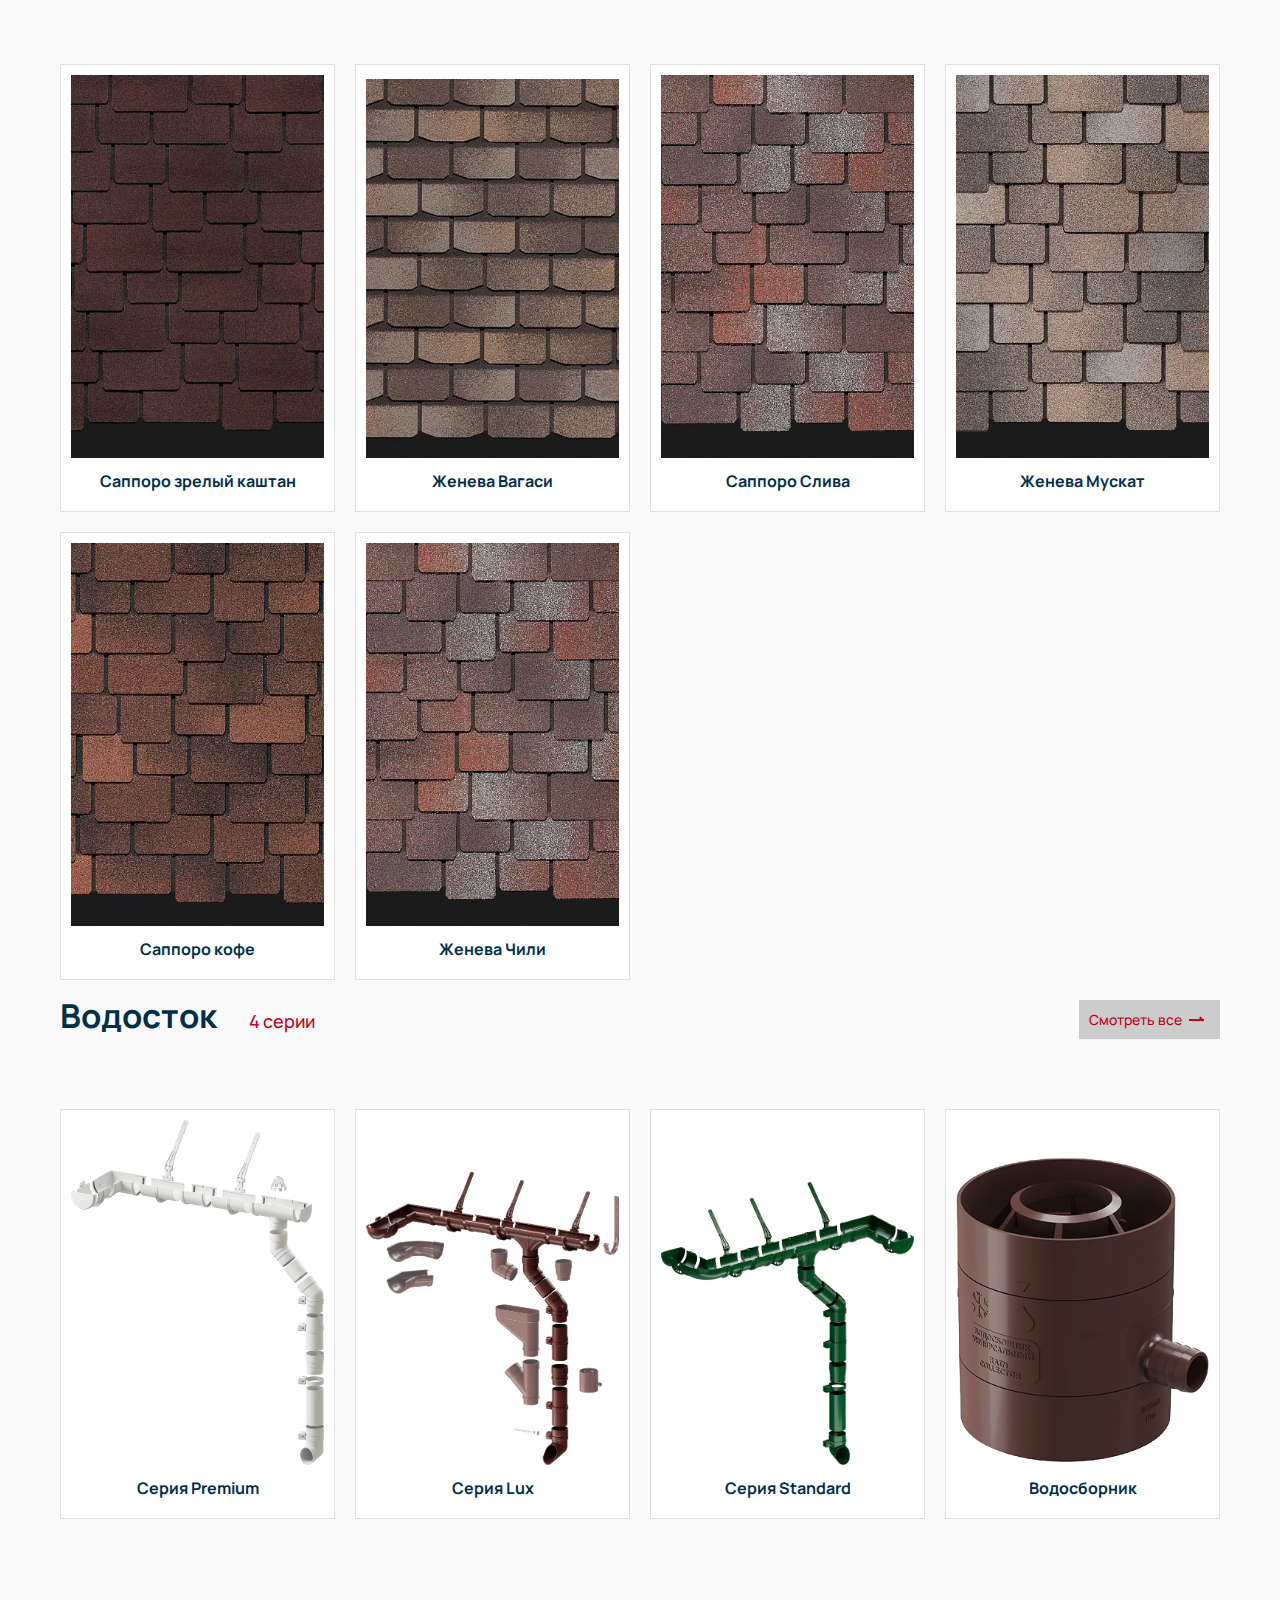
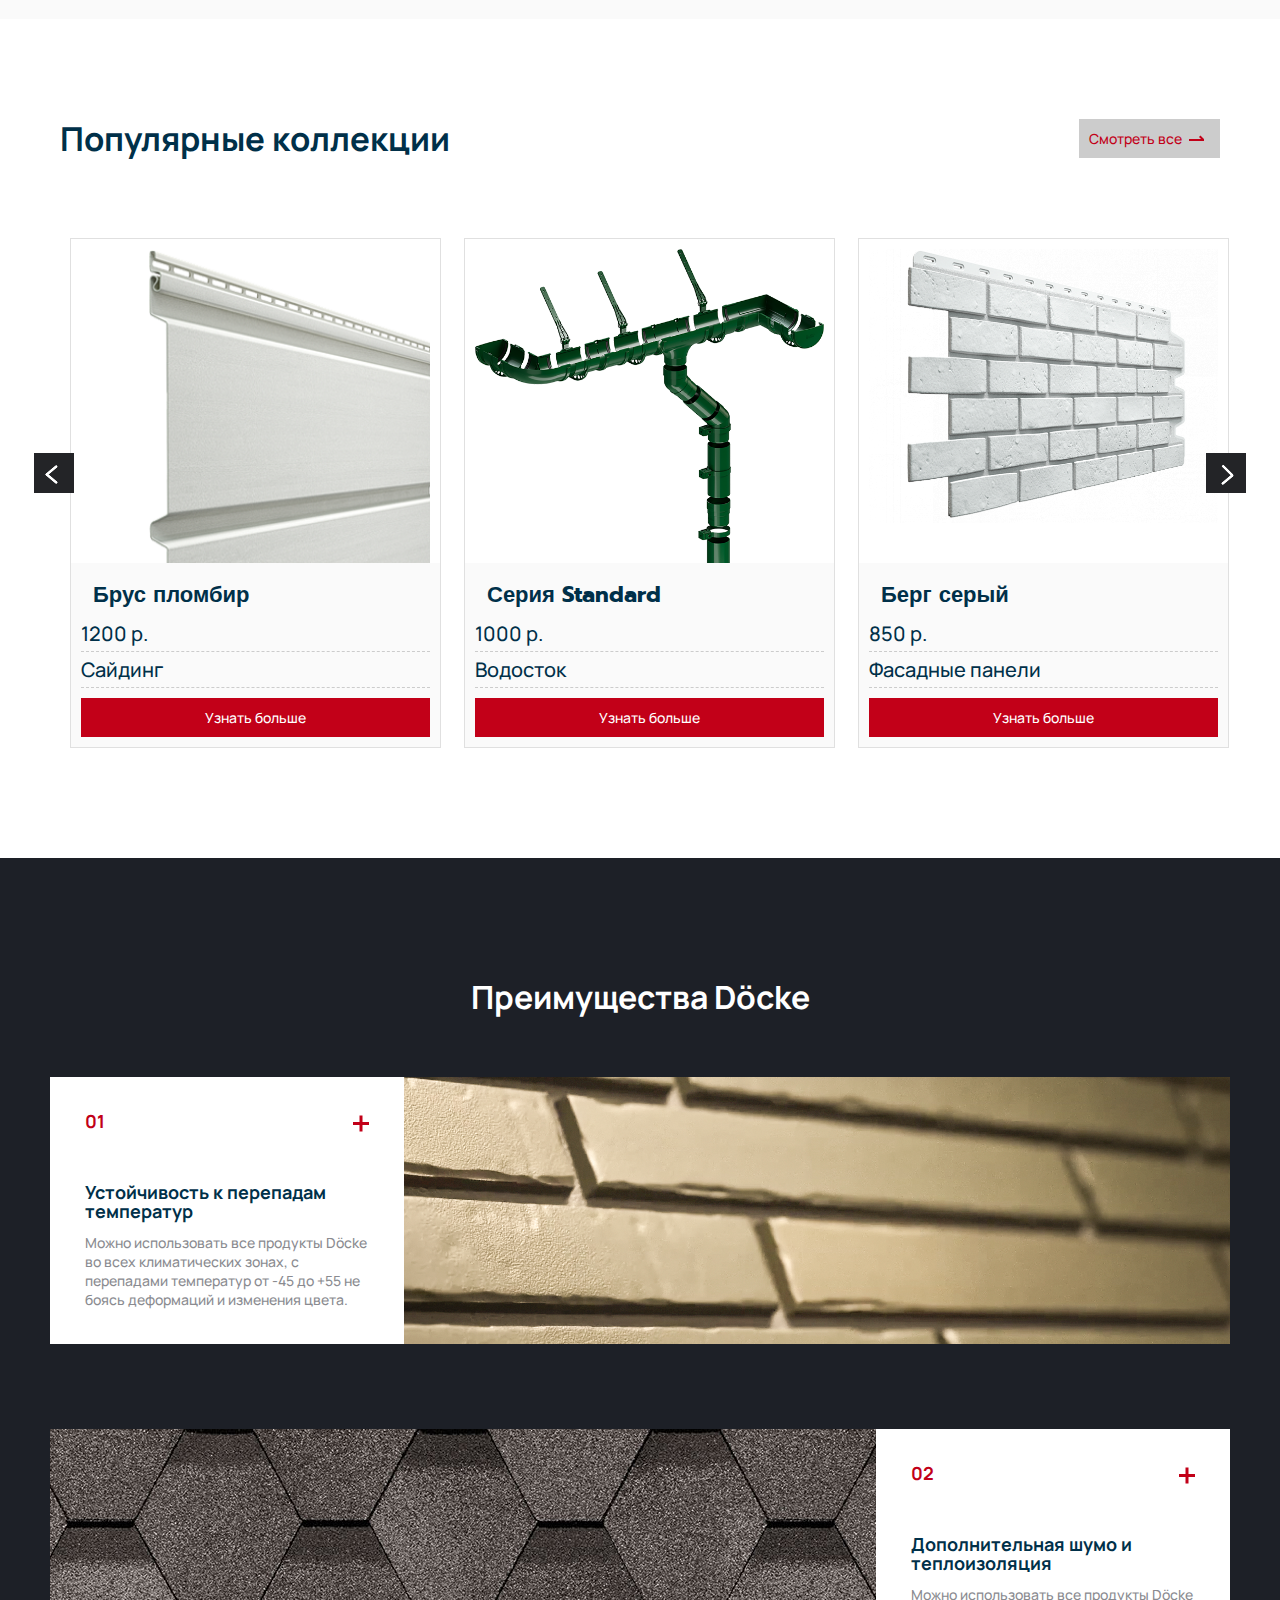
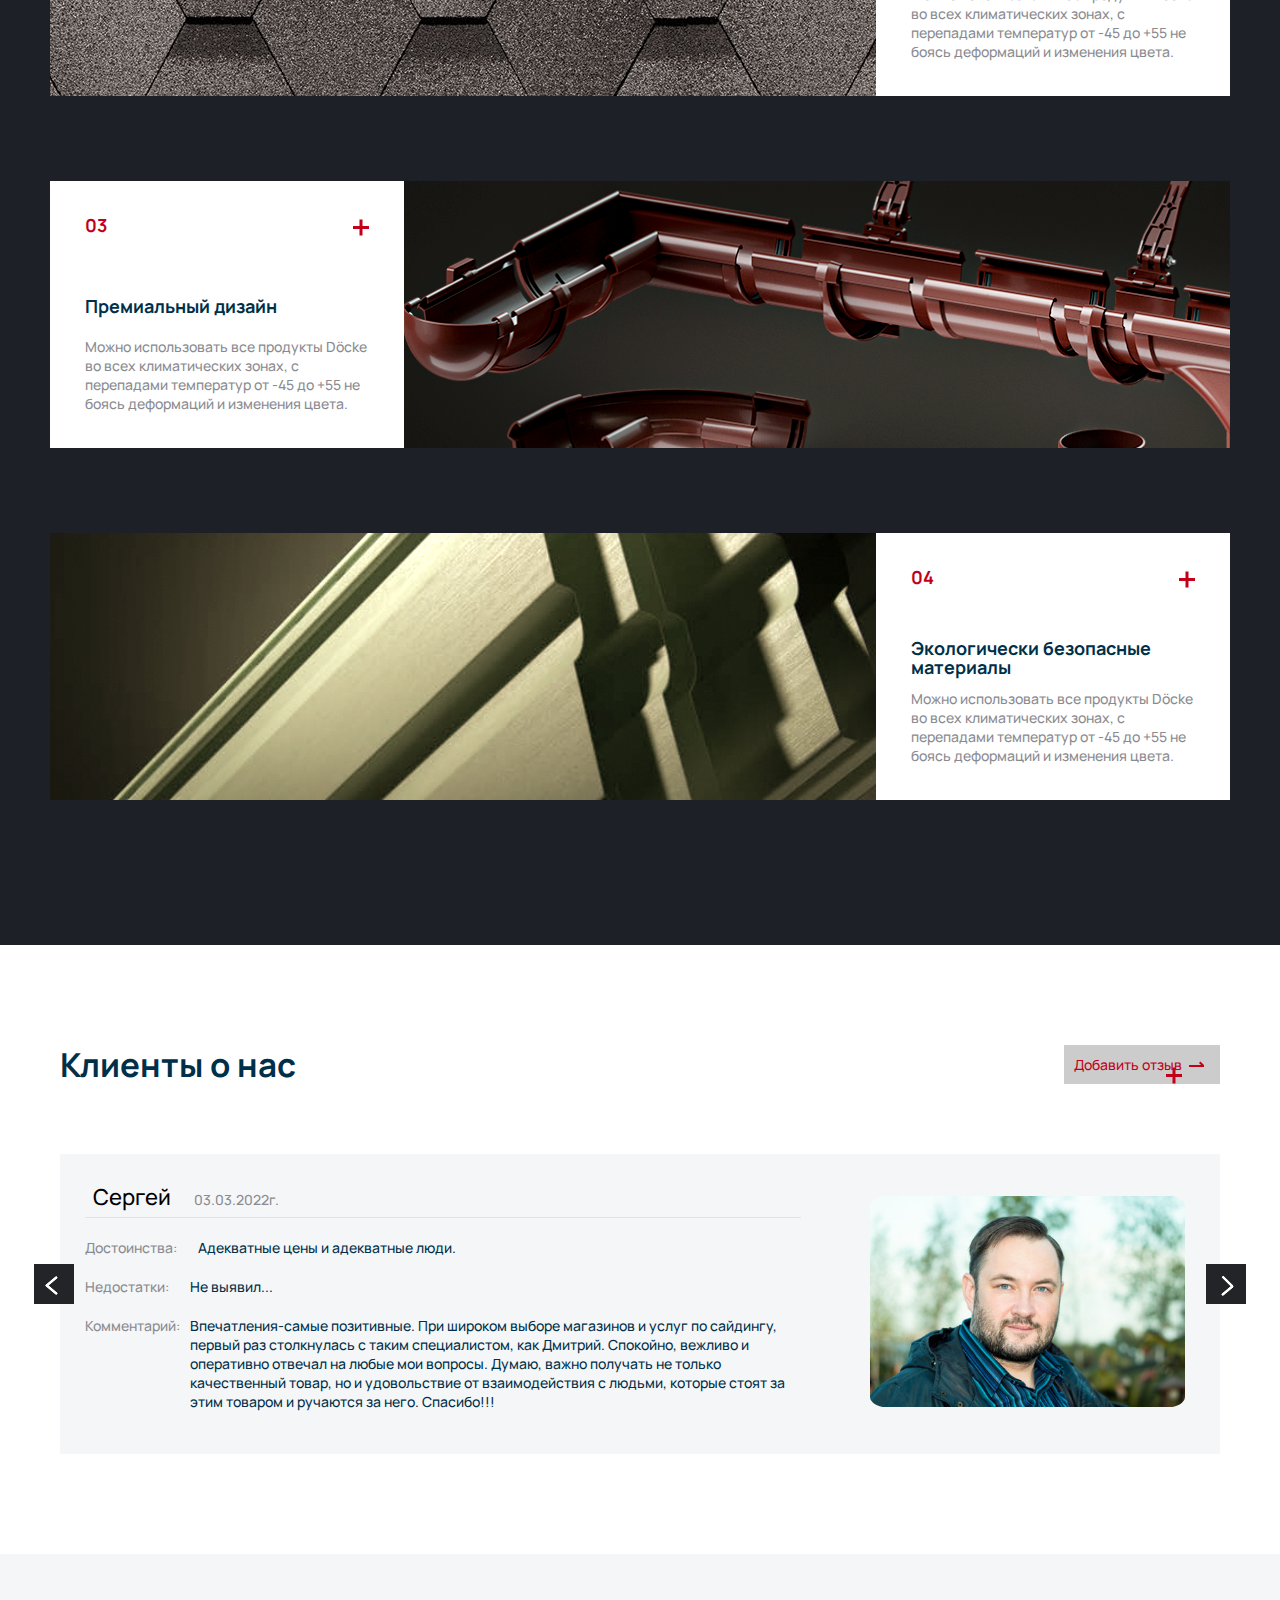
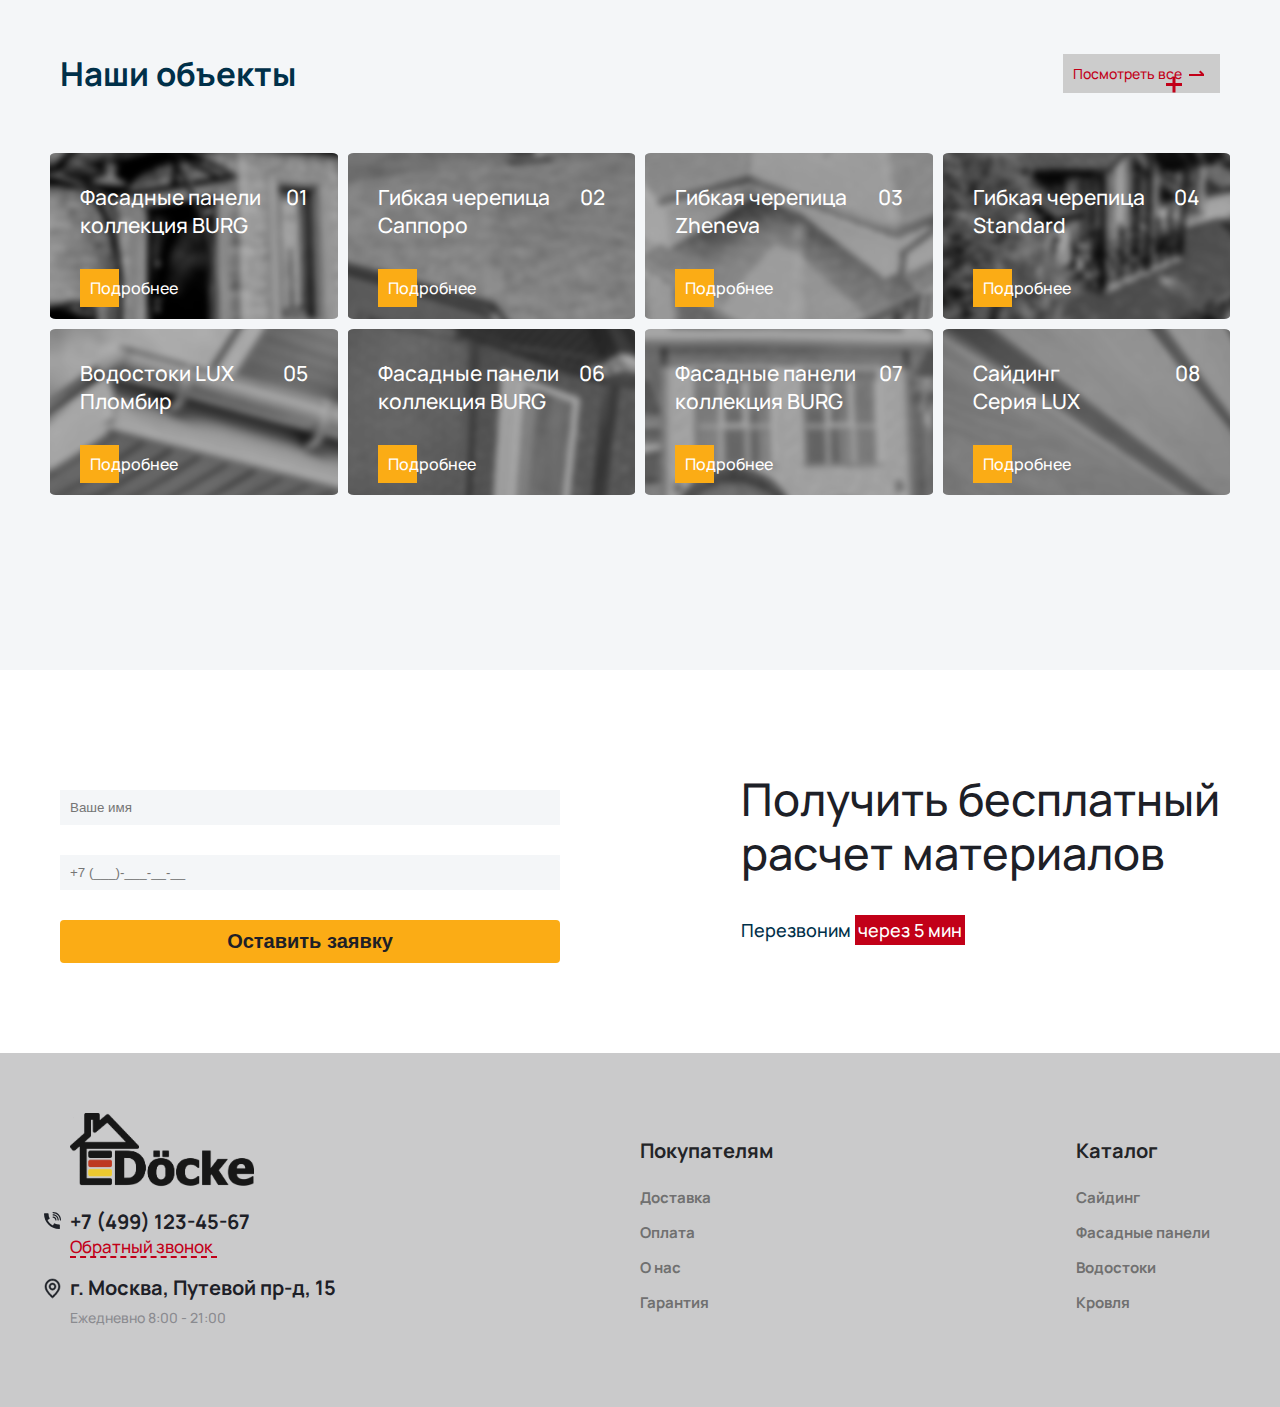
==== commit a4b22310: "55" ====
--- a/index.html
+++ b/index.html
@@ -45,8 +45,10 @@
                 <span>Заказать звонок</span>
             </button>
         </div>
+
     </div>
 </header>
+
 
 <main class="main">
     <div class="container">
@@ -159,9 +161,9 @@
                         <span class="siries-text">серий</span>
                     </div>
                 </div>
-                <button class="view-all-category">
+                  <a href="siding.html" class="view-all-category">
                     <span>Смотреть все</span>
-                </button>
+                </a>
             </div>
 
             <div class="products-siries-inner">
@@ -207,9 +209,9 @@
                         <span class="siries-text">серий</span>
                     </div>
                 </div>
-                <button class="view-all-category">
+                  <a href="siding.html" class="view-all-category">
                     <span>Смотреть все</span>
-                </button>
+                </a>
             </div>
 
             <div class="products-siries-inner">
@@ -284,9 +286,9 @@
                         <span class="siries-text">серий</span>
                     </div>
                 </div>
-                <button class="view-all-category">
+                  <a href="siding.html" class="view-all-category">
                     <span>Смотреть все</span>
-                </button>
+                </a>
             </div>
 
             <div class="products-siries-inner">
@@ -338,9 +340,9 @@
                         <span class="siries-text">серии</span>
                     </div>
                 </div>
-                <button class="view-all-category">
+                   <a class="view-all-category">
                     <span>Смотреть все</span>
-                </button>
+                </a>
             </div>
 
             <div class="products-siries-inner">
@@ -383,9 +385,9 @@
                 <div class="products-title-wrapper">
                     <h3 class="category-title">Популярные коллекции</h3>
                 </div>
-                <button class="view-all-category">
+                   <a href="siding.html" class="view-all-category">
                     <span>Смотреть все</span>
-                </button>
+                </a>
             </div>
             <div class="popular-inner">
                 <div class="popular-item">
@@ -434,41 +436,45 @@
                 </div>
                 <div class="popular-item">
                     <a href="#" class="popular-link">
-                        <img src="images/popular-item/BRUS_D6S_PLOMBIR_PREV.png" alt="" class="popular-img">
+                        <img src="images/preview-category/11.png" alt="" class="popular-img">
                     </a>
                     <div class="popular-bottom-text">
                         <span class="popular-text">Брус пломбир</span>
-                        <span class="popular-price">1200 p.</span>
+                        <span class="popular-price">659 p.</span>
+                        <span class="popular-category">Фасадные панели</span>
                         <a href="#" class="popular-bye">Узнать больше</a>
                     </div>
                 </div>
                 <div class="popular-item">
                     <a href="#" class="popular-link">
-                        <img src="images/popular-item/BRUS_D6S_PLOMBIR_PREV.png" alt="" class="popular-img">
+                        <img src="images/preview-category/11.png" alt="" class="popular-img">
                     </a>
                     <div class="popular-bottom-text">
                         <span class="popular-text">Брус пломбир</span>
-                        <span class="popular-price">1200 p.</span>
+                        <span class="popular-price">659 p.</span>
+                        <span class="popular-category">Фасадные панели</span>
                         <a href="#" class="popular-bye">Узнать больше</a>
                     </div>
                 </div>
                 <div class="popular-item">
                     <a href="#" class="popular-link">
-                        <img src="images/popular-item/BRUS_D6S_PLOMBIR_PREV.png" alt="" class="popular-img">
+                        <img src="images/preview-category/11.png" alt="" class="popular-img">
                     </a>
                     <div class="popular-bottom-text">
                         <span class="popular-text">Брус пломбир</span>
-                        <span class="popular-price">1200 p.</span>
+                        <span class="popular-price">659 p.</span>
+                        <span class="popular-category">Фасадные панели</span>
                         <a href="#" class="popular-bye">Узнать больше</a>
                     </div>
                 </div>
                 <div class="popular-item">
                     <a href="#" class="popular-link">
-                        <img src="images/popular-item/BRUS_D6S_PLOMBIR_PREV.png" alt="" class="popular-img">
+                        <img src="images/preview-category/11.png" alt="" class="popular-img">
                     </a>
                     <div class="popular-bottom-text">
                         <span class="popular-text">Брус пломбир</span>
-                        <span class="popular-price">1200 p.</span>
+                        <span class="popular-price">659 p.</span>
+                        <span class="popular-category">Фасадные панели</span>
                         <a href="#" class="popular-bye">Узнать больше</a>
                     </div>
                 </div>
@@ -549,7 +555,7 @@
                 <div class="products-title-wrapper">
                     <h3 class="category-title">Клиенты о нас</h3>
                 </div>
-                <a href="#" class="view-all-review">
+                    <a class="view-all-category" href="siding.html">
                     <span>Добавить отзыв</span>
                     <span class="decor-item"></span>
                 </a>
@@ -704,7 +710,7 @@
                     <div class="products-title-wrapper">
                         <h3 class="category-title">Наши объекты</h3>
                     </div>
-                    <a href="#" class="view-all-review">
+                        <a class="view-all-category" href="siding.html">
                         <span>Посмотреть все</span>
                         <span class="decor-item"></span>
                     </a>
--- a/css/style.css
+++ b/css/style.css
@@ -1,3 +1,5 @@
+@import "siding.css";
+
 *,
 *::before,
 *::after {
@@ -31,7 +33,8 @@
 }
 
 .scrollUp:hover {
-    background-color: #c20018;
+    transition: all .2s ease;
+    background-color: #C2870FFF;
 }
 
 .scrollUp::after {
@@ -156,7 +159,7 @@
 }
 
 .header {
-    padding: 12px 0 15px;
+    padding: 10px 0 0;
     background-color: #e7e7e7;
 }
 
@@ -311,19 +314,17 @@
 }
 
 .counter-wrapper {
-    margin-top: 40px;
+    margin-top: 58px;
 }
 
 .text-counter {
     color: #c20018;
-    font-size: 16px;
-    text-align: center;
+    font-size: 23px;
 }
 
 .counter-inner {
-    padding-top: 40px;
-    display: flex;
-    justify-content: space-between;
+    padding-top: 18px;
+    display: flex;
 }
 
 .counter-item {
@@ -332,9 +333,10 @@
     justify-content: space-around;
     width: 80px;
     height: 80px;
-    border: 2px solid #c20018;
+    border: 2px solid #23242775;
     border-radius: 8px;
     padding: 10px;
+    margin: 3px;
 }
 
 .counter-hours,
@@ -968,14 +970,14 @@
 .jobs-item {
     overflow: hidden;
     position: relative;
-    border-radius: 4px;
+    border-radius: 2%;
 }
 
 .jobs-img {
     transform: scale(3);
     width: 100%;
     z-index: 1;
-    filter: blur(0.4px) grayscale(100%)  brightness(68%);
+    filter: grayscale(100%) blur(1px) brightness(68%);
 }
 
 .jobs-img:hover {
@@ -1089,7 +1091,7 @@
 
 .footer {
     background: #cacacb;
-    padding: 90px 0 90px;
+    padding: 60px 0 60px;
 }
 
 .footer-wrapper {
@@ -1203,10 +1205,8 @@
     }
 
     .main-title {
-        font-weight: 500;
         font-size: 28px;
         line-height: 40px;
-        color: #797467;
     }
 
     .text-counter {
@@ -1221,13 +1221,9 @@
     }
 
     .sale-sale {
-        padding-top: 22px;
-        font-size: 17px;
+        padding-top: 12px;
+        font-size: 19px;
         text-align: start;
-    }
-
-    .counter-wrapper {
-        margin-top: 22px;
     }
 
     .reasons {
@@ -1394,6 +1390,10 @@
     }
     .bottom-text {
         font-size: 14px;
+    }
+    .jobs {
+        padding: 0 0 31px;
+        background: #F4F6F8;
     }
 }
 
@@ -1429,14 +1429,13 @@
     }
 
     .text-wrapper {
-        width: 35%;
+        width: 45%;
     }
 
     .main-title {
-        font-weight: 500;
-        font-size: 18px;
-        line-height: 25px;
-        color: #797467;
+        font-weight: 700;
+        font-size: 27px;
+        line-height: 30px;
     }
 
     .counter-hours,
@@ -1544,7 +1543,7 @@
     }
 
     .add-sale {
-        font-size: 14px;
+        font-size: 16px;
         font-weight: 700;
         margin-top: 12px;
         padding: 5px 10px;
@@ -1558,10 +1557,17 @@
     .counter-item {
         width: 50px;
         height: 52px;
-        border: 2px solid #c20018;
         border-radius: 8px;
         padding: 5px;
         margin: 4px;
+    }
+
+    .counter-wrapper {
+        margin-top: 35px;
+    }
+
+    .text-counter {
+        text-align: center;
     }
 
     .counter-hours,
@@ -1608,7 +1614,7 @@
         height: 229px;
     }
     .products-top-wrapper {
-        padding: 19px 10px 12px;
+        padding: 19px 0 12px;
     }
 
     .category-counter {
@@ -1616,8 +1622,7 @@
     }
 
     .category-title {
-        font-size: 18px;
-        margin-bottom: 4px;
+        margin-bottom: 15px;
     }
 
     .view-all-category {
@@ -1673,7 +1678,7 @@
     }
 
     .benefits {
-        padding: 30px 0 30px;
+        padding: 30px 0 1px;
     }
 
     .benefits-title {
@@ -1682,7 +1687,8 @@
 
     .benefits__wrapper-item {
         height: 364px;
-        margin-top: 40px;
+        margin-top: 0;
+        margin-bottom: 24px;
     }
 
     .benefits-content {
@@ -1737,6 +1743,7 @@
         flex-direction: column-reverse;
     }
     .question-subtitle {
+        font-weight: 700;
         line-height: 34px;
         font-size: 28px;
         text-align: center;
@@ -1827,10 +1834,6 @@
         font-size: 10px;
     }
 
-    .category-title {
-        font-size: 16px;
-    }
-
     .products {
         padding: 20px 0 20px;
     }
@@ -1895,10 +1898,20 @@
         background-image: url(../images/benefits/Pdf.png);
     }
     .bottom-text {
-        font-size: 12px;
+        font-size: 18px;
     }
     .input-bottom-btn {
         font-size: 16px;
+    }
+
+    .view-all-review {
+        width: 151px;
+        display: flex;
+        justify-content: space-between;
+        align-items: center;
+        padding: 5px;
+        margin-bottom: 10px;
+        background-color: #ccc;
     }
 
 }
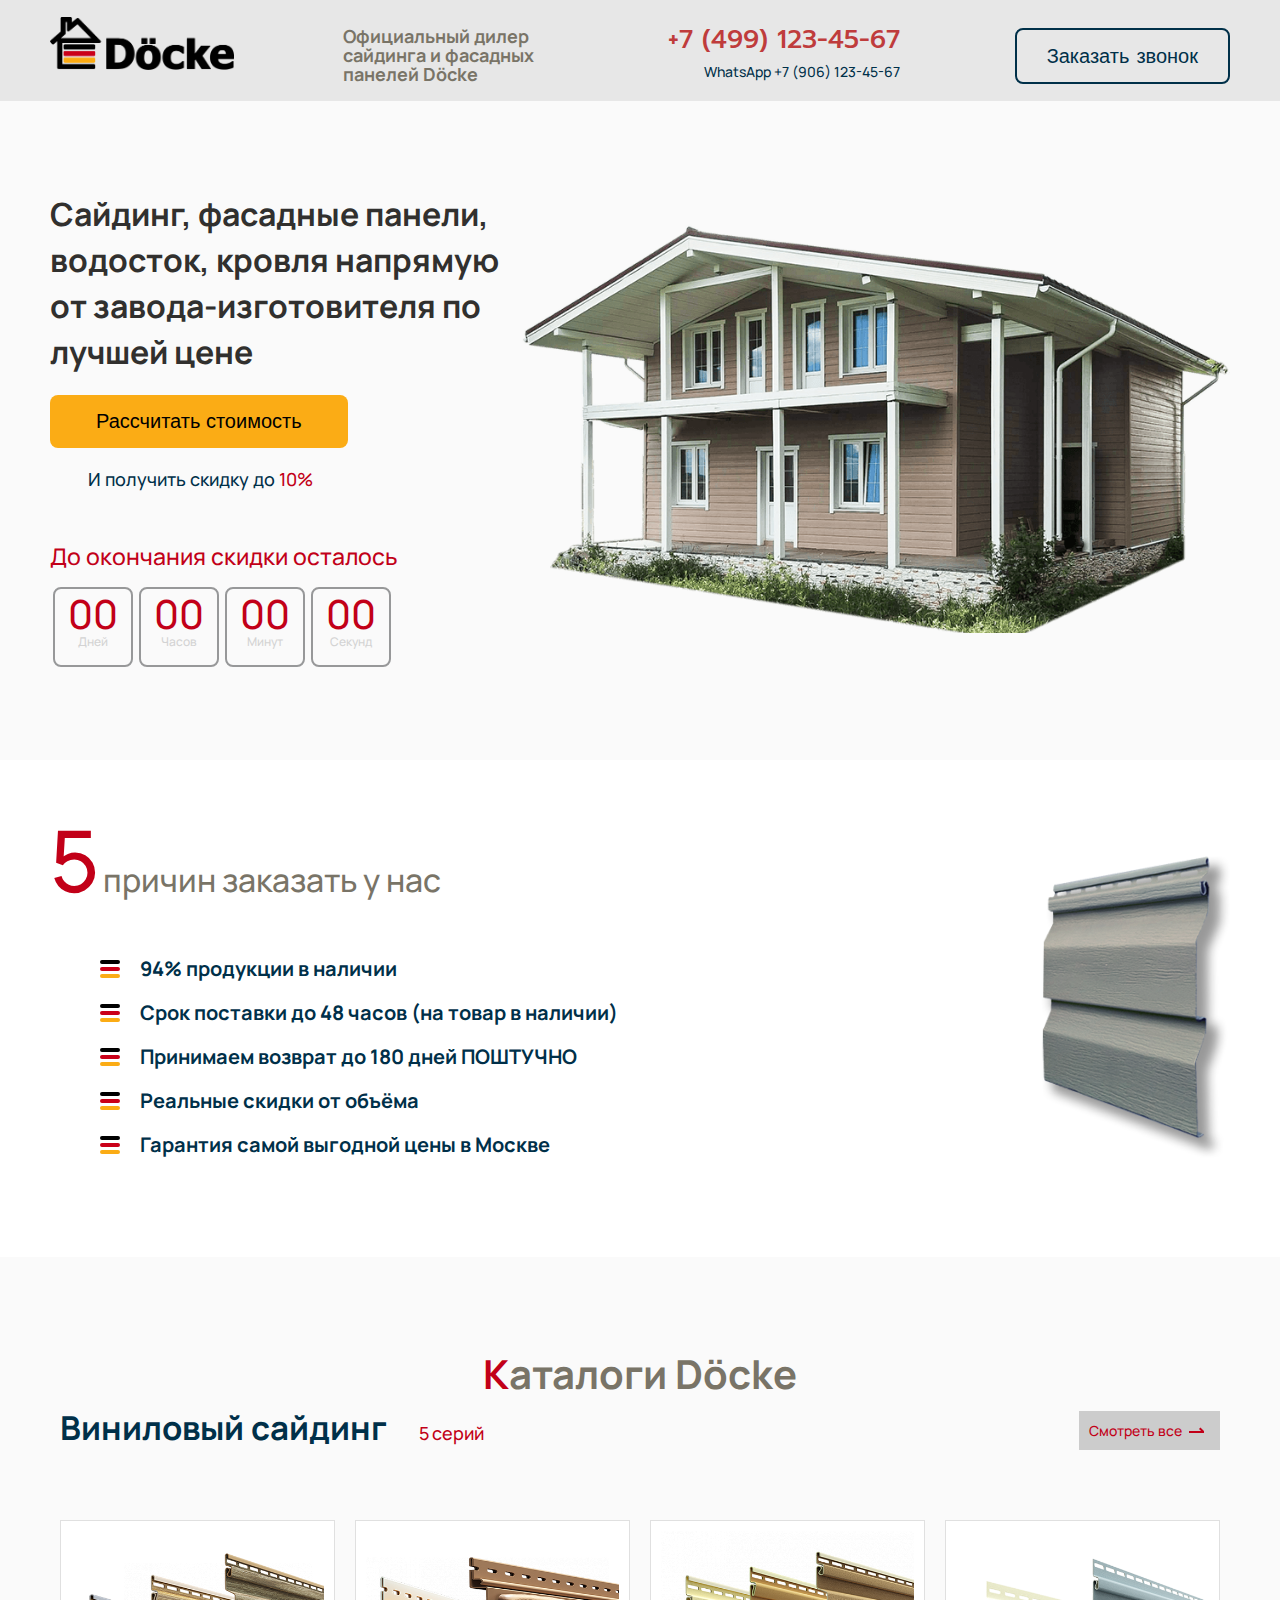
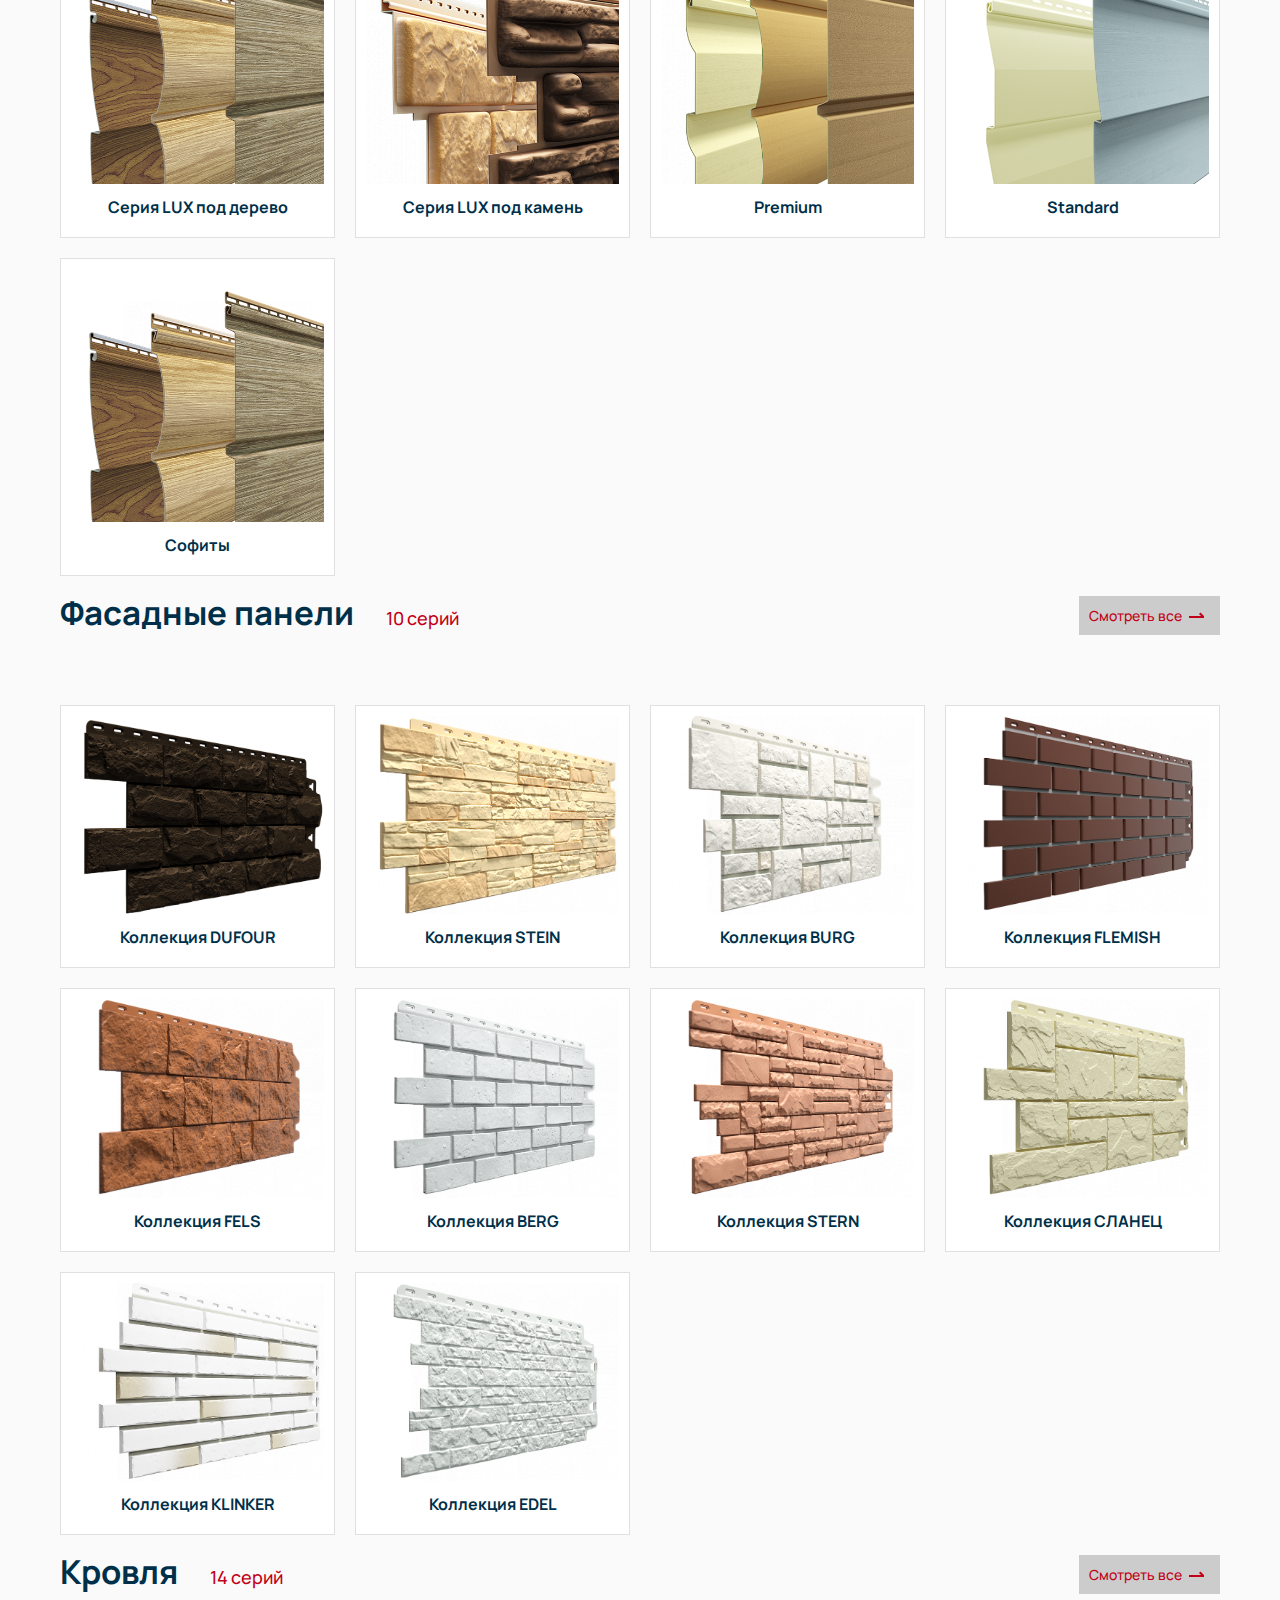
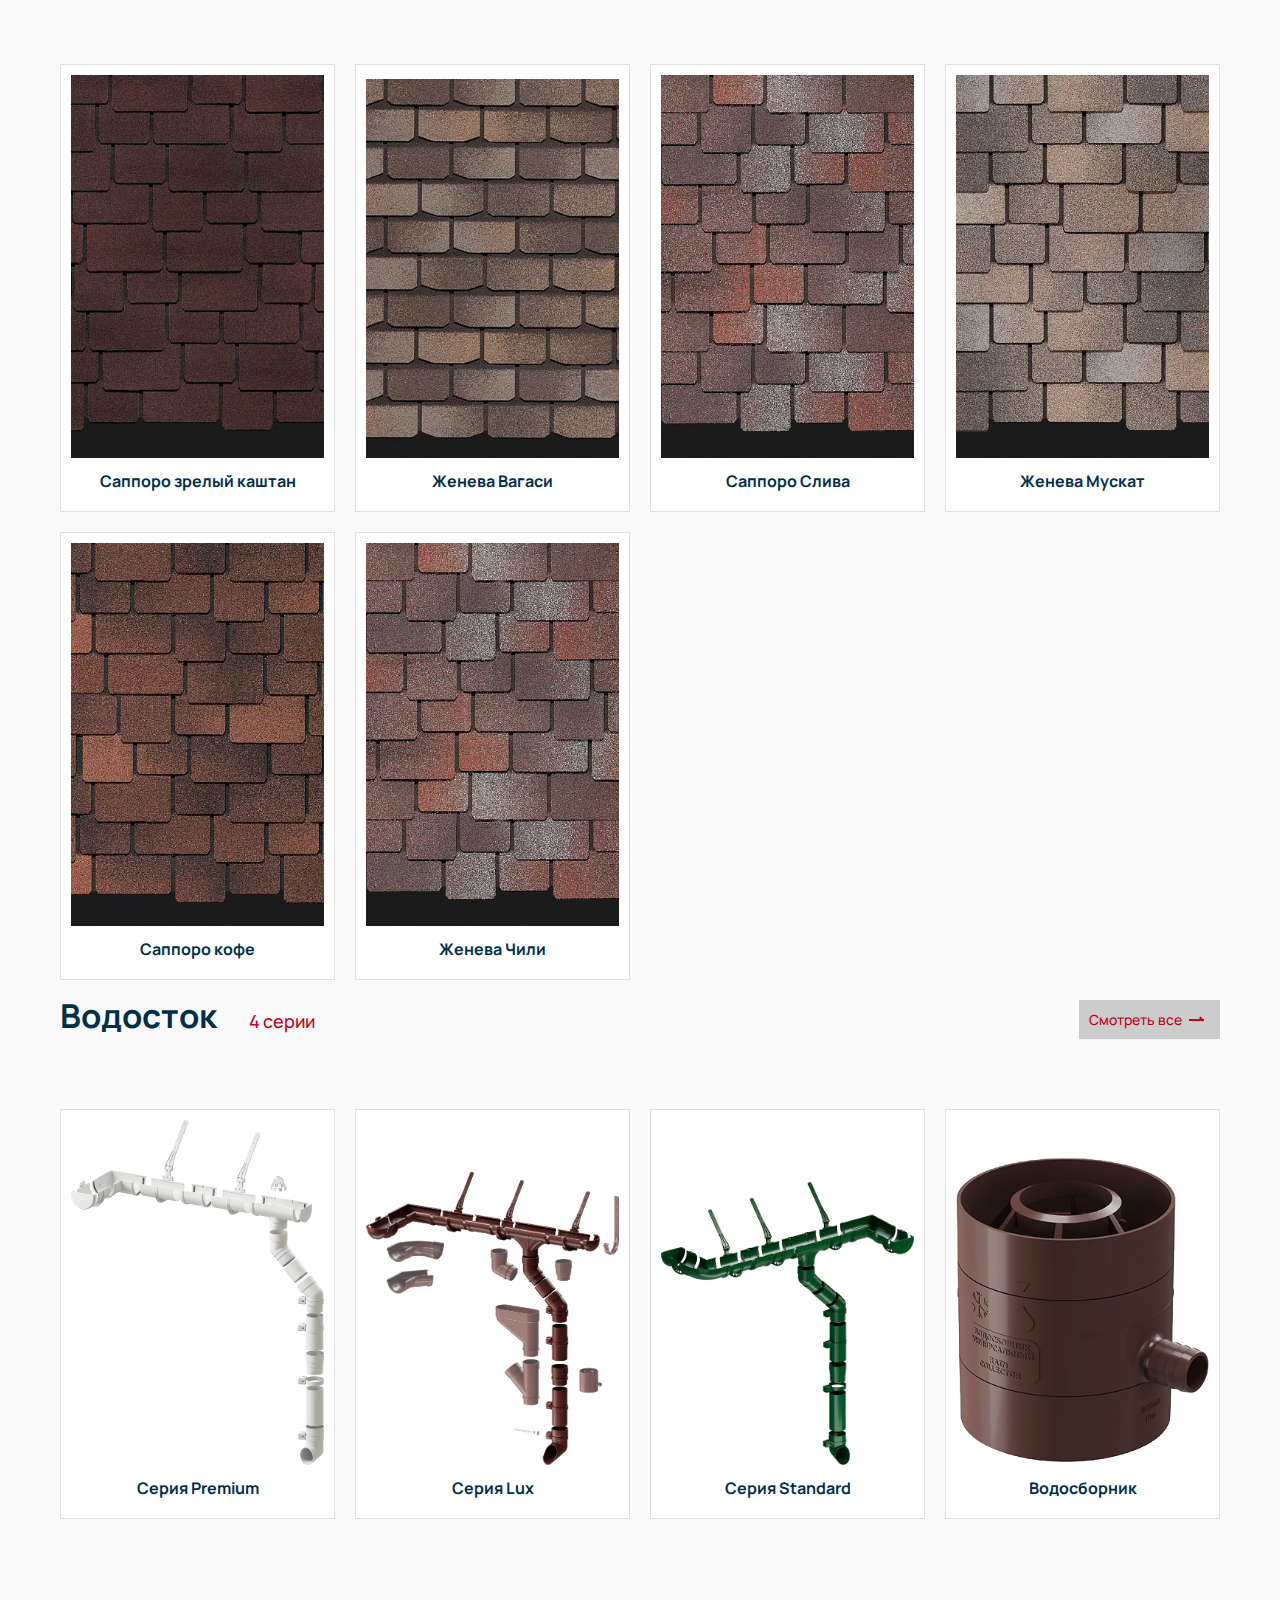
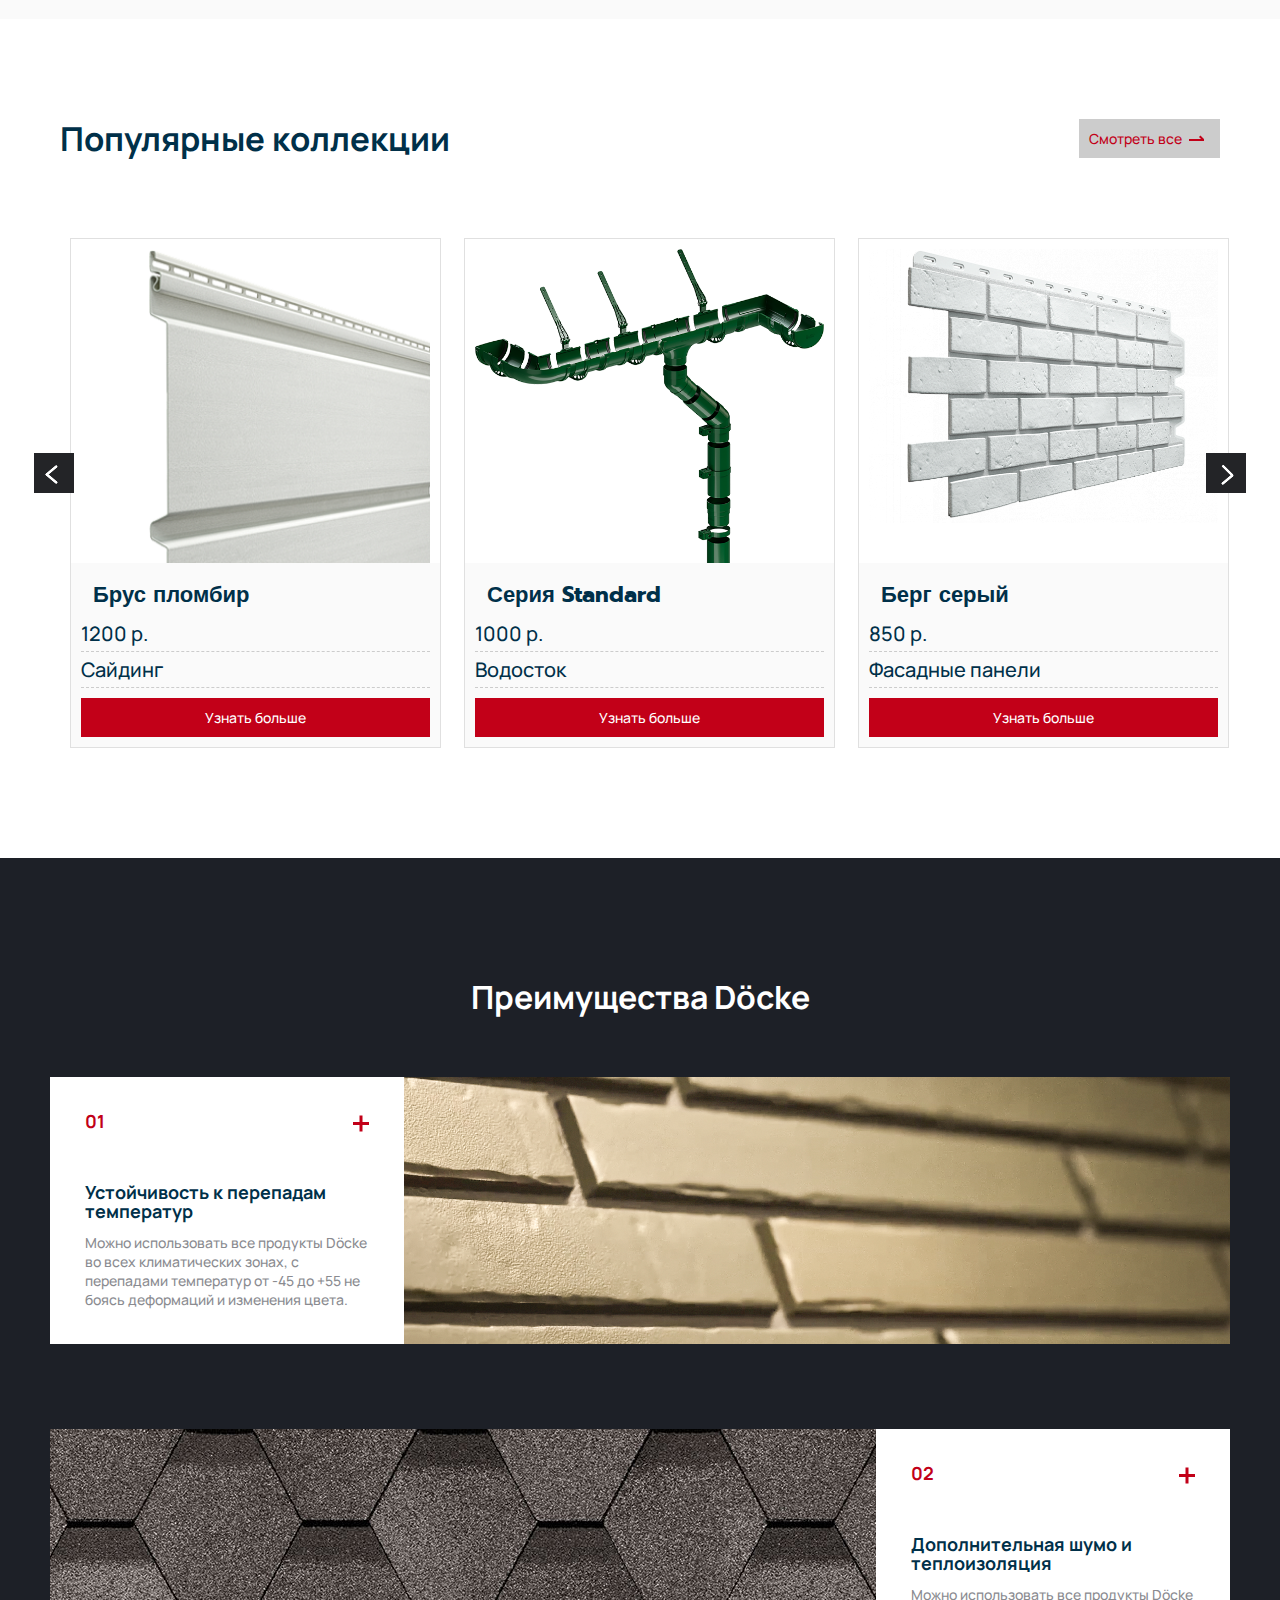
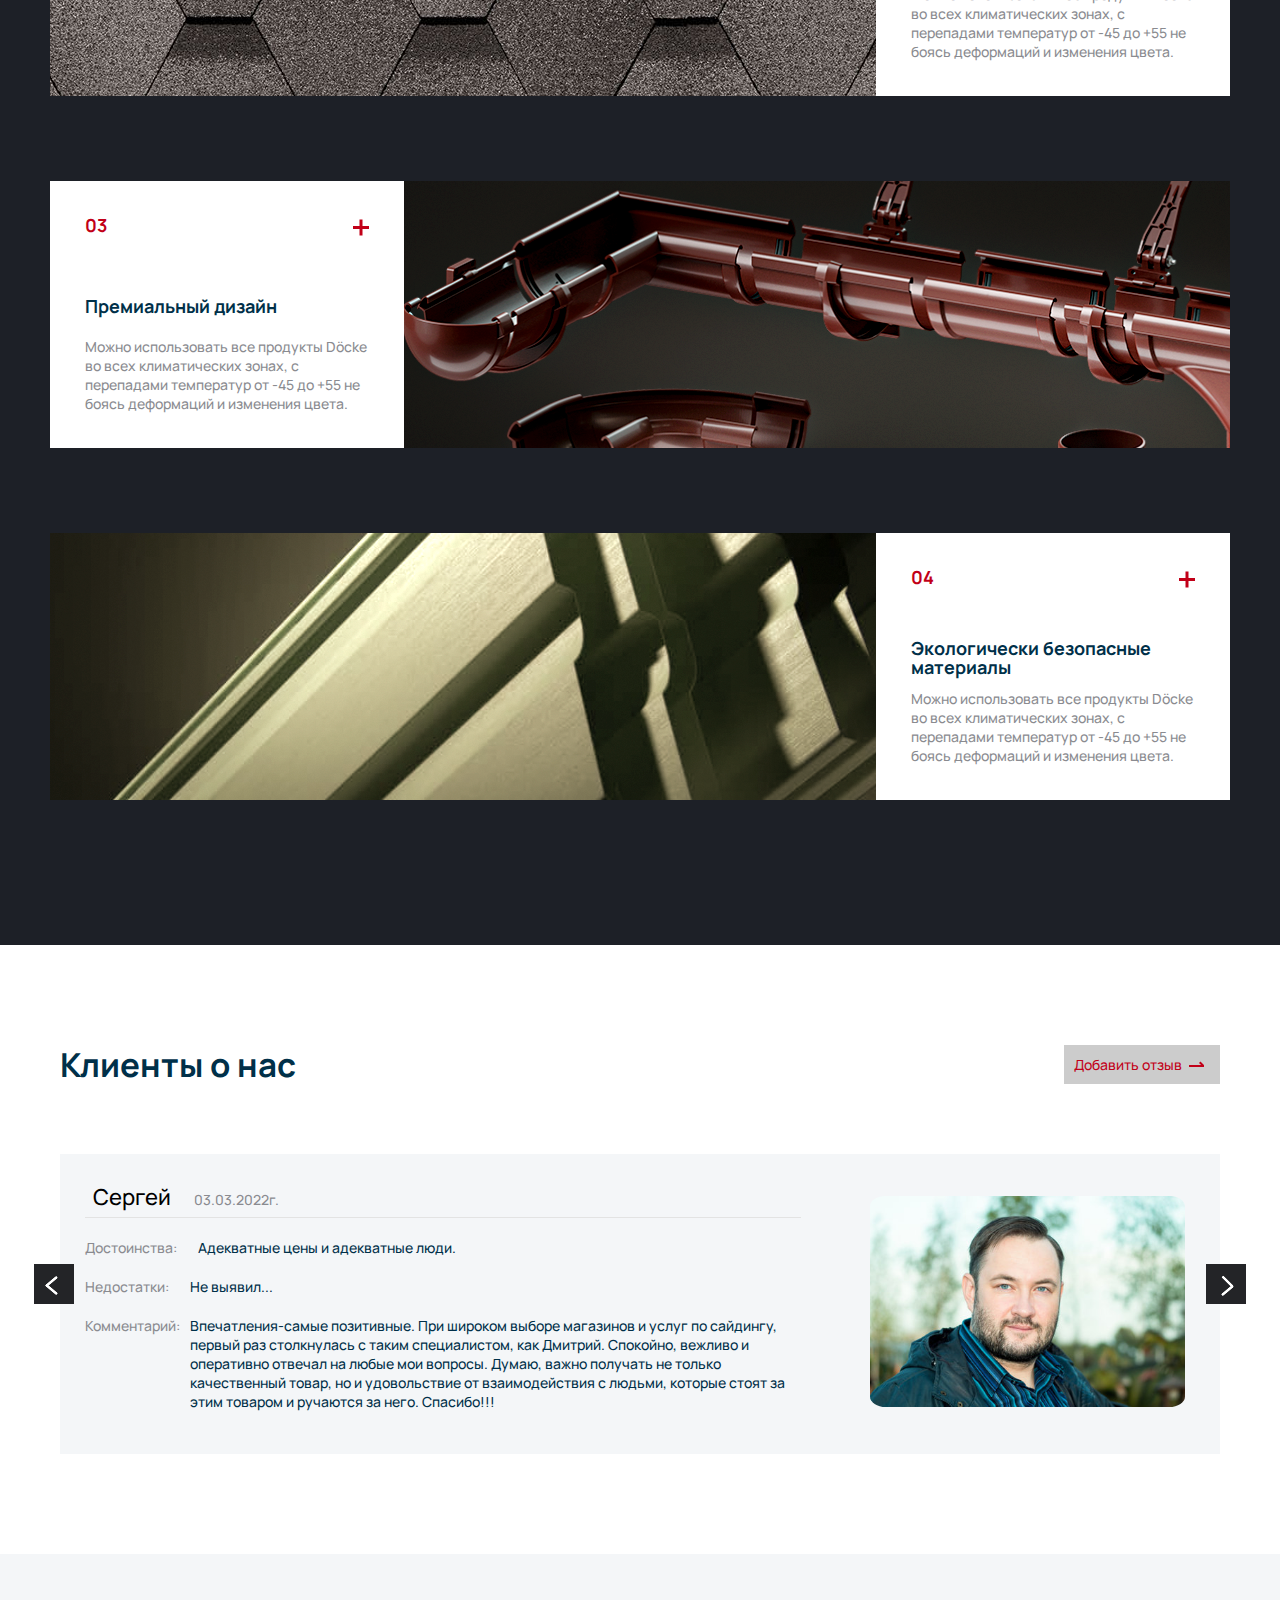
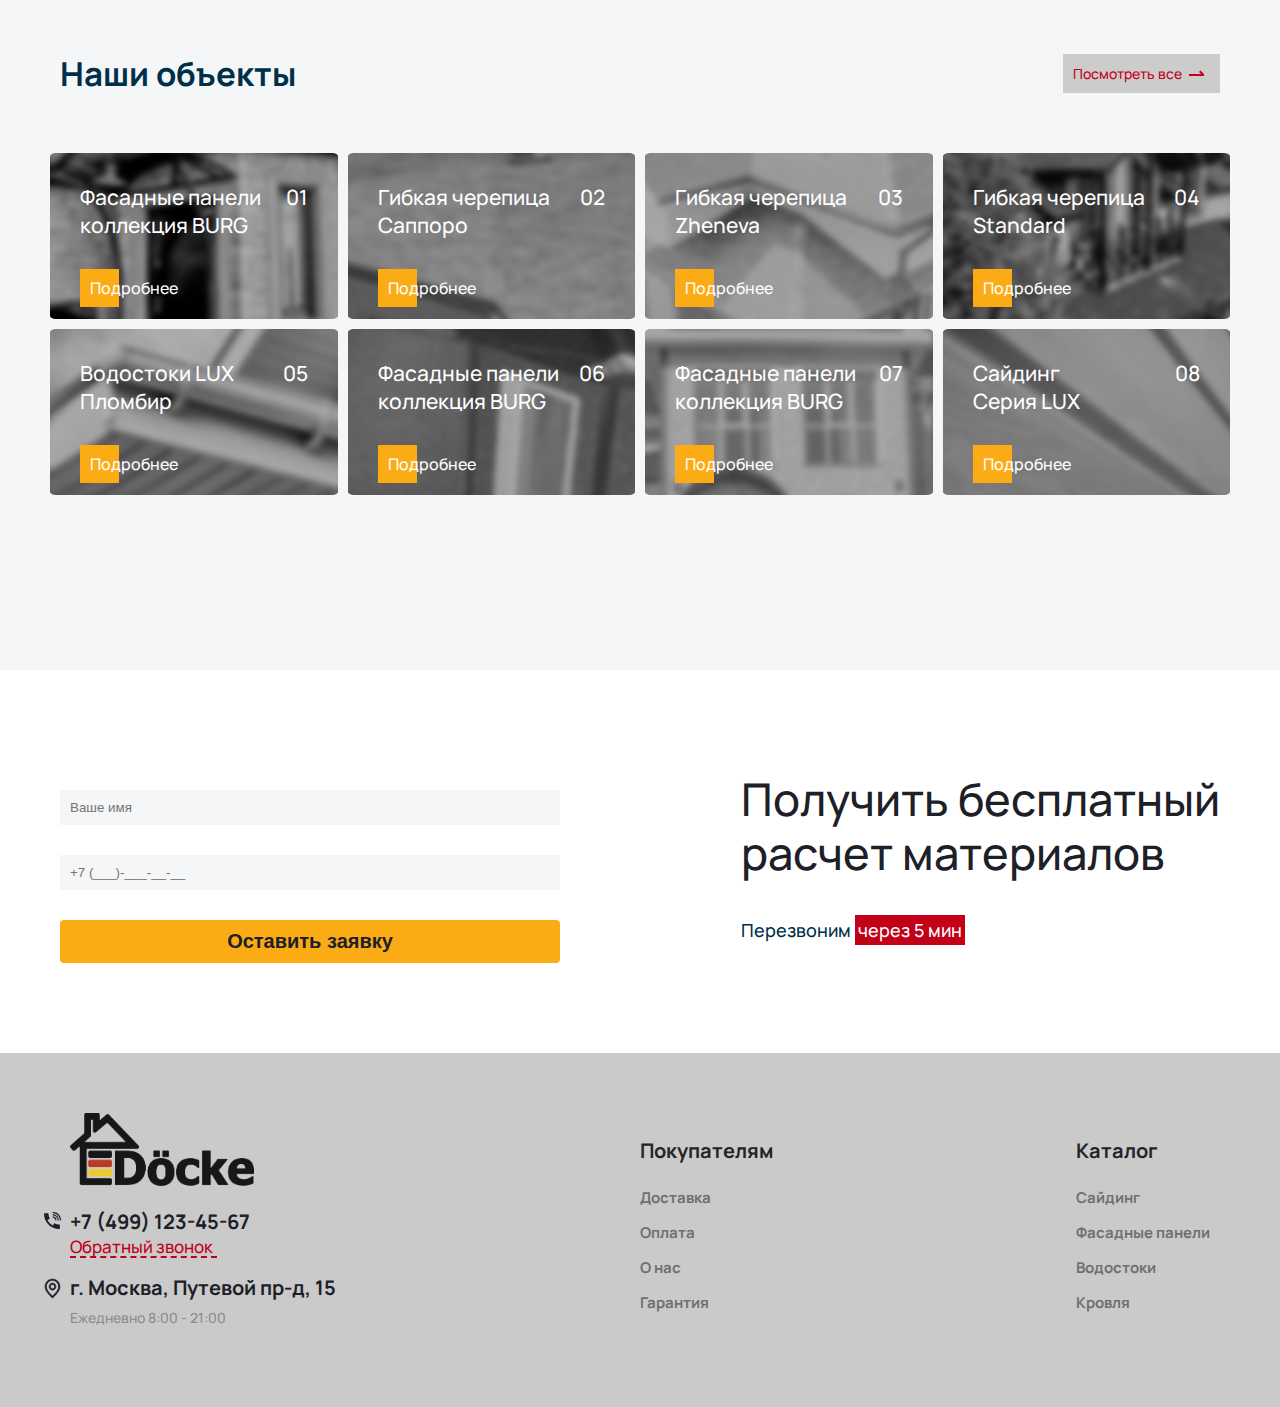
==== commit 09cf52ca: "66" ====
--- a/index.html
+++ b/index.html
@@ -557,7 +557,6 @@
                 </div>
                     <a class="view-all-category" href="siding.html">
                     <span>Добавить отзыв</span>
-                    <span class="decor-item"></span>
                 </a>
             </div>
 
@@ -712,7 +711,6 @@
                     </div>
                         <a class="view-all-category" href="siding.html">
                         <span>Посмотреть все</span>
-                        <span class="decor-item"></span>
                     </a>
                 </div>
 
--- a/css/style.css
+++ b/css/style.css
@@ -1495,8 +1495,10 @@
     }
 }
 
-
 @media (max-width: 650px) {
+    .header-wrapper {
+        padding-bottom: 8px;
+    }
     .modal-wrapper {
         right: 8%;
         width: 80%;
@@ -1622,7 +1624,7 @@
     }
 
     .category-title {
-        margin-bottom: 15px;
+        font-size: 20px;
     }
 
     .view-all-category {
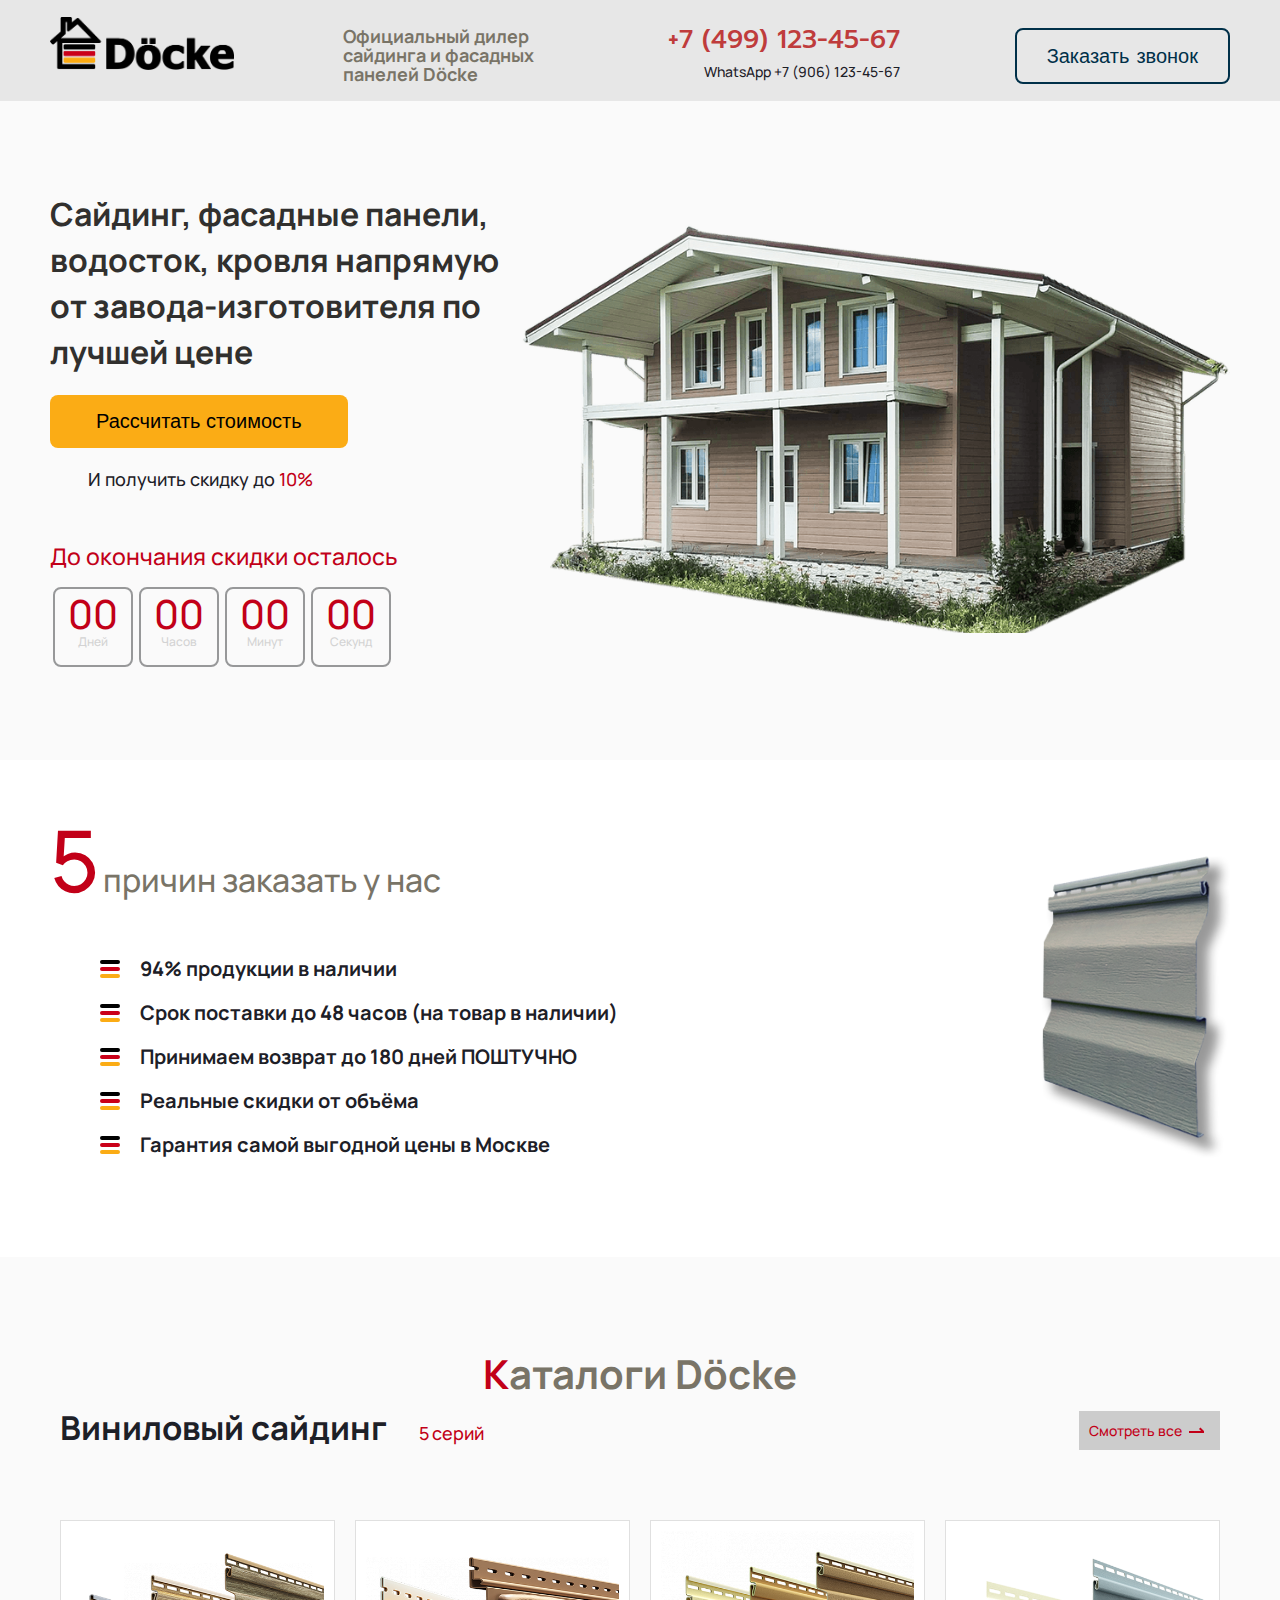
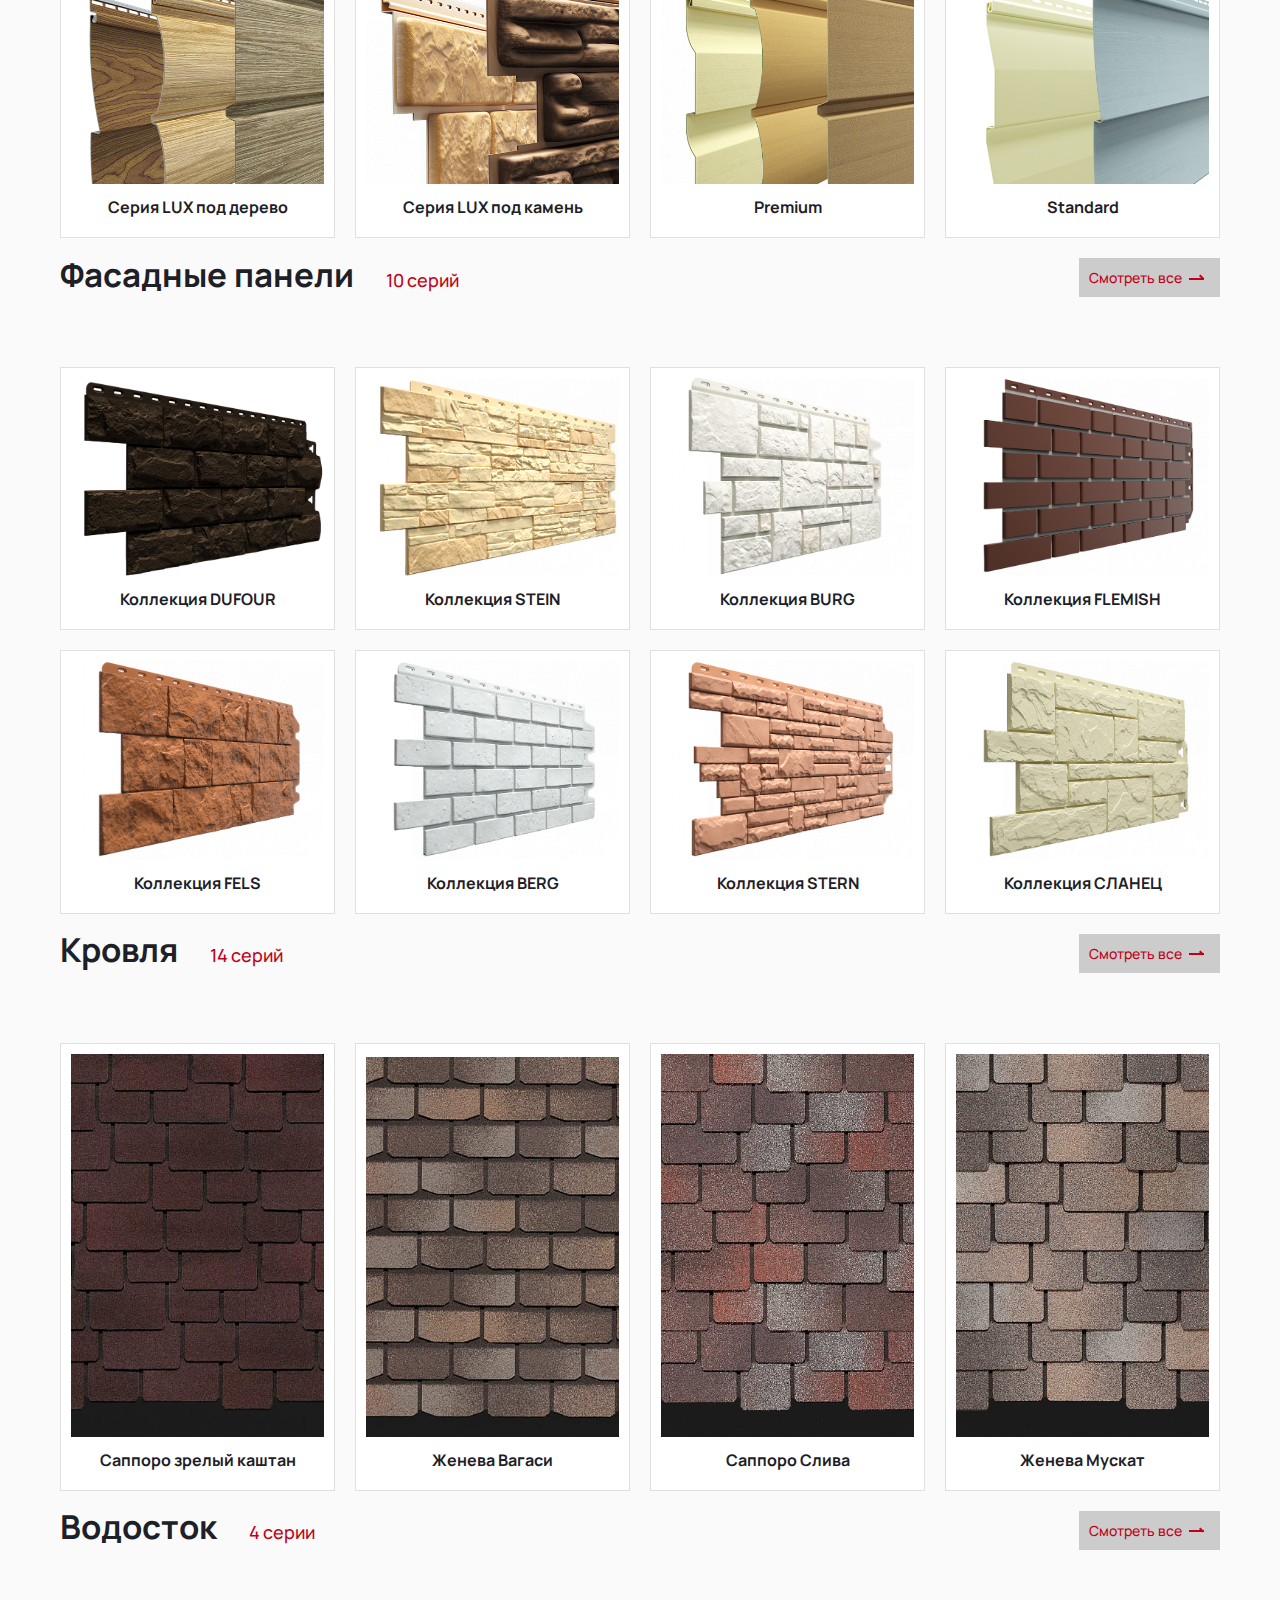
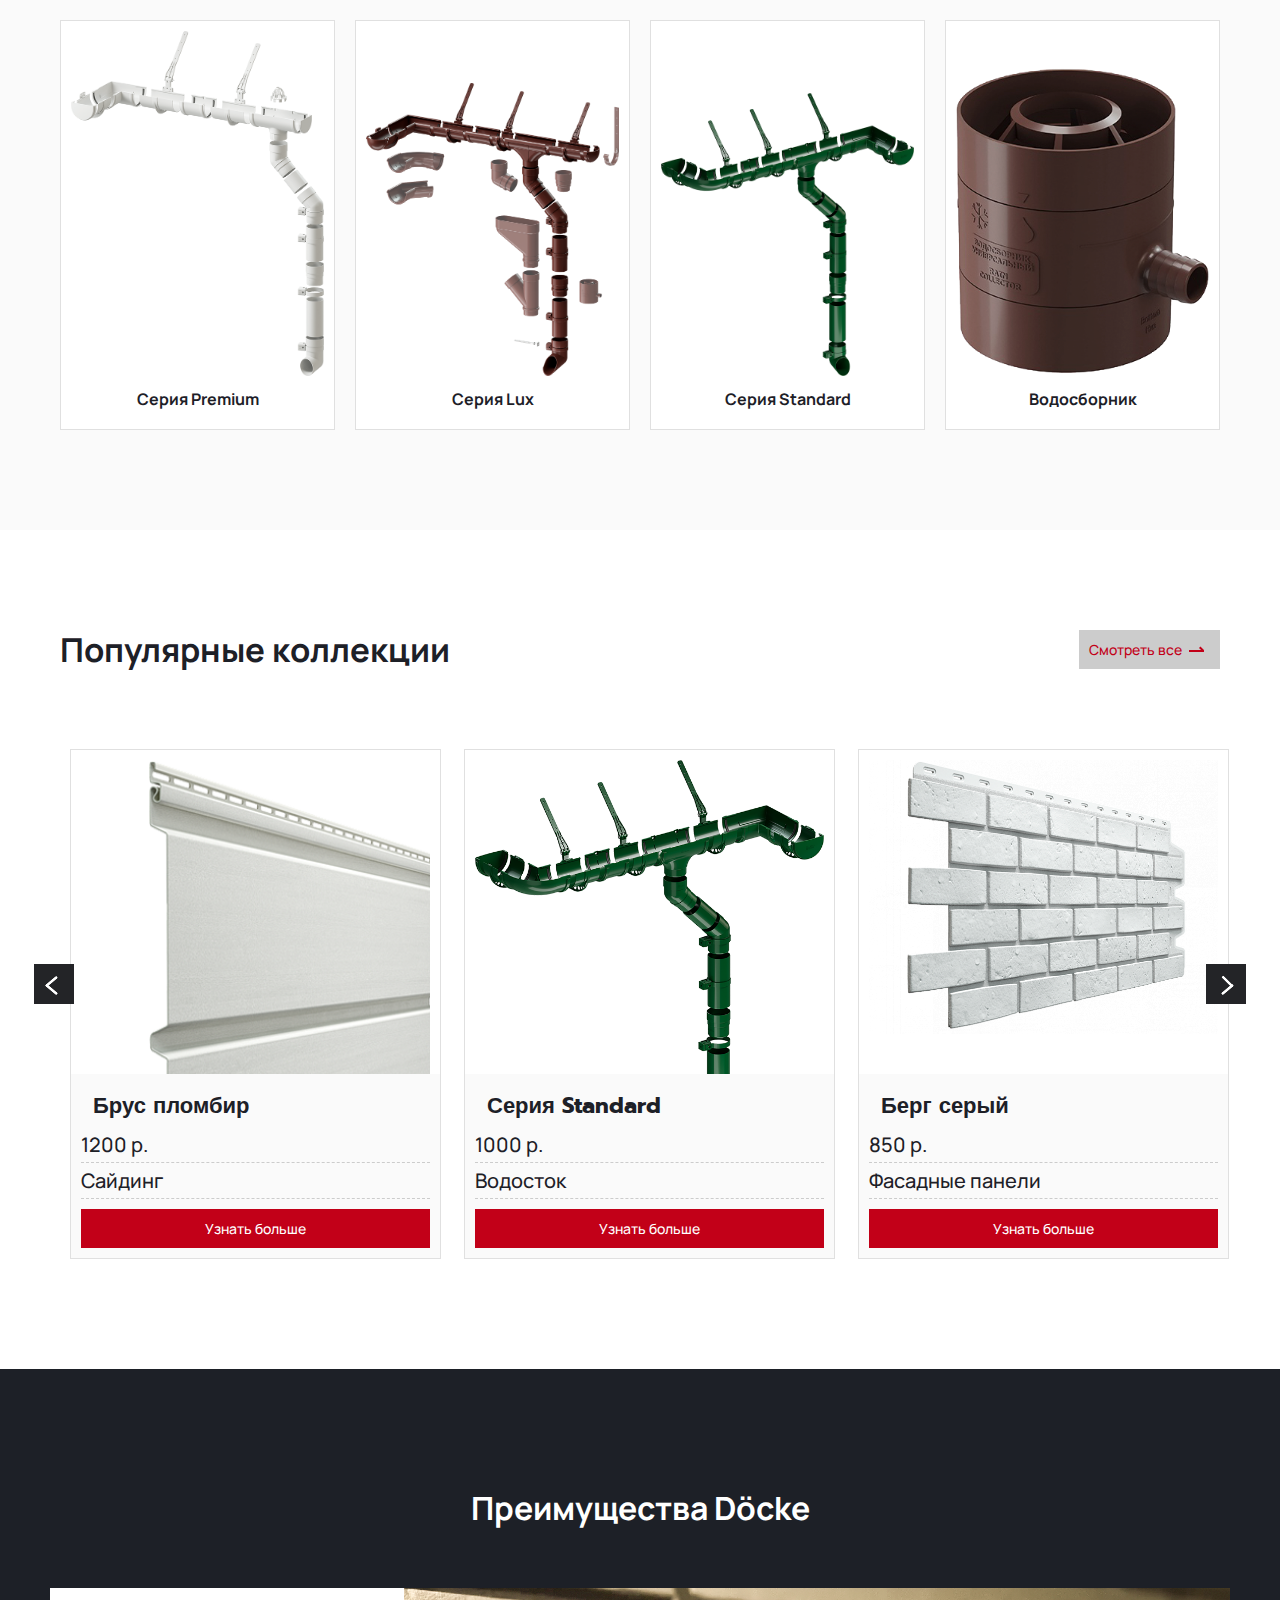
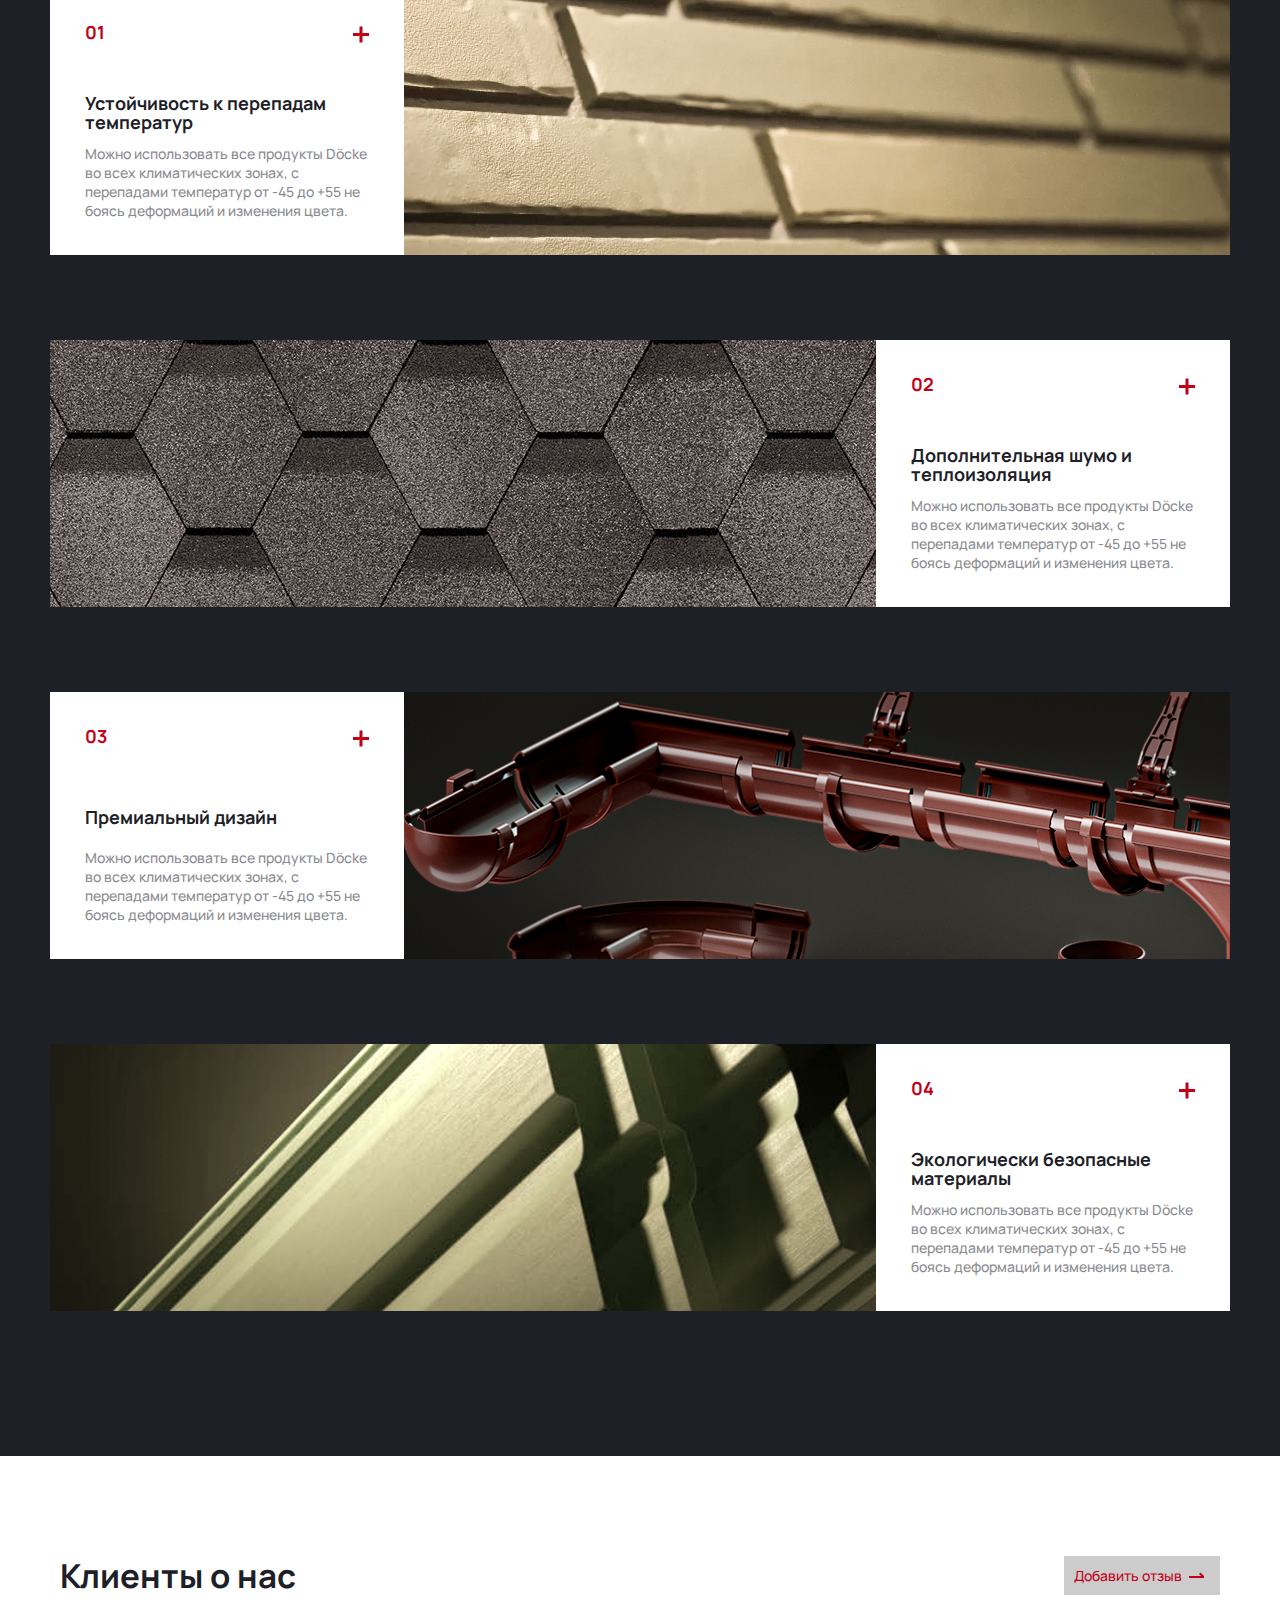
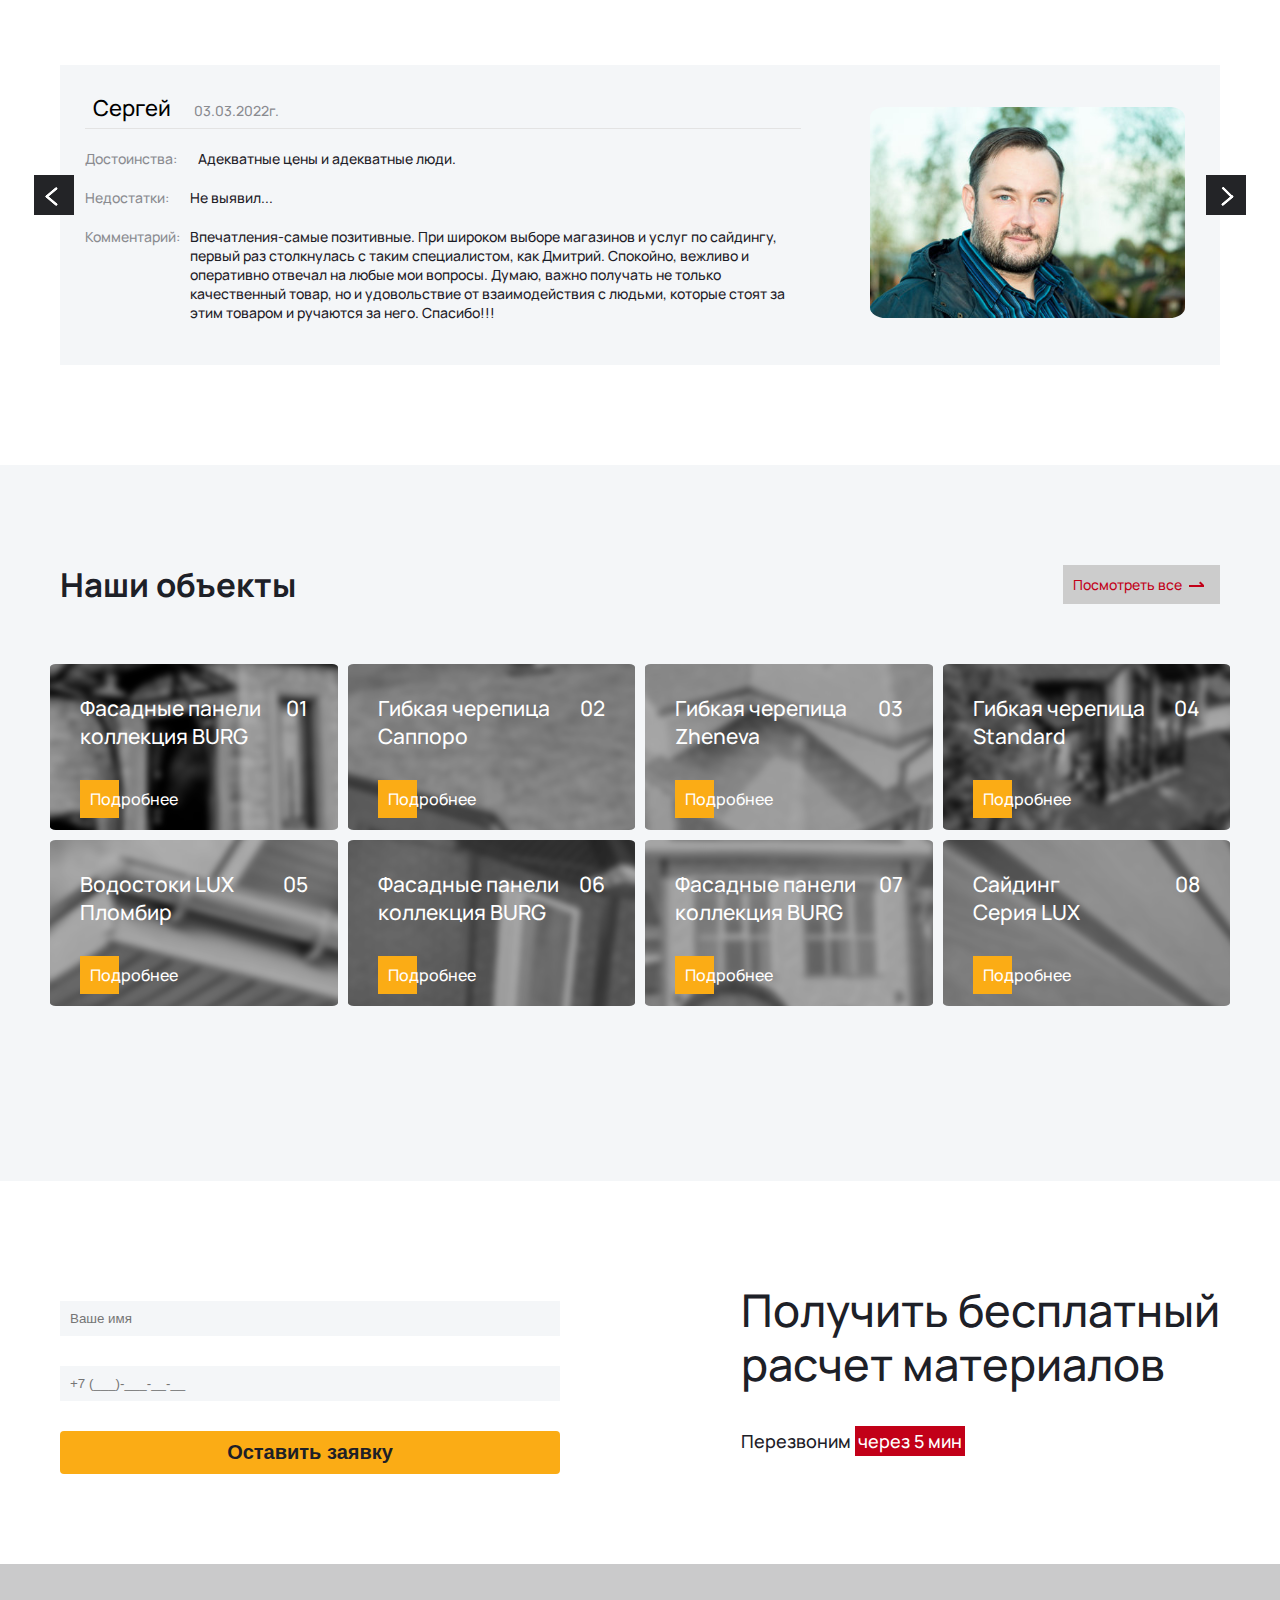
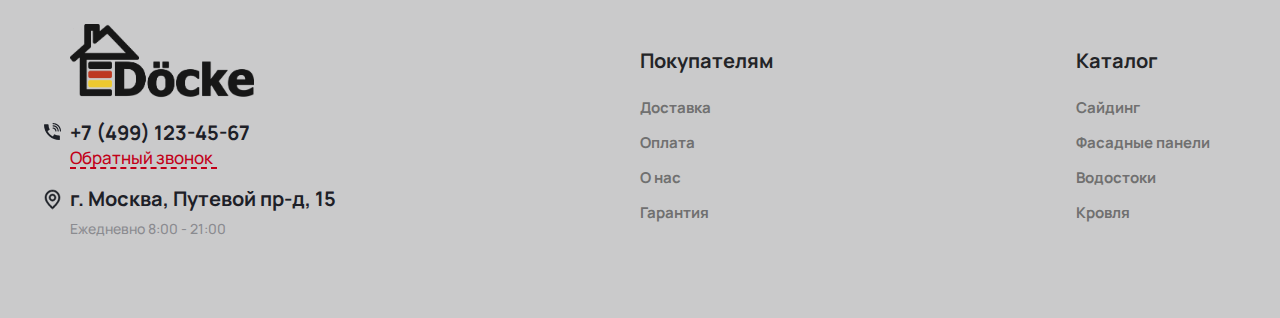
==== commit d28a0258: "77" ====
--- a/index.html
+++ b/index.html
@@ -169,36 +169,29 @@
             <div class="products-siries-inner">
 
                 <div class="products-siries-item">
-                    <div class="prewiev-wrap">
+                    <a class="prewiev-wrap">
                         <img src="images/preview-category/11.png" alt="" class="prewiev-img">
-                    </div>
+                    </a>
                     <p class="products-siries-id">Серия LUX под дерево</p>
                 </div>
                 <div class="products-siries-item">
-                    <div class="prewiev-wrap">
+                    <a class="prewiev-wrap">
                         <img src="images/preview-category/21.png" alt="" class="prewiev-img">
-                    </div>
+                    </a>
                     <p class="products-siries-id">Серия LUX под камень</p>
                 </div>
                 <div class="products-siries-item">
-                    <div class="prewiev-wrap">
+                    <a class="prewiev-wrap">
                         <img src="images/preview-category/3.png" alt="" class="prewiev-img">
-                    </div>
+                    </a>
                     <p class="products-siries-id">Premium</p>
                 </div>
                 <div class="products-siries-item">
-                    <div class="prewiev-wrap">
+                    <a class="prewiev-wrap">
                         <img src="images/preview-category/4.png" alt="" class="prewiev-img">
-                    </div>
+                    </a>
                     <p class="products-siries-id">Standard</p>
                 </div>
-                <div class="products-siries-item">
-                    <div class="prewiev-wrap">
-                        <img src="images/preview-category/11.png" alt="" class="prewiev-img">
-                    </div>
-                    <p class="products-siries-id">Софиты</p>
-                </div>
-
             </div>
 
             <div class="products-top-wrapper">
@@ -217,65 +210,52 @@
             <div class="products-siries-inner">
 
                 <div class="products-siries-item">
-                    <div class="prewiev-wrap"></div>
+                    <a class="prewiev-wrap"></a>
                     <img src="images/fasad-panel/Dufour_ishgil_prev.png" alt="" class="prewiev-img">
                     <p class="products-siries-id">Коллекция DUFOUR</p>
                 </div>
                 <div class="products-siries-item">
-                    <div class="prewiev-wrap">
+                    <a class="prewiev-wrap">
                         <img src="images/fasad-panel/STEIN_YAntarnyy.png" alt="" class="prewiev-img">
-                    </div>
+                    </a>
                     <p class="products-siries-id">Коллекция STEIN</p>
                 </div>
                 <div class="products-siries-item">
-                    <div class="prewiev-wrap">
+                    <a class="prewiev-wrap">
                         <img src="images/fasad-panel/BURG_tsvet_shersti.png" alt="" class="prewiev-img">
-                    </div>
+                    </a>
                     <p class="products-siries-id">Коллекция BURG</p>
                 </div>
                 <div class="products-siries-item">
-                    <div class="prewiev-wrap">
+                    <a class="prewiev-wrap">
                         <img src="images/fasad-panel/FLEMISH_Korichnevyy.png" alt="" class="prewiev-img">
-                    </div>
+                    </a>
                     <p class="products-siries-id">Коллекция FLEMISH</p>
                 </div>
                 <div class="products-siries-item">
-                    <div class="prewiev-wrap">
+                    <a class="prewiev-wrap">
                         <img src="images/fasad-panel/FELS_Terrakotovyy.png" alt="" class="prewiev-img">
-                    </div>
+                    </a>
                     <p class="products-siries-id">Коллекция FELS</p>
                 </div>
                 <div class="products-siries-item">
-                    <div class="prewiev-wrap">
+                    <a class="prewiev-wrap">
                         <img src="images/fasad-panel/BERG_Seryy.png" alt="" class="prewiev-img">
-                    </div>
+                    </a>
                     <p class="products-siries-id">Коллекция BERG</p>
                 </div>
                 <div class="products-siries-item">
-                    <div class="prewiev-wrap">
+                    <a class="prewiev-wrap">
                         <img src="images/fasad-panel/STERN_Rodos.png" alt="" class="prewiev-img">
-                    </div>
+                    </a>
                     <p class="products-siries-id">Коллекция STERN</p>
                 </div>
                 <div class="products-siries-item">
-                    <div class="prewiev-wrap">
+                    <a class="prewiev-wrap">
                         <img src="images/fasad-panel/SLATE_SHamoni.png" alt="" class="prewiev-img">
-                    </div>
+                    </a>
                     <p class="products-siries-id">Коллекция СЛАНЕЦ</p>
                 </div>
-                <div class="products-siries-item">
-                    <div class="prewiev-wrap">
-                        <img src="images/fasad-panel/KLINKER_Monte.png" alt="" class="prewiev-img">
-                    </div>
-                    <p class="products-siries-id">Коллекция KLINKER</p>
-                </div>
-                <div class="products-siries-item">
-                    <div class="prewiev-wrap">
-                        <img src="images/fasad-panel/EDEL_TSirkon.png" alt="" class="prewiev-img">
-                    </div>
-                    <p class="products-siries-id">Коллекция EDEL</p>
-                </div>
-
             </div>
 
             <div class="products-top-wrapper">
@@ -292,44 +272,30 @@
             </div>
 
             <div class="products-siries-inner">
-
-                <div class="products-siries-item">
-                    <div class="prewiev-wrap">
+                <div class="products-siries-item">
+                    <a class="prewiev-wrap">
                         <img src="images/roof/sapporo_zrelyy_kashtan_prev1.jpg" alt="" class="prewiev-img">
-                    </div>
+                    </a>
                     <p class="products-siries-id">Саппоро зрелый каштан</p>
                 </div>
                 <div class="products-siries-item">
-                    <div class="prewiev-wrap">
+                    <a class="prewiev-wrap">
                         <img src="images/roof/zheneva_vagasi_prev1.jpg" alt="" class="prewiev-img">
-                    </div>
+                    </a>
                     <p class="products-siries-id">Женева Вагаси</p>
                 </div>
                 <div class="products-siries-item">
-                    <div class="prewiev-wrap">
+                    <a class="prewiev-wrap">
                         <img src="images/roof/Sapporo_sliva_prev.jpg" alt="" class="prewiev-img">
-                    </div>
+                    </a>
                     <p class="products-siries-id">Саппоро Слива</p>
                 </div>
                 <div class="products-siries-item">
-                    <div class="prewiev-wrap">
+                    <a class="prewiev-wrap">
                         <img src="images/roof/Sapporo_vagasi_prev.jpg" alt="" class="prewiev-img">
-                    </div>
+                    </a>
                     <p class="products-siries-id">Женева Мускат</p>
                 </div>
-                <div class="products-siries-item">
-                    <div class="prewiev-wrap">
-                        <img src="images/roof/Sapporo_kofe_prev.jpg" alt="" class="prewiev-img">
-                    </div>
-                    <p class="products-siries-id">Саппоро кофе</p>
-                </div>
-                <div class="products-siries-item">
-                    <div class="prewiev-wrap">
-                        <img src="images/roof/Sapporo_sliva_prev.jpg" alt="" class="prewiev-img">
-                    </div>
-                    <p class="products-siries-id">Женева Чили</p>
-                </div>
-
             </div>
 
             <div class="products-top-wrapper">
@@ -348,27 +314,27 @@
             <div class="products-siries-inner">
 
                 <div class="products-siries-item">
-                    <div class="prewiev-wrap">
+                    <a class="prewiev-wrap">
                         <img src="images/waterstock/all_plombir_1.png" alt="" class="prewiev-img">
-                    </div>
+                    </a>
                     <p class="products-siries-id">Серия Premium</p>
                 </div>
                 <div class="products-siries-item">
-                    <div class="prewiev-wrap">
+                    <a class="prewiev-wrap">
                         <img src="images/waterstock/LUX_shok1_1_.png" alt="" class="prewiev-img">
-                    </div>
+                    </a>
                     <p class="products-siries-id">Серия Lux</p>
                 </div>
                 <div class="products-siries-item">
-                    <div class="prewiev-wrap">
+                    <a class="prewiev-wrap">
                         <img src="images/waterstock/zelenyy_1.png" alt="" class="prewiev-img">
-                    </div>
+                    </a>
                     <p class="products-siries-id">Серия Standard</p>
                 </div>
                 <div class="products-siries-item">
-                    <div class="prewiev-wrap">
+                    <a class="prewiev-wrap">
                         <img src="images/waterstock/vodosbornik.png" alt="" class="prewiev-img">
-                    </div>
+                    </a>
                     <p class="products-siries-id">Водосборник</p>
                 </div>
 
--- a/css/style.css
+++ b/css/style.css
@@ -1,4 +1,5 @@
 @import "siding.css";
+@import "product.css";
 
 *,
 *::before,
@@ -72,7 +73,7 @@
 /* #ca0019-- красный */
 
 body {
-    color: #003049;
+    color: #1D2027;
     font-family: "Manrope", sans-serif;
     font-size: 14px;
     line-height: 19px;
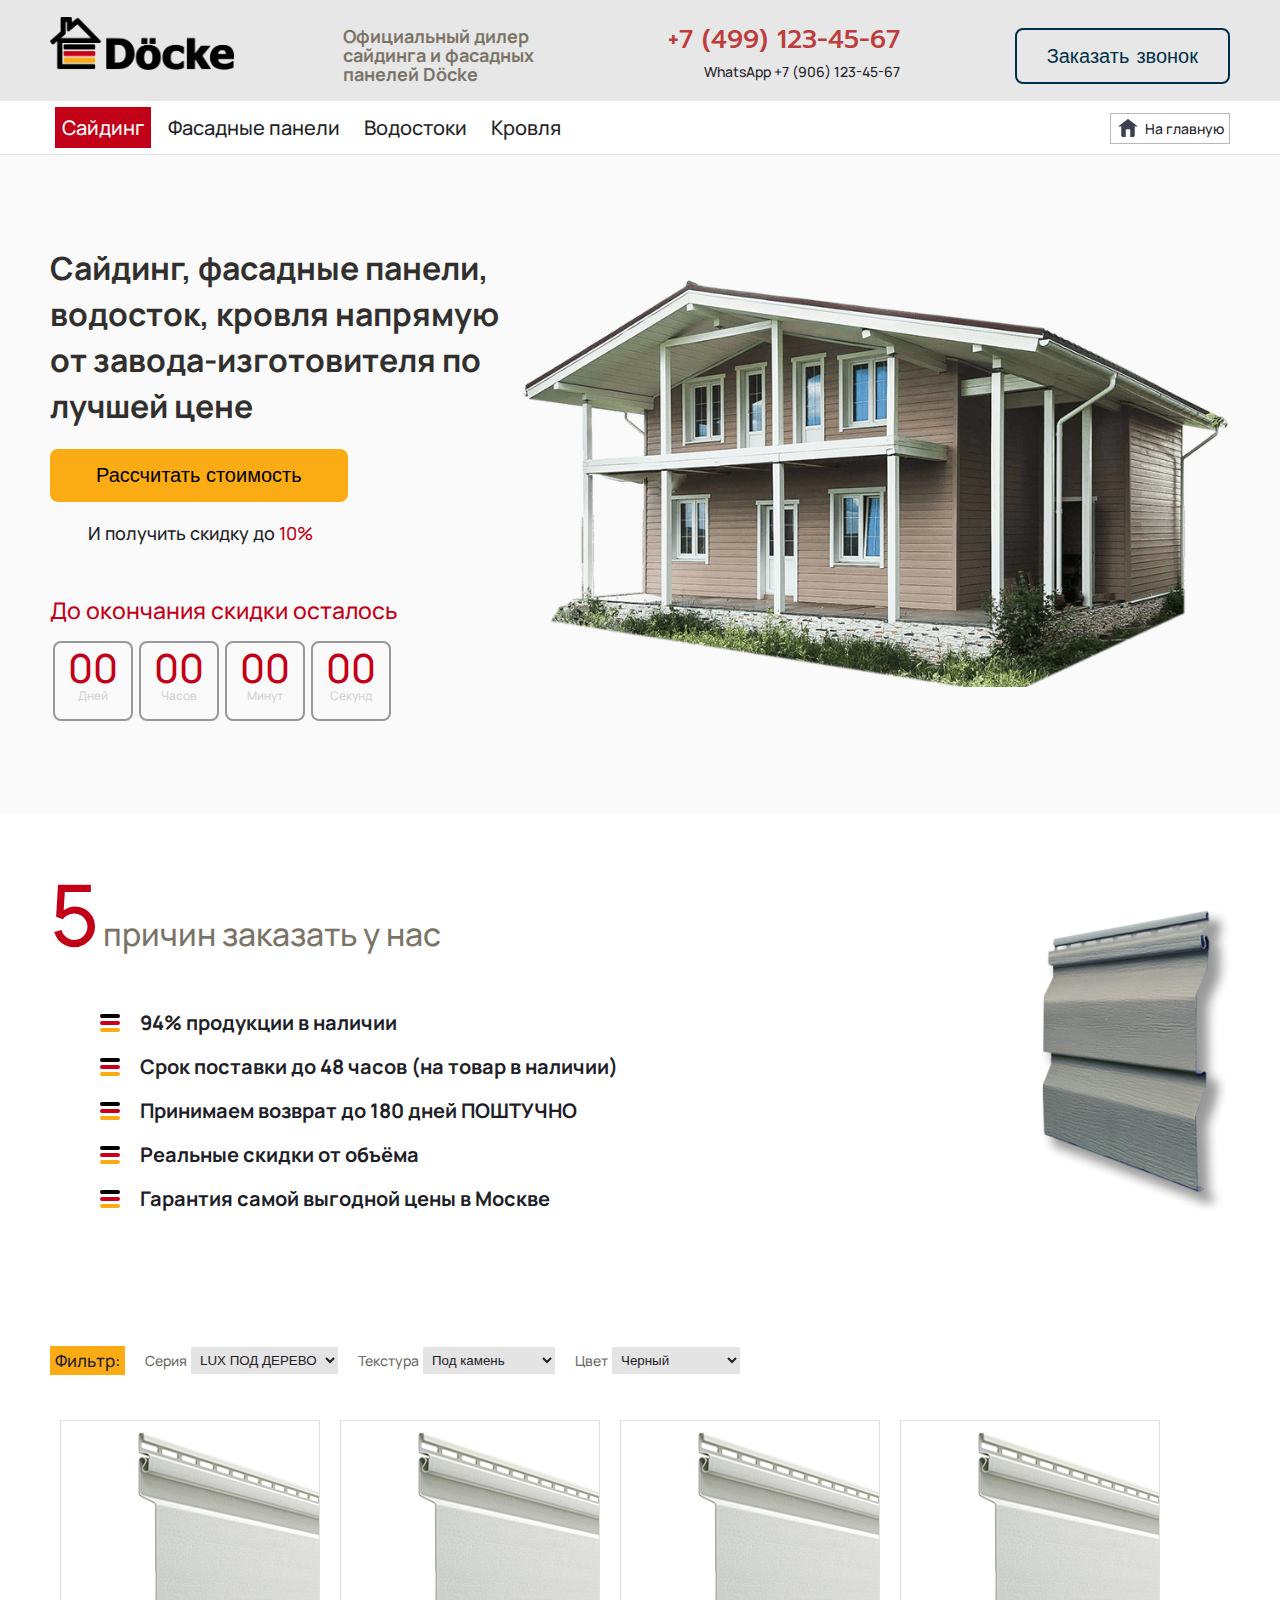
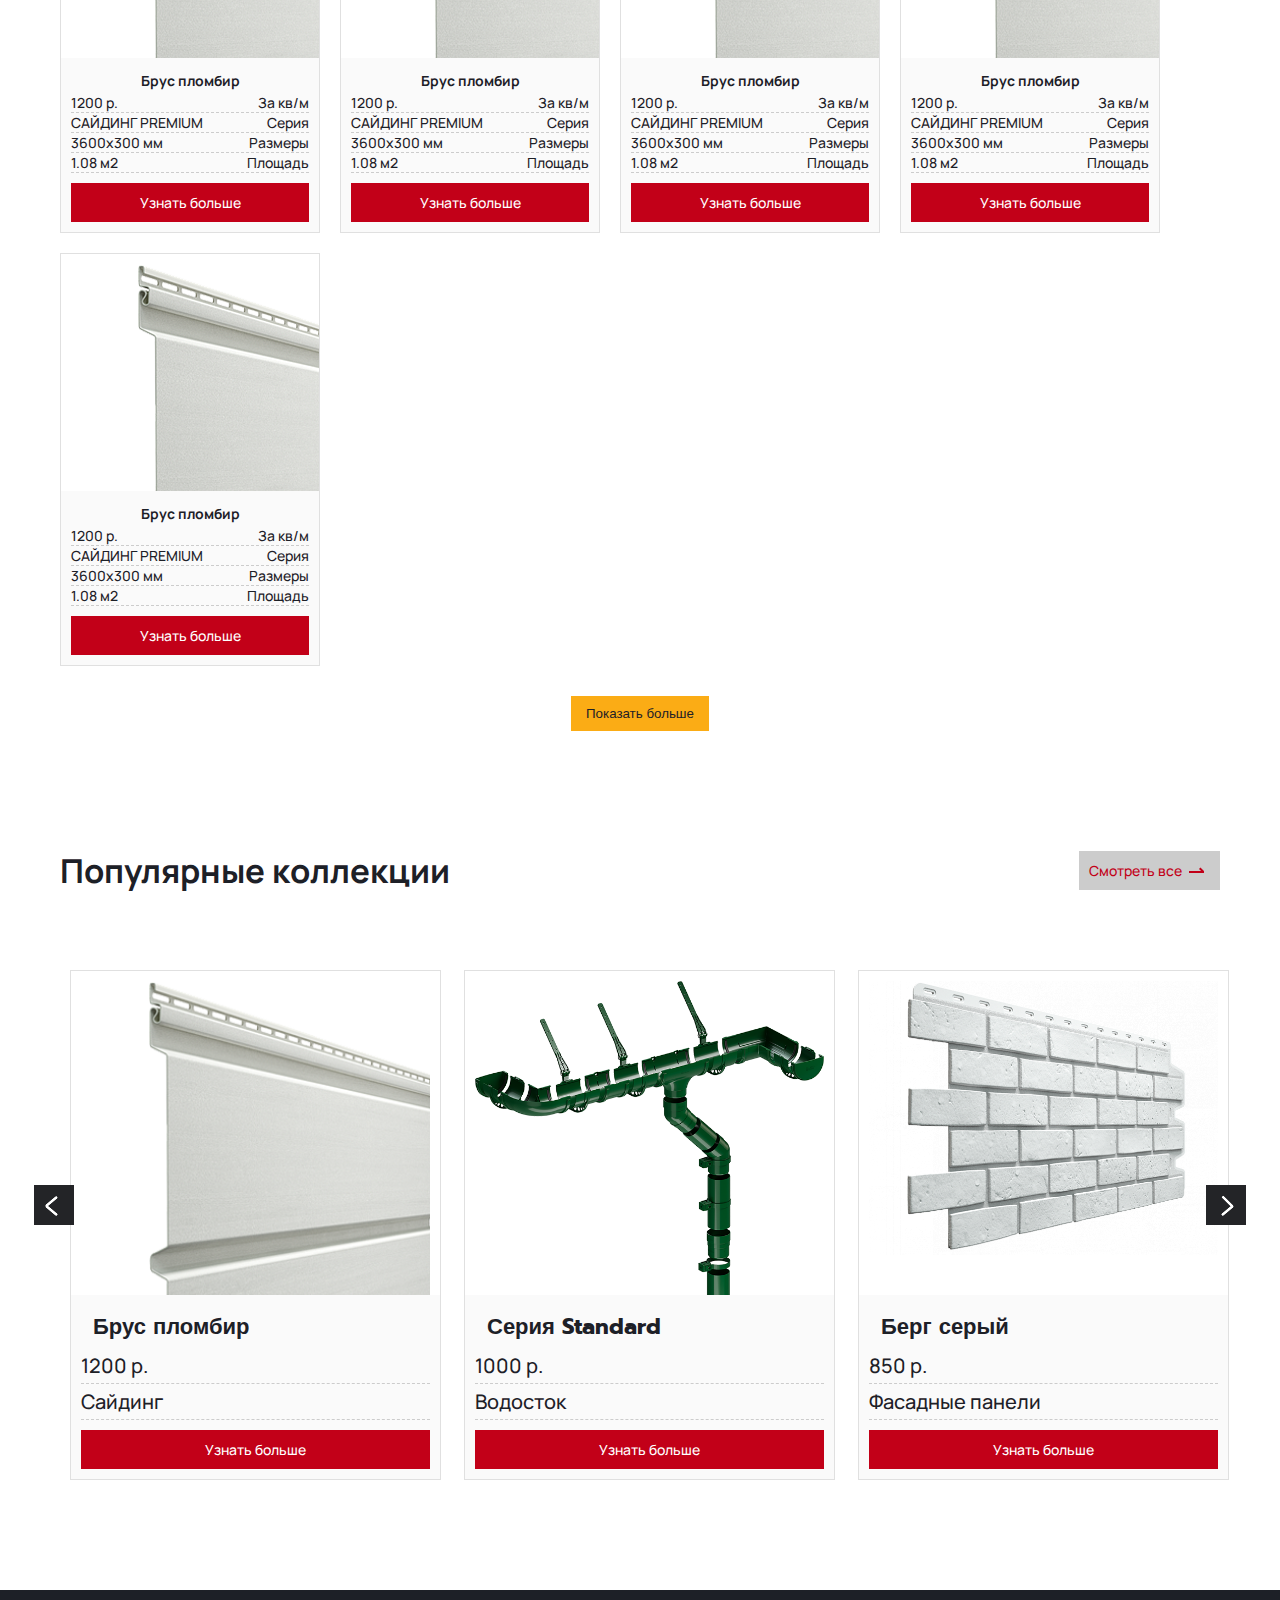
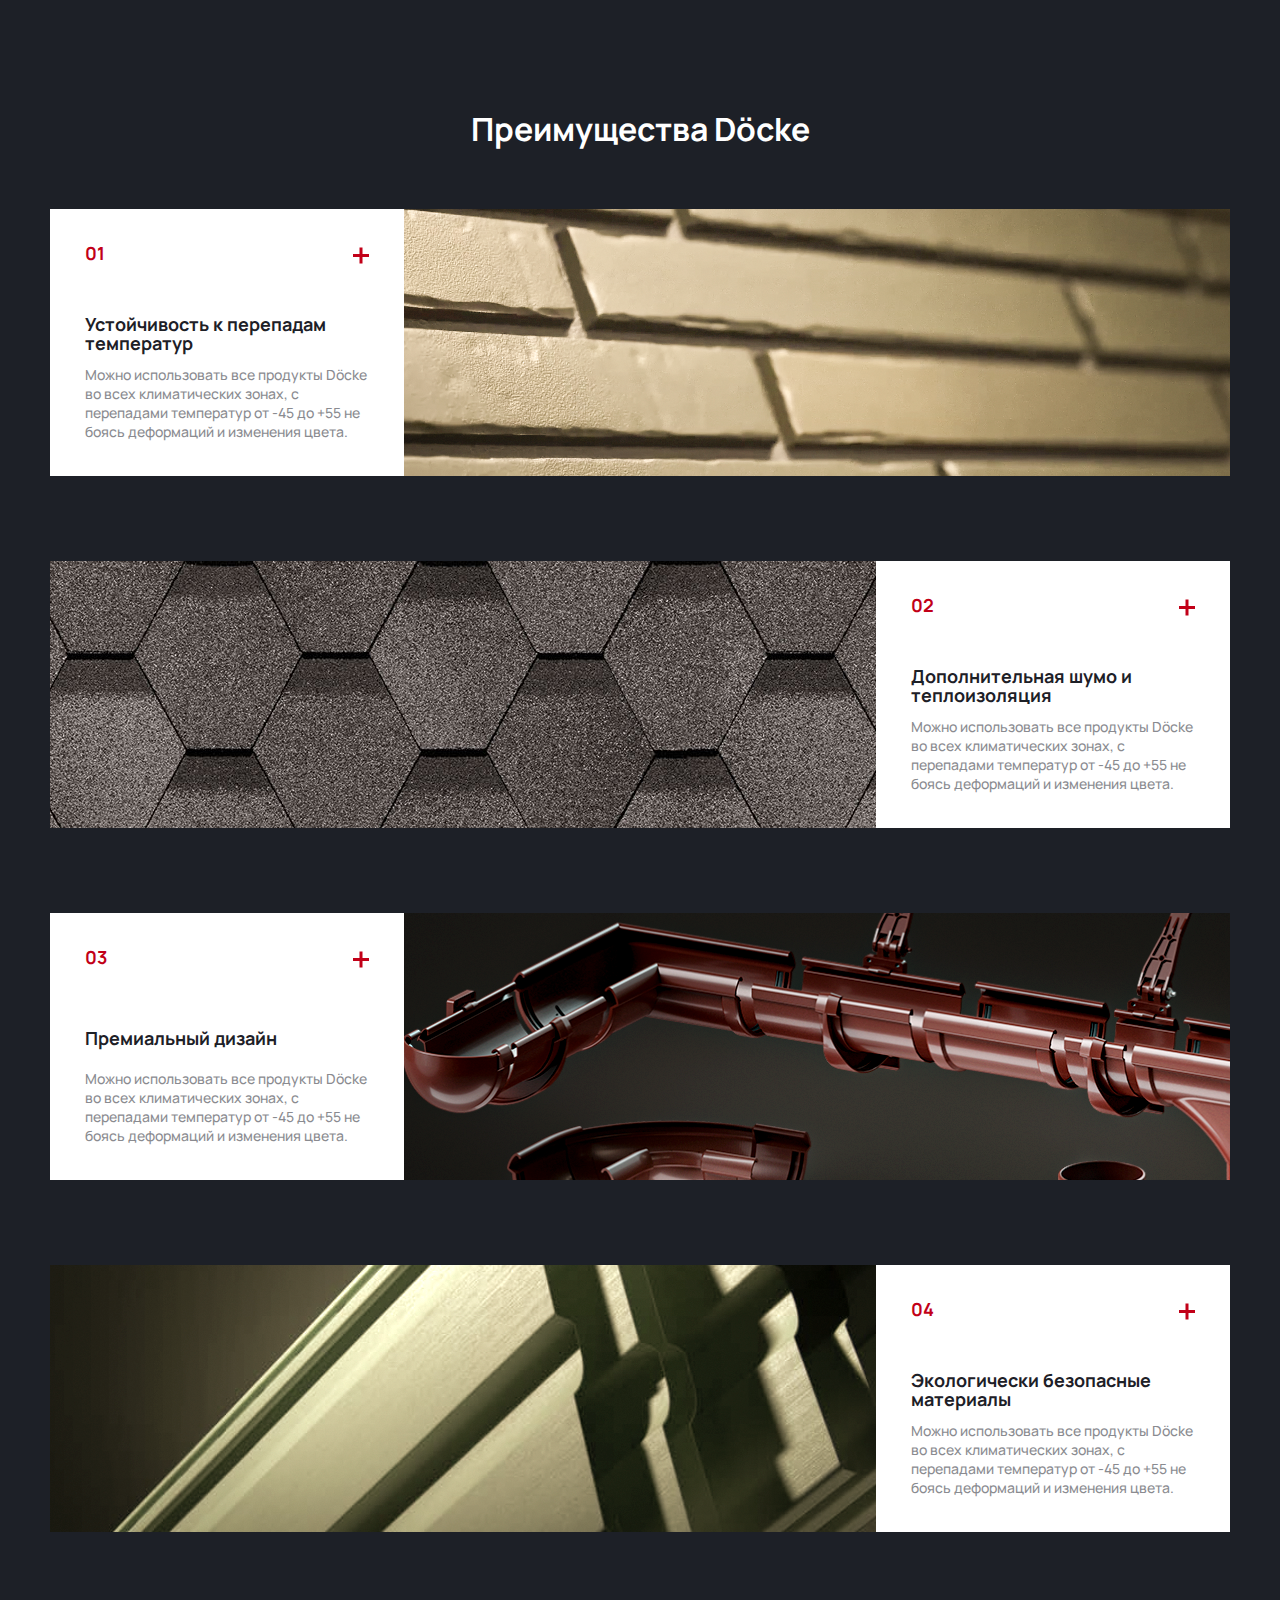
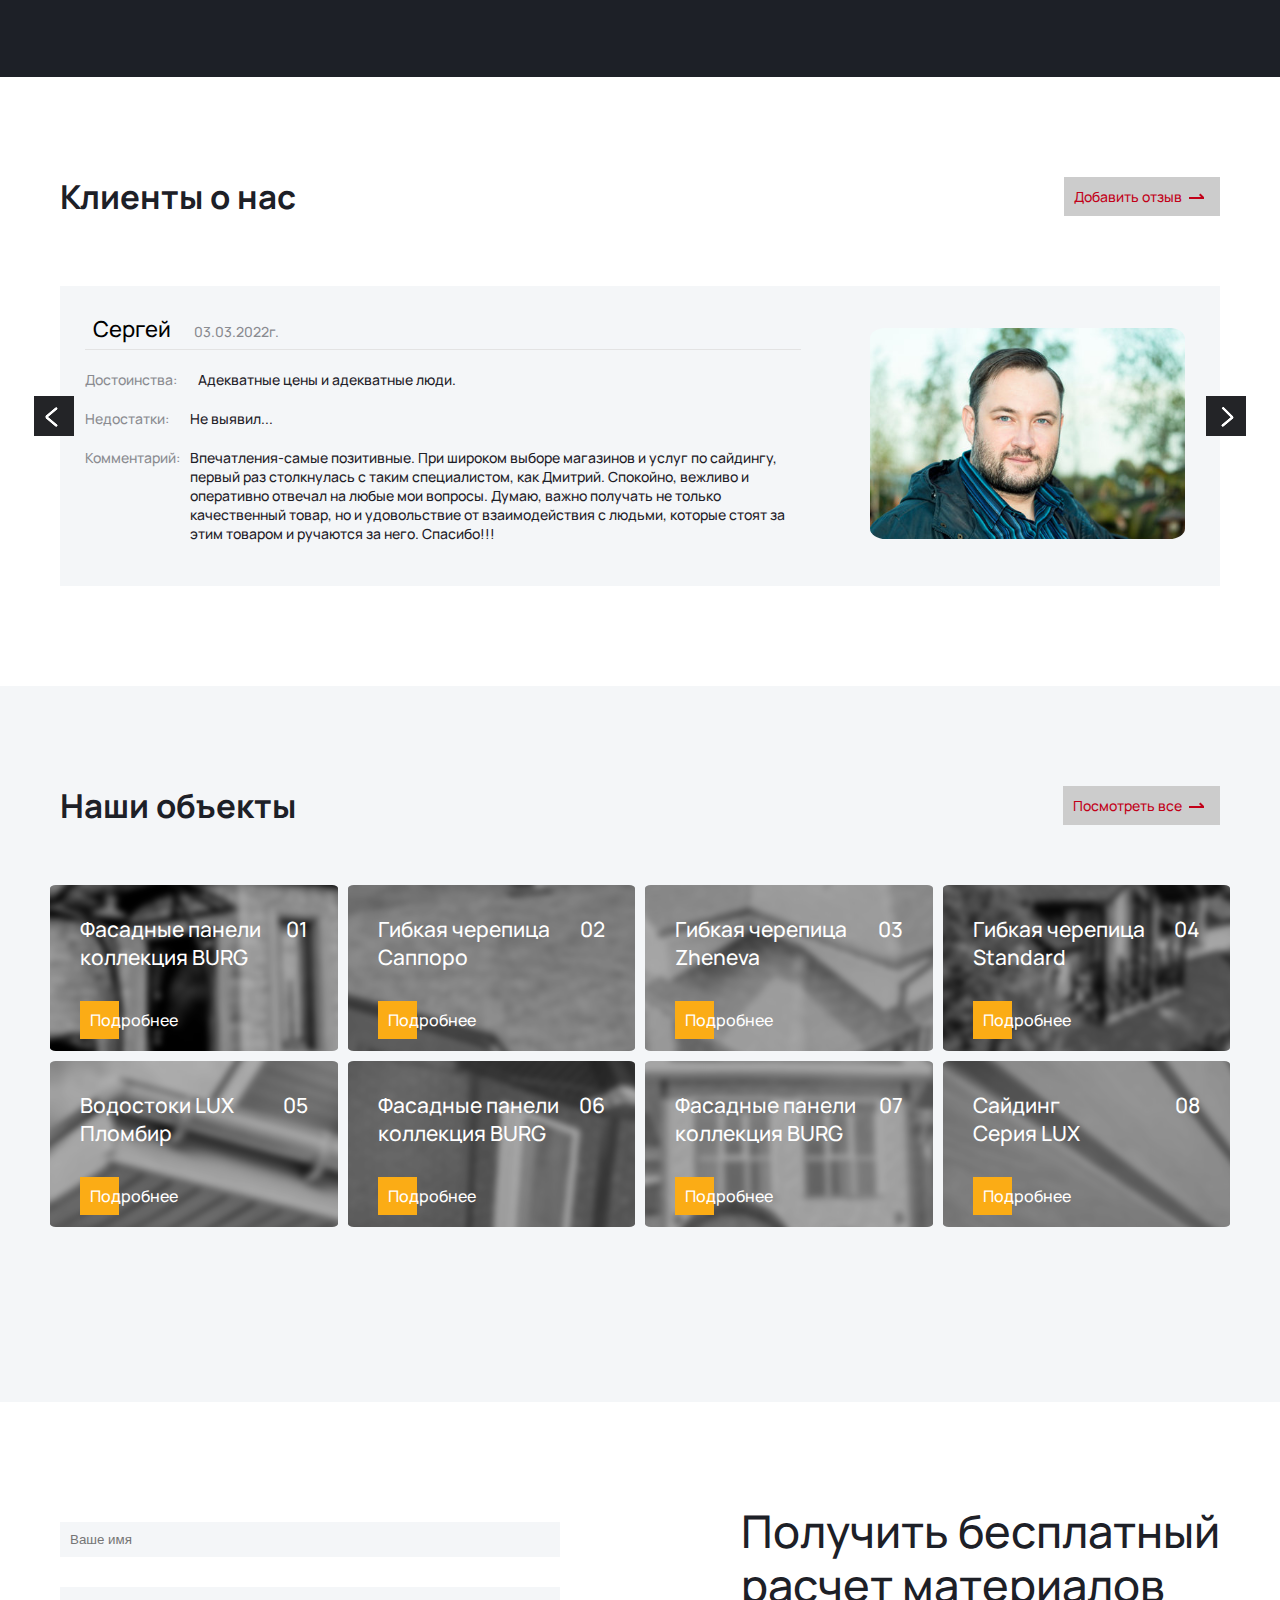
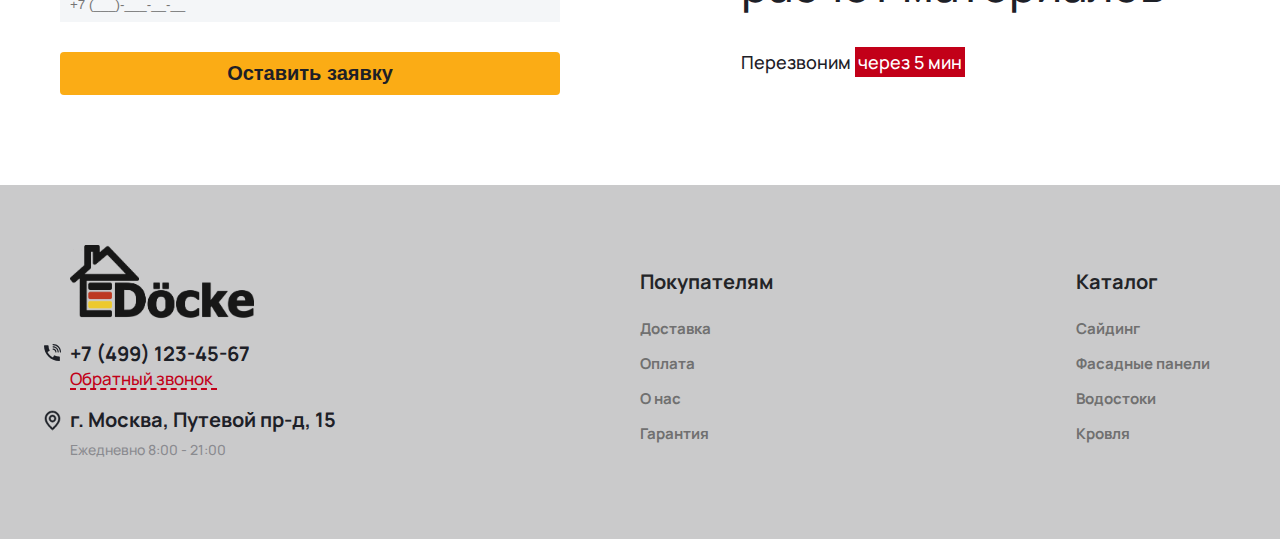
==== commit bdfba4e9: "99" ====
--- a/index.html
+++ b/index.html
@@ -45,10 +45,37 @@
                 <span>Заказать звонок</span>
             </button>
         </div>
-
+    </div>
+    <div class="header-bottom-wrapper">
+        <div class="container">
+            <div class="header-bottom-inner">
+                <ul class="catalog-inner">
+                    <li class="catalog-list-item">
+                        <a href="#" class="catalog-link-item active">
+                            Сайдинг
+                        </a>
+                    </li>
+                    <li class="catalog-list-item">
+                        <a href="#" class="catalog-link-item">
+                            Фасадные панели
+                        </a>
+                    </li>
+                    <li class="catalog-list-item">
+                        <a href="#" class="catalog-link-item">
+                            Водостоки
+                        </a>
+                    </li>
+                    <li class="catalog-list-item">
+                        <a href="#" class="catalog-link-item">
+                            Кровля
+                        </a>
+                    </li>
+                </ul>
+                <a href="index.html" class="back-benefits">На главную</a>
+            </div>
+        </div>
     </div>
 </header>
-
 
 <main class="main">
     <div class="container">
@@ -148,198 +175,176 @@
     </div>
 </section>
 
-<section class="products">
+<section class="catalog-2">
     <div class="container">
-        <div class="products-wrapper">
-            <h2 class="products-title"><span class="red-title">К</span>аталоги Döcke</h2>
-
-            <div class="products-top-wrapper">
-                <div class="products-title-wrapper">
-                    <h3 class="category-title">Виниловый сайдинг</h3>
-                    <div class="category-counter">
-                        <span class="siries-num">5</span>
-                        <span class="siries-text">серий</span>
-                    </div>
-                </div>
-                  <a href="siding.html" class="view-all-category">
-                    <span>Смотреть все</span>
-                </a>
-            </div>
-
-            <div class="products-siries-inner">
-
-                <div class="products-siries-item">
-                    <a class="prewiev-wrap">
-                        <img src="images/preview-category/11.png" alt="" class="prewiev-img">
-                    </a>
-                    <p class="products-siries-id">Серия LUX под дерево</p>
-                </div>
-                <div class="products-siries-item">
-                    <a class="prewiev-wrap">
-                        <img src="images/preview-category/21.png" alt="" class="prewiev-img">
-                    </a>
-                    <p class="products-siries-id">Серия LUX под камень</p>
-                </div>
-                <div class="products-siries-item">
-                    <a class="prewiev-wrap">
-                        <img src="images/preview-category/3.png" alt="" class="prewiev-img">
-                    </a>
-                    <p class="products-siries-id">Premium</p>
-                </div>
-                <div class="products-siries-item">
-                    <a class="prewiev-wrap">
-                        <img src="images/preview-category/4.png" alt="" class="prewiev-img">
-                    </a>
-                    <p class="products-siries-id">Standard</p>
-                </div>
-            </div>
-
-            <div class="products-top-wrapper">
-                <div class="products-title-wrapper">
-                    <h3 class="category-title">Фасадные панели</h3>
-                    <div class="category-counter">
-                        <span class="siries-num">10</span>
-                        <span class="siries-text">серий</span>
-                    </div>
-                </div>
-                  <a href="siding.html" class="view-all-category">
-                    <span>Смотреть все</span>
-                </a>
-            </div>
-
-            <div class="products-siries-inner">
-
-                <div class="products-siries-item">
-                    <a class="prewiev-wrap"></a>
-                    <img src="images/fasad-panel/Dufour_ishgil_prev.png" alt="" class="prewiev-img">
-                    <p class="products-siries-id">Коллекция DUFOUR</p>
-                </div>
-                <div class="products-siries-item">
-                    <a class="prewiev-wrap">
-                        <img src="images/fasad-panel/STEIN_YAntarnyy.png" alt="" class="prewiev-img">
-                    </a>
-                    <p class="products-siries-id">Коллекция STEIN</p>
-                </div>
-                <div class="products-siries-item">
-                    <a class="prewiev-wrap">
-                        <img src="images/fasad-panel/BURG_tsvet_shersti.png" alt="" class="prewiev-img">
-                    </a>
-                    <p class="products-siries-id">Коллекция BURG</p>
-                </div>
-                <div class="products-siries-item">
-                    <a class="prewiev-wrap">
-                        <img src="images/fasad-panel/FLEMISH_Korichnevyy.png" alt="" class="prewiev-img">
-                    </a>
-                    <p class="products-siries-id">Коллекция FLEMISH</p>
-                </div>
-                <div class="products-siries-item">
-                    <a class="prewiev-wrap">
-                        <img src="images/fasad-panel/FELS_Terrakotovyy.png" alt="" class="prewiev-img">
-                    </a>
-                    <p class="products-siries-id">Коллекция FELS</p>
-                </div>
-                <div class="products-siries-item">
-                    <a class="prewiev-wrap">
-                        <img src="images/fasad-panel/BERG_Seryy.png" alt="" class="prewiev-img">
-                    </a>
-                    <p class="products-siries-id">Коллекция BERG</p>
-                </div>
-                <div class="products-siries-item">
-                    <a class="prewiev-wrap">
-                        <img src="images/fasad-panel/STERN_Rodos.png" alt="" class="prewiev-img">
-                    </a>
-                    <p class="products-siries-id">Коллекция STERN</p>
-                </div>
-                <div class="products-siries-item">
-                    <a class="prewiev-wrap">
-                        <img src="images/fasad-panel/SLATE_SHamoni.png" alt="" class="prewiev-img">
-                    </a>
-                    <p class="products-siries-id">Коллекция СЛАНЕЦ</p>
-                </div>
-            </div>
-
-            <div class="products-top-wrapper">
-                <div class="products-title-wrapper">
-                    <h3 class="category-title">Кровля</h3>
-                    <div class="category-counter">
-                        <span class="siries-num">14</span>
-                        <span class="siries-text">серий</span>
-                    </div>
-                </div>
-                  <a href="siding.html" class="view-all-category">
-                    <span>Смотреть все</span>
-                </a>
-            </div>
-
-            <div class="products-siries-inner">
-                <div class="products-siries-item">
-                    <a class="prewiev-wrap">
-                        <img src="images/roof/sapporo_zrelyy_kashtan_prev1.jpg" alt="" class="prewiev-img">
-                    </a>
-                    <p class="products-siries-id">Саппоро зрелый каштан</p>
-                </div>
-                <div class="products-siries-item">
-                    <a class="prewiev-wrap">
-                        <img src="images/roof/zheneva_vagasi_prev1.jpg" alt="" class="prewiev-img">
-                    </a>
-                    <p class="products-siries-id">Женева Вагаси</p>
-                </div>
-                <div class="products-siries-item">
-                    <a class="prewiev-wrap">
-                        <img src="images/roof/Sapporo_sliva_prev.jpg" alt="" class="prewiev-img">
-                    </a>
-                    <p class="products-siries-id">Саппоро Слива</p>
-                </div>
-                <div class="products-siries-item">
-                    <a class="prewiev-wrap">
-                        <img src="images/roof/Sapporo_vagasi_prev.jpg" alt="" class="prewiev-img">
-                    </a>
-                    <p class="products-siries-id">Женева Мускат</p>
-                </div>
-            </div>
-
-            <div class="products-top-wrapper">
-                <div class="products-title-wrapper">
-                    <h3 class="category-title">Водосток</h3>
-                    <div class="category-counter">
-                        <span class="siries-num">4</span>
-                        <span class="siries-text">серии</span>
-                    </div>
-                </div>
-                   <a class="view-all-category">
-                    <span>Смотреть все</span>
-                </a>
-            </div>
-
-            <div class="products-siries-inner">
-
-                <div class="products-siries-item">
-                    <a class="prewiev-wrap">
-                        <img src="images/waterstock/all_plombir_1.png" alt="" class="prewiev-img">
-                    </a>
-                    <p class="products-siries-id">Серия Premium</p>
-                </div>
-                <div class="products-siries-item">
-                    <a class="prewiev-wrap">
-                        <img src="images/waterstock/LUX_shok1_1_.png" alt="" class="prewiev-img">
-                    </a>
-                    <p class="products-siries-id">Серия Lux</p>
-                </div>
-                <div class="products-siries-item">
-                    <a class="prewiev-wrap">
-                        <img src="images/waterstock/zelenyy_1.png" alt="" class="prewiev-img">
-                    </a>
-                    <p class="products-siries-id">Серия Standard</p>
-                </div>
-                <div class="products-siries-item">
-                    <a class="prewiev-wrap">
-                        <img src="images/waterstock/vodosbornik.png" alt="" class="prewiev-img">
-                    </a>
-                    <p class="products-siries-id">Водосборник</p>
-                </div>
-
-            </div>
-
+        <div class="catalog-wrap">
+            <div class="filter-catalog">
+                <span class="filter-title">Фильтр:</span>
+                <div class="filter-wrapper">
+                    <div class="filter-item">
+                        <span class="filter-text">Серия</span>
+                        <select class="texture-container">
+                            <option value="t1" selected>LUX ПОД ДЕРЕВО</option>
+                            <option value="t2">Брус D6S</option>
+                            <option value="t3">Софиты LUX</option>
+                            <option value="t4">Ёлочка D5C</option>
+                            <option value="t4">Premium</option>
+                        </select>
+                    </div>
+                    <div class="filter-item">
+                        <span class="filter-text">Текстура</span>
+                        <select class="texture-container">
+                            <option value="t1" selected>Под камень</option>
+                            <option value="t2">Под дерево</option>
+                            <option value="t3">Блок хаус</option>
+                            <option value="t4">Под бревно</option>
+                            <option value="t4">Имитация бруса</option>
+                        </select>
+                    </div>
+                    <div class="filter-item">
+                        <span class="filter-text">Цвет</span>
+                        <select class="color-container">
+                            <option value="t1" selected>Черный</option>
+                            <option value="t2">Коричневый</option>
+                            <option value="t3">Песочный</option>
+                            <option value="t4">Гранит красный</option>
+                            <option value="t4">Белый</option>
+                        </select>
+                    </div>
+                </div>
+            </div>
+            <div class="catalog-item">
+                <div class="prod-item">
+                    <a href="#" class="prod-link">
+                        <img src="images/popular-item/BRUS_D6S_PLOMBIR_PREV.png" alt="" class="prod-img">
+                    </a>
+                    <div class="prod-bottom-text">
+                        <span class="prod-text">Брус пломбир</span>
+                        <div class="price-wrap">
+                            <span class="prod-price">1200 p.</span>
+                            <span class="prod-name">За кв/м</span>
+                        </div>
+                        <div class="model-wrap">
+                            <span class="prod-model">САЙДИНГ PREMIUM</span>
+                            <span class="model-name">Серия</span>
+                        </div>
+                        <div class="width-height-wrap">
+                            <span class="prod-width-height">3600x300 мм</span>
+                            <span class="category-name">Размеры</span>
+                        </div>
+                        <div class="square-wrapper">
+                            <span class="prod-width-height">1.08 м<sup>2</sup></span>
+                            <span class="category-name">Площадь</span>
+                        </div>
+                        <a href="#" class="prod-bye">Узнать больше</a>
+                    </div>
+                </div>
+                <div class="prod-item">
+                    <a href="#" class="prod-link">
+                        <img src="images/popular-item/BRUS_D6S_PLOMBIR_PREV.png" alt="" class="prod-img">
+                    </a>
+                    <div class="prod-bottom-text">
+                        <span class="prod-text">Брус пломбир</span>
+                        <div class="price-wrap">
+                            <span class="prod-price">1200 p.</span>
+                            <span class="prod-name">За кв/м</span>
+                        </div>
+                        <div class="model-wrap">
+                            <span class="prod-model">САЙДИНГ PREMIUM</span>
+                            <span class="model-name">Серия</span>
+                        </div>
+                        <div class="width-height-wrap">
+                            <span class="prod-width-height">3600x300 мм</span>
+                            <span class="category-name">Размеры</span>
+                        </div>
+                        <div class="square-wrapper">
+                            <span class="prod-width-height">1.08 м<sup>2</sup></span>
+                            <span class="category-name">Площадь</span>
+                        </div>
+                        <a href="#" class="prod-bye">Узнать больше</a>
+                    </div>
+                </div>
+                <div class="prod-item">
+                    <a href="#" class="prod-link">
+                        <img src="images/popular-item/BRUS_D6S_PLOMBIR_PREV.png" alt="" class="prod-img">
+                    </a>
+                    <div class="prod-bottom-text">
+                        <span class="prod-text">Брус пломбир</span>
+                        <div class="price-wrap">
+                            <span class="prod-price">1200 p.</span>
+                            <span class="prod-name">За кв/м</span>
+                        </div>
+                        <div class="model-wrap">
+                            <span class="prod-model">САЙДИНГ PREMIUM</span>
+                            <span class="model-name">Серия</span>
+                        </div>
+                        <div class="width-height-wrap">
+                            <span class="prod-width-height">3600x300 мм</span>
+                            <span class="category-name">Размеры</span>
+                        </div>
+                        <div class="square-wrapper">
+                            <span class="prod-width-height">1.08 м<sup>2</sup></span>
+                            <span class="category-name">Площадь</span>
+                        </div>
+                        <a href="#" class="prod-bye">Узнать больше</a>
+                    </div>
+                </div>
+                <div class="prod-item">
+                    <a href="#" class="prod-link">
+                        <img src="images/popular-item/BRUS_D6S_PLOMBIR_PREV.png" alt="" class="prod-img">
+                    </a>
+                    <div class="prod-bottom-text">
+                        <span class="prod-text">Брус пломбир</span>
+                        <div class="price-wrap">
+                            <span class="prod-price">1200 p.</span>
+                            <span class="prod-name">За кв/м</span>
+                        </div>
+                        <div class="model-wrap">
+                            <span class="prod-model">САЙДИНГ PREMIUM</span>
+                            <span class="model-name">Серия</span>
+                        </div>
+                        <div class="width-height-wrap">
+                            <span class="prod-width-height">3600x300 мм</span>
+                            <span class="category-name">Размеры</span>
+                        </div>
+                        <div class="square-wrapper">
+                            <span class="prod-width-height">1.08 м<sup>2</sup></span>
+                            <span class="category-name">Площадь</span>
+                        </div>
+                        <a href="#" class="prod-bye">Узнать больше</a>
+                    </div>
+                </div>
+                <div class="prod-item">
+                    <a href="#" class="prod-link">
+                        <img src="images/popular-item/BRUS_D6S_PLOMBIR_PREV.png" alt="" class="prod-img">
+                    </a>
+                    <div class="prod-bottom-text">
+                        <span class="prod-text">Брус пломбир</span>
+                        <div class="price-wrap">
+                            <span class="prod-price">1200 p.</span>
+                            <span class="prod-name">За кв/м</span>
+                        </div>
+                        <div class="model-wrap">
+                            <span class="prod-model">САЙДИНГ PREMIUM</span>
+                            <span class="model-name">Серия</span>
+                        </div>
+                        <div class="width-height-wrap">
+                            <span class="prod-width-height">3600x300 мм</span>
+                            <span class="category-name">Размеры</span>
+                        </div>
+                        <div class="square-wrapper">
+                            <span class="prod-width-height">1.08 м<sup>2</sup></span>
+                            <span class="category-name">Площадь</span>
+                        </div>
+                        <a href="#" class="prod-bye">Узнать больше</a>
+                    </div>
+                </div>
+            </div>
+            <div class="bottom-pagination">
+                <button class="view-more">
+                    <span>Показать больше</span>
+                </button>
+            </div>
         </div>
     </div>
 </section>
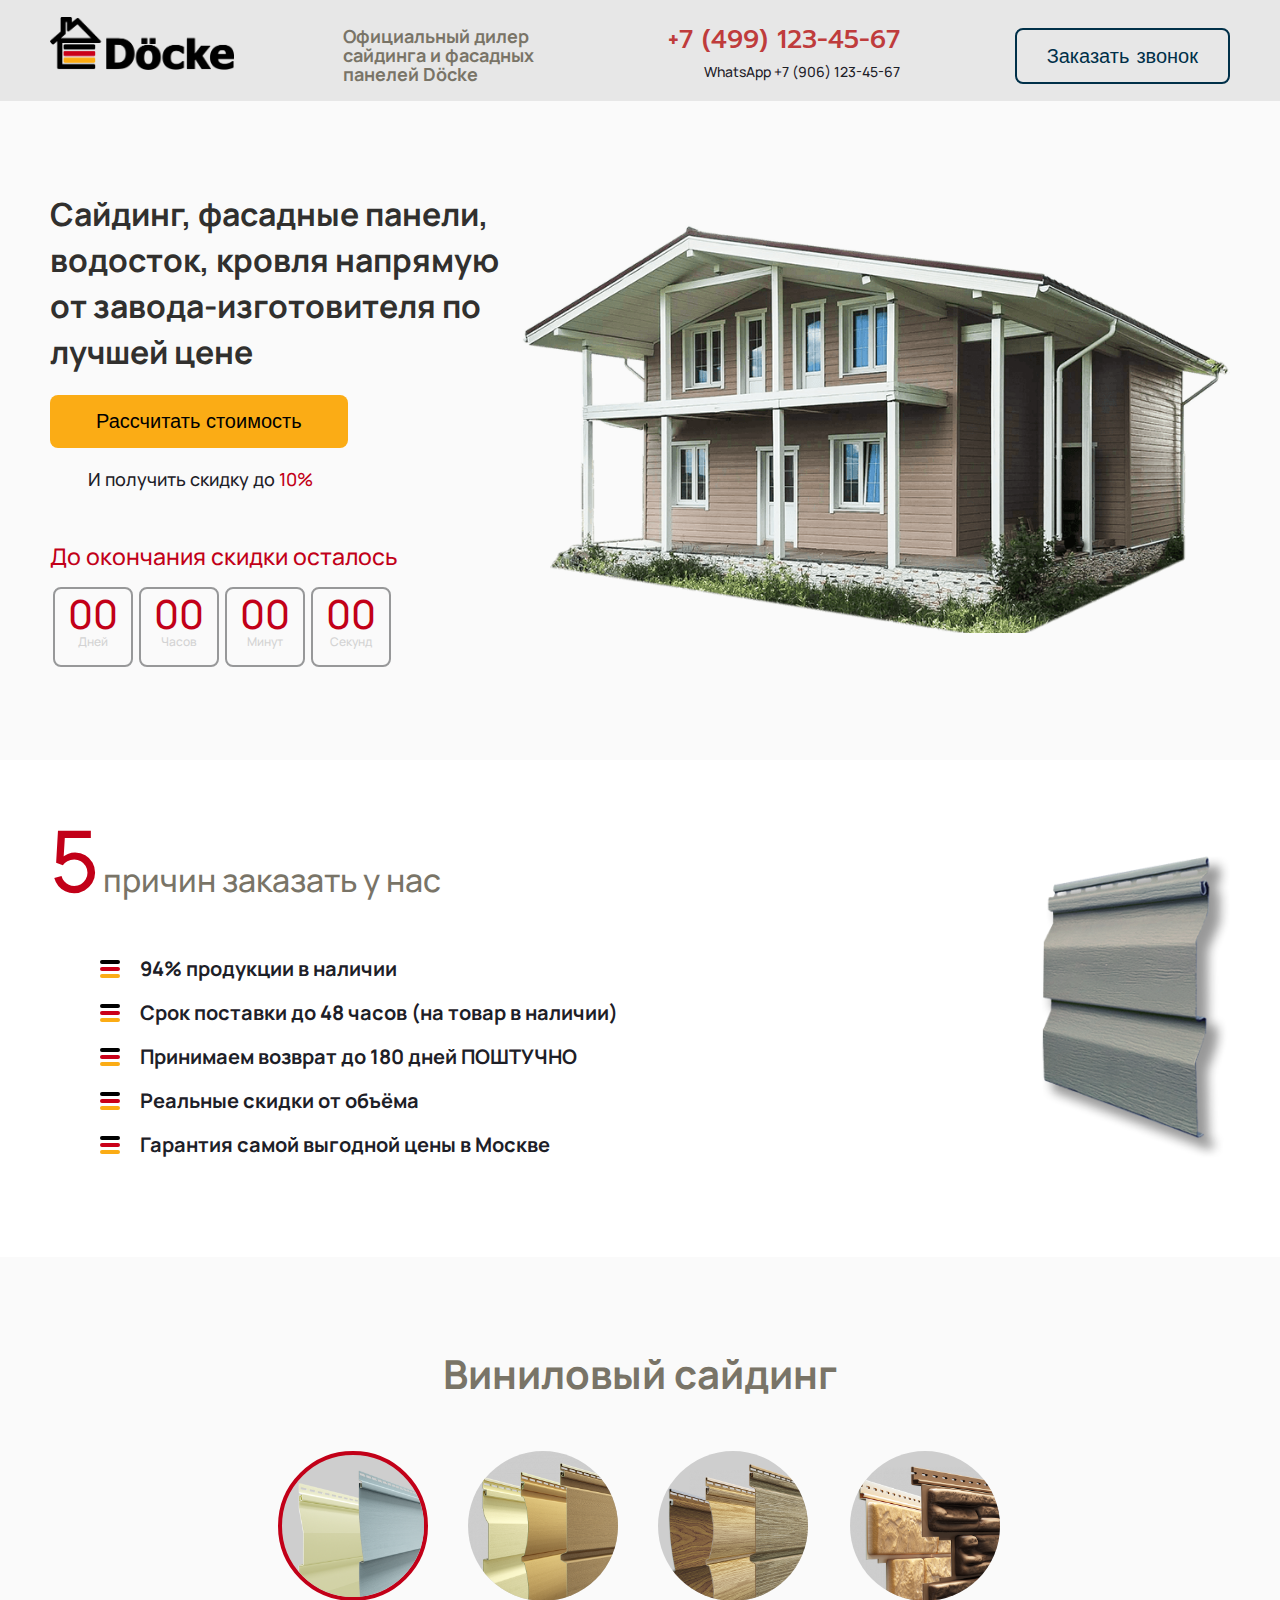
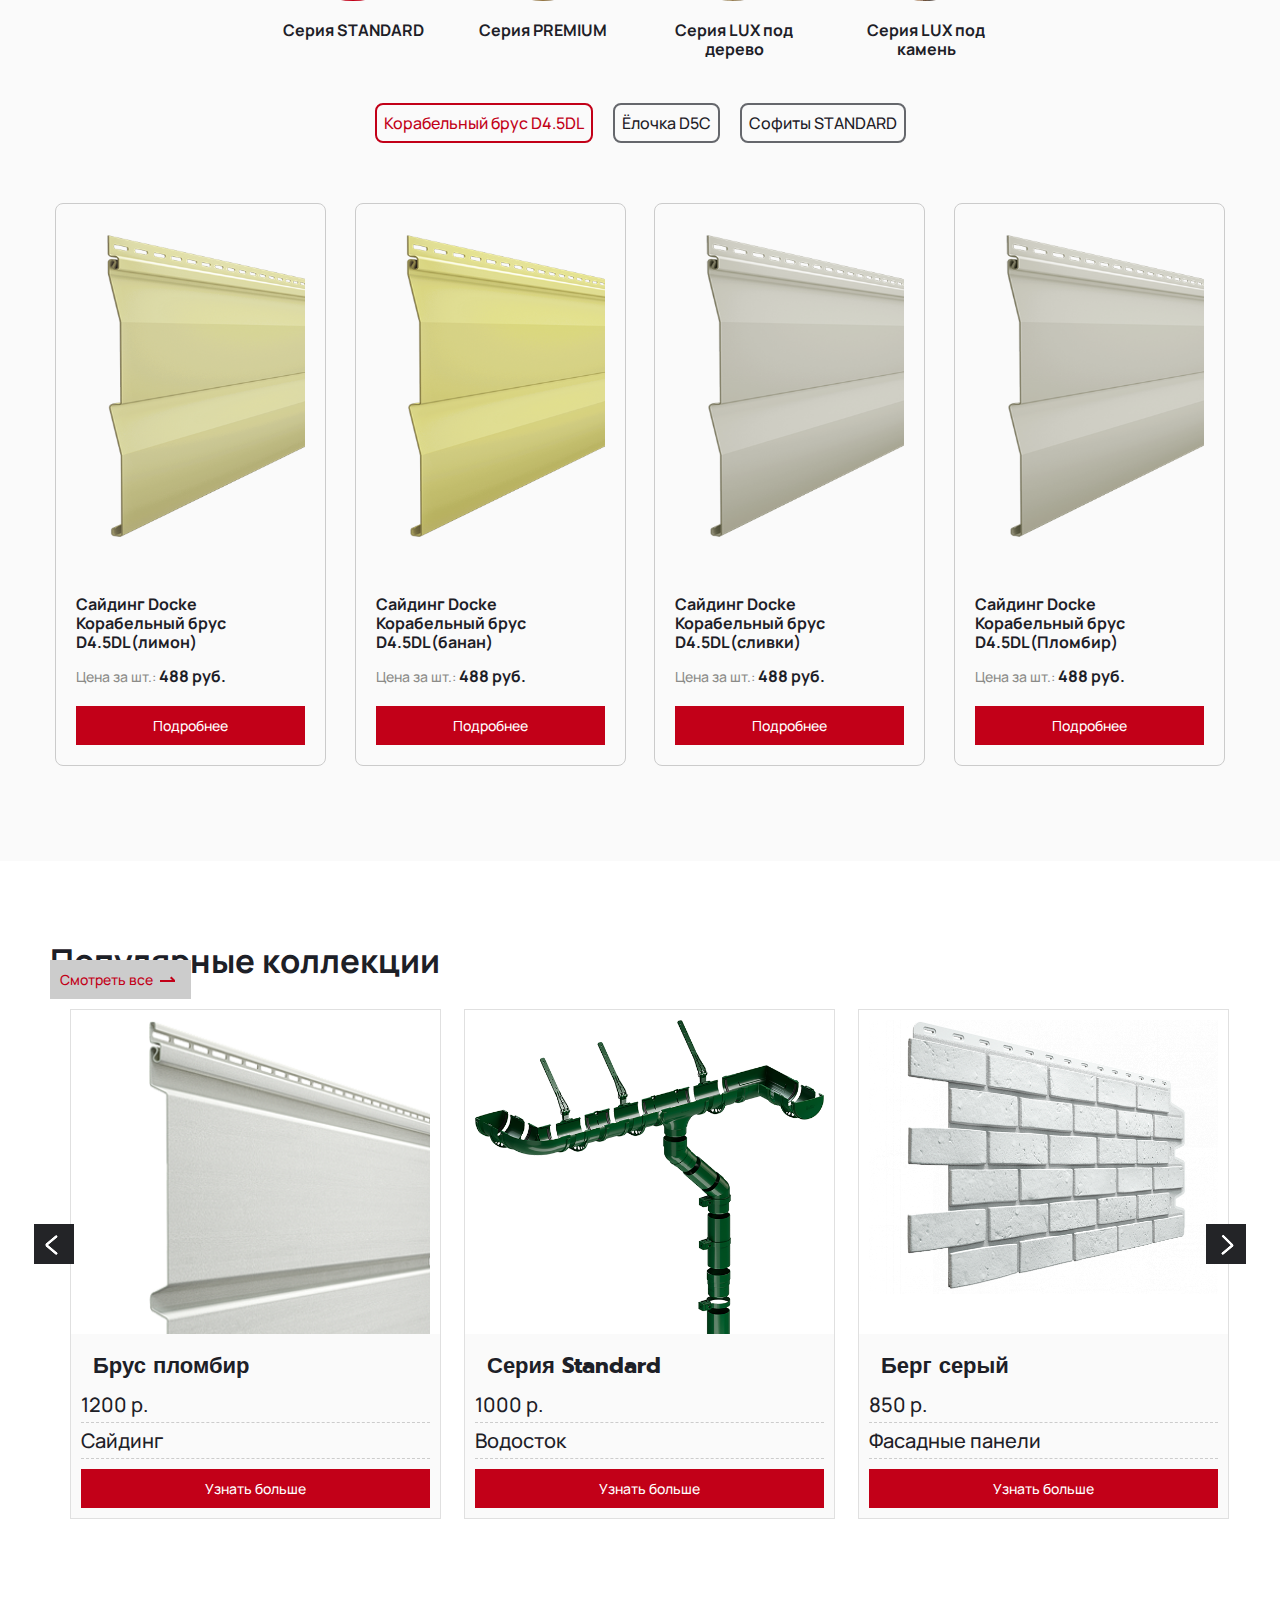
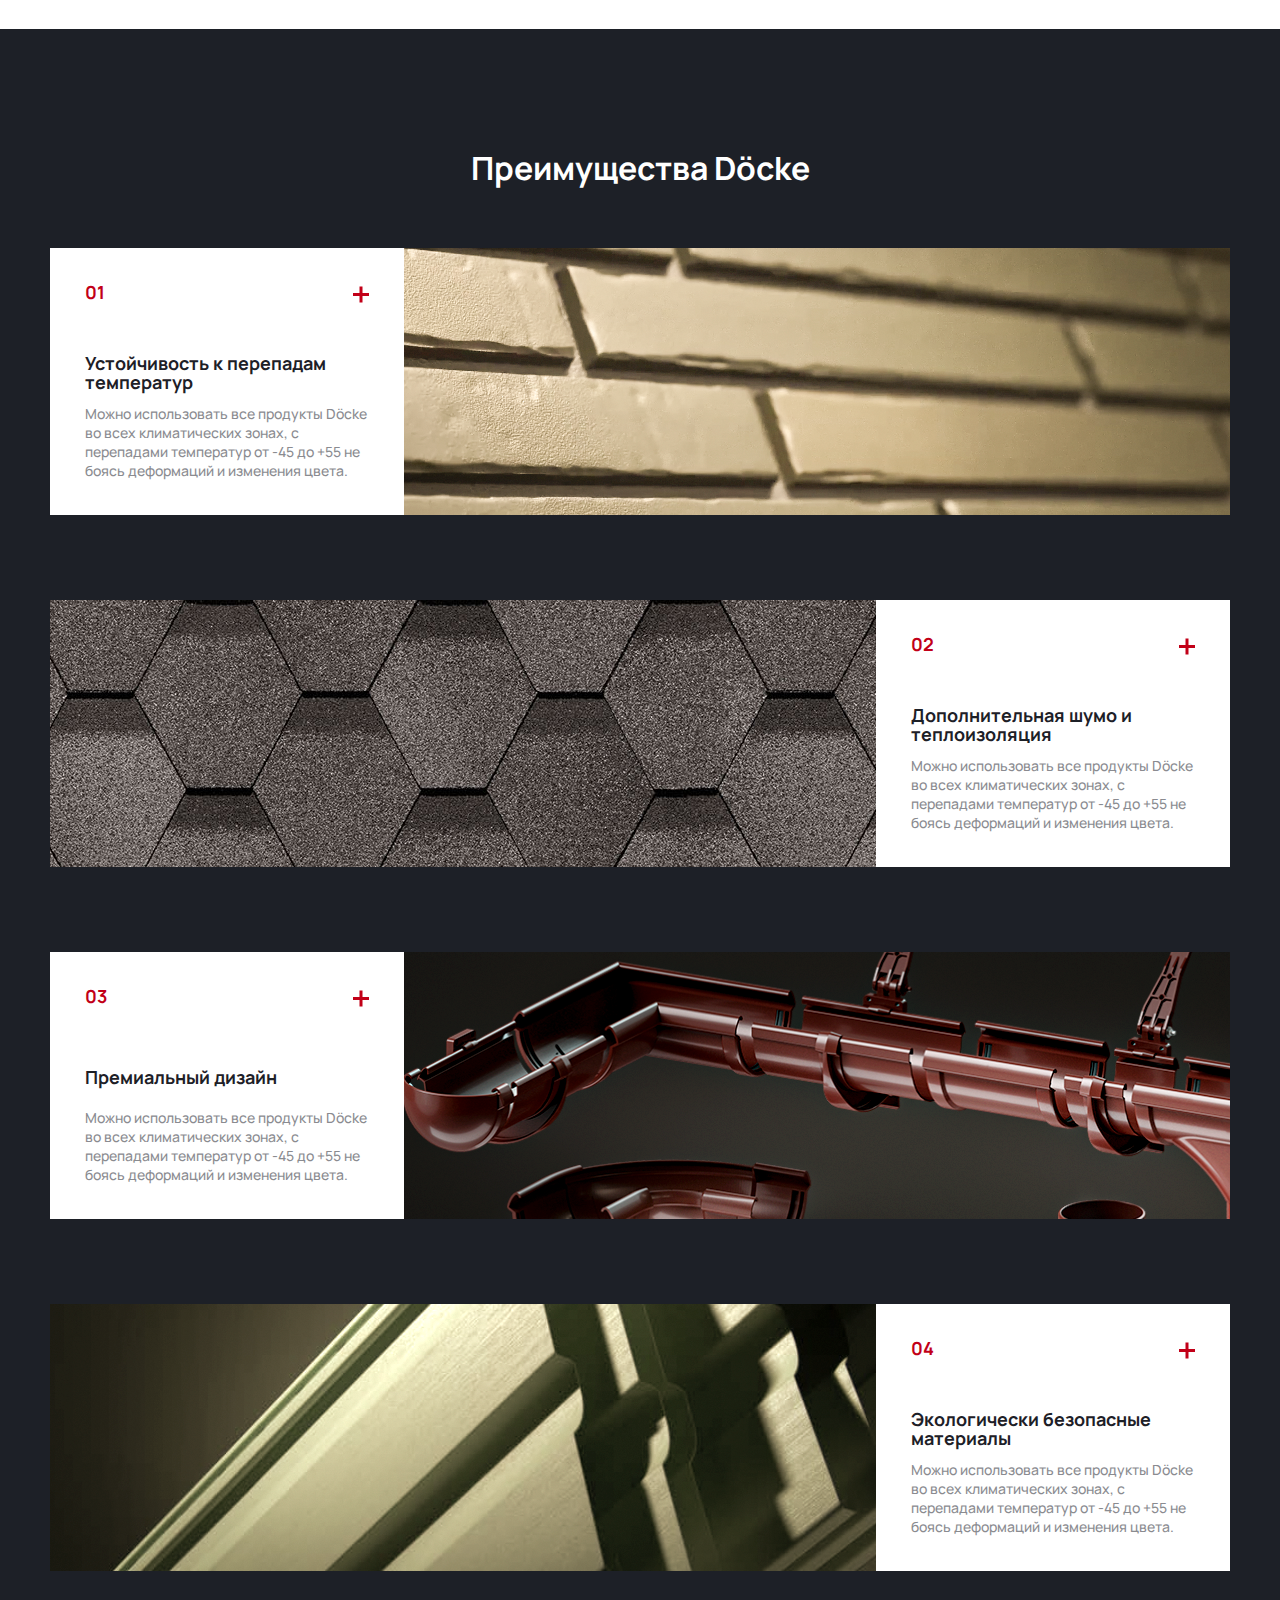
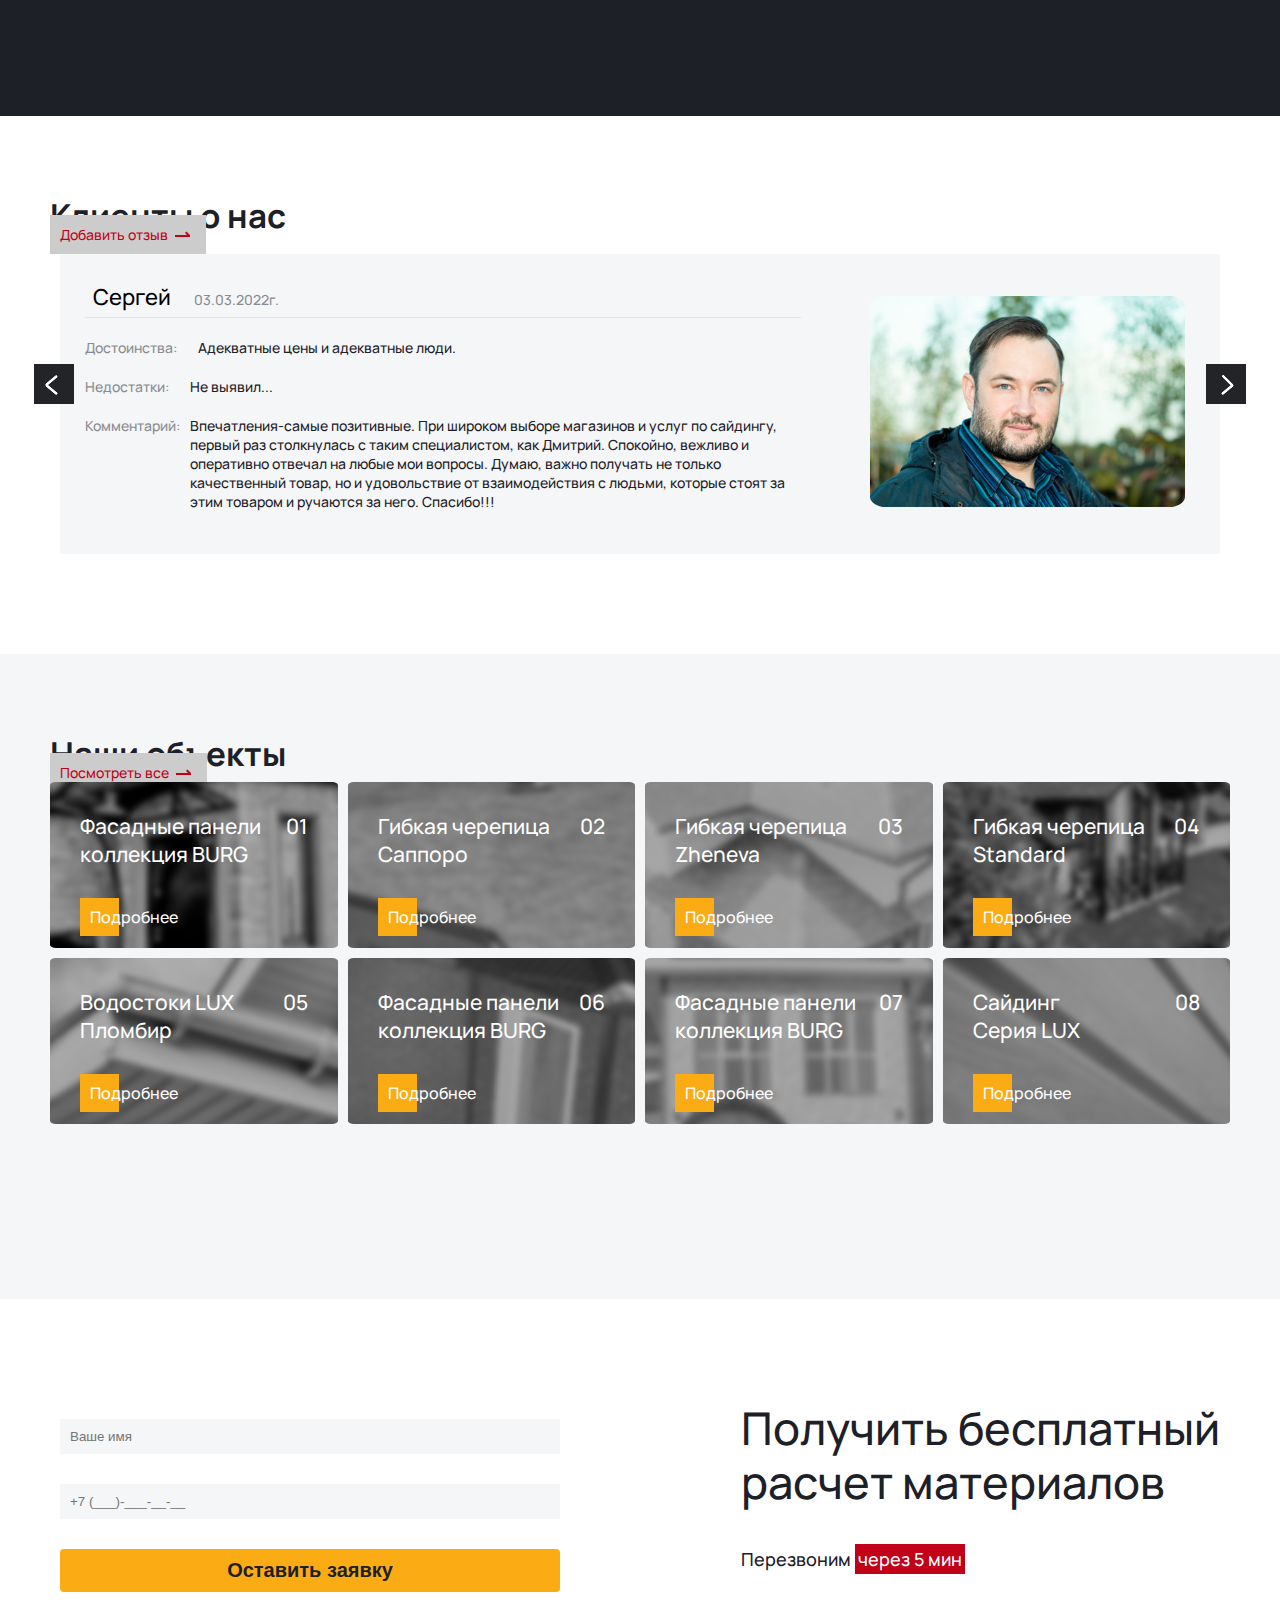
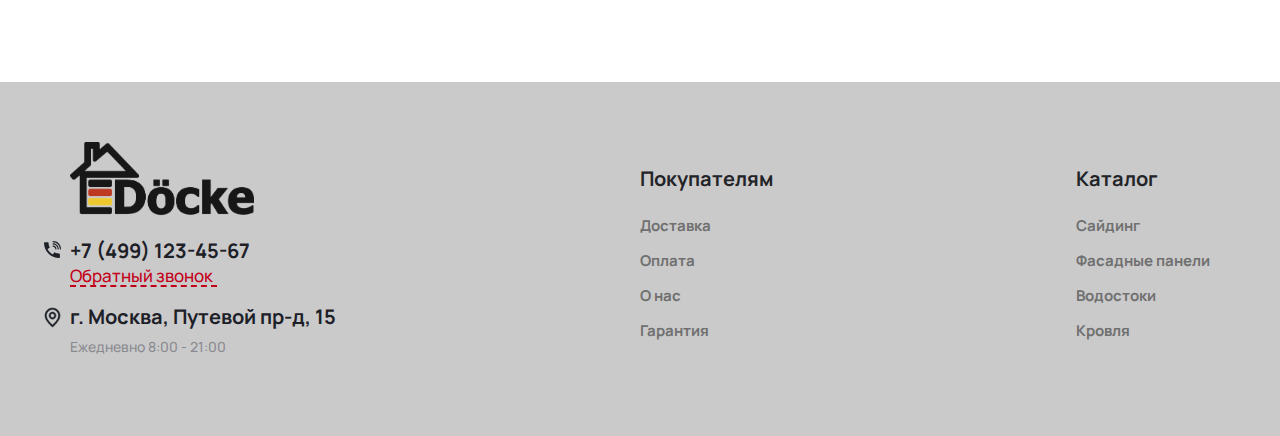
==== commit dcf2bfcd: "10" ====
--- a/index.html
+++ b/index.html
@@ -46,35 +46,6 @@
             </button>
         </div>
     </div>
-    <div class="header-bottom-wrapper">
-        <div class="container">
-            <div class="header-bottom-inner">
-                <ul class="catalog-inner">
-                    <li class="catalog-list-item">
-                        <a href="#" class="catalog-link-item active">
-                            Сайдинг
-                        </a>
-                    </li>
-                    <li class="catalog-list-item">
-                        <a href="#" class="catalog-link-item">
-                            Фасадные панели
-                        </a>
-                    </li>
-                    <li class="catalog-list-item">
-                        <a href="#" class="catalog-link-item">
-                            Водостоки
-                        </a>
-                    </li>
-                    <li class="catalog-list-item">
-                        <a href="#" class="catalog-link-item">
-                            Кровля
-                        </a>
-                    </li>
-                </ul>
-                <a href="index.html" class="back-benefits">На главную</a>
-            </div>
-        </div>
-    </div>
 </header>
 
 <main class="main">
@@ -123,9 +94,7 @@
                             <span class="counter-text">Секунд</span>
                         </div>
                     </div>
-
-                </div>
-
+                </div>
             </div>
             <div class="bg-main">
                 <img src="images/bg.png" alt="" class="bg-img">
@@ -175,175 +144,124 @@
     </div>
 </section>
 
-<section class="catalog-2">
+<section class="product">
     <div class="container">
-        <div class="catalog-wrap">
-            <div class="filter-catalog">
-                <span class="filter-title">Фильтр:</span>
-                <div class="filter-wrapper">
-                    <div class="filter-item">
-                        <span class="filter-text">Серия</span>
-                        <select class="texture-container">
-                            <option value="t1" selected>LUX ПОД ДЕРЕВО</option>
-                            <option value="t2">Брус D6S</option>
-                            <option value="t3">Софиты LUX</option>
-                            <option value="t4">Ёлочка D5C</option>
-                            <option value="t4">Premium</option>
-                        </select>
-                    </div>
-                    <div class="filter-item">
-                        <span class="filter-text">Текстура</span>
-                        <select class="texture-container">
-                            <option value="t1" selected>Под камень</option>
-                            <option value="t2">Под дерево</option>
-                            <option value="t3">Блок хаус</option>
-                            <option value="t4">Под бревно</option>
-                            <option value="t4">Имитация бруса</option>
-                        </select>
-                    </div>
-                    <div class="filter-item">
-                        <span class="filter-text">Цвет</span>
-                        <select class="color-container">
-                            <option value="t1" selected>Черный</option>
-                            <option value="t2">Коричневый</option>
-                            <option value="t3">Песочный</option>
-                            <option value="t4">Гранит красный</option>
-                            <option value="t4">Белый</option>
-                        </select>
-                    </div>
-                </div>
-            </div>
-            <div class="catalog-item">
-                <div class="prod-item">
-                    <a href="#" class="prod-link">
-                        <img src="images/popular-item/BRUS_D6S_PLOMBIR_PREV.png" alt="" class="prod-img">
-                    </a>
-                    <div class="prod-bottom-text">
-                        <span class="prod-text">Брус пломбир</span>
-                        <div class="price-wrap">
-                            <span class="prod-price">1200 p.</span>
-                            <span class="prod-name">За кв/м</span>
-                        </div>
-                        <div class="model-wrap">
-                            <span class="prod-model">САЙДИНГ PREMIUM</span>
-                            <span class="model-name">Серия</span>
-                        </div>
-                        <div class="width-height-wrap">
-                            <span class="prod-width-height">3600x300 мм</span>
-                            <span class="category-name">Размеры</span>
-                        </div>
-                        <div class="square-wrapper">
-                            <span class="prod-width-height">1.08 м<sup>2</sup></span>
-                            <span class="category-name">Площадь</span>
-                        </div>
-                        <a href="#" class="prod-bye">Узнать больше</a>
-                    </div>
-                </div>
-                <div class="prod-item">
-                    <a href="#" class="prod-link">
-                        <img src="images/popular-item/BRUS_D6S_PLOMBIR_PREV.png" alt="" class="prod-img">
-                    </a>
-                    <div class="prod-bottom-text">
-                        <span class="prod-text">Брус пломбир</span>
-                        <div class="price-wrap">
-                            <span class="prod-price">1200 p.</span>
-                            <span class="prod-name">За кв/м</span>
-                        </div>
-                        <div class="model-wrap">
-                            <span class="prod-model">САЙДИНГ PREMIUM</span>
-                            <span class="model-name">Серия</span>
-                        </div>
-                        <div class="width-height-wrap">
-                            <span class="prod-width-height">3600x300 мм</span>
-                            <span class="category-name">Размеры</span>
-                        </div>
-                        <div class="square-wrapper">
-                            <span class="prod-width-height">1.08 м<sup>2</sup></span>
-                            <span class="category-name">Площадь</span>
-                        </div>
-                        <a href="#" class="prod-bye">Узнать больше</a>
-                    </div>
-                </div>
-                <div class="prod-item">
-                    <a href="#" class="prod-link">
-                        <img src="images/popular-item/BRUS_D6S_PLOMBIR_PREV.png" alt="" class="prod-img">
-                    </a>
-                    <div class="prod-bottom-text">
-                        <span class="prod-text">Брус пломбир</span>
-                        <div class="price-wrap">
-                            <span class="prod-price">1200 p.</span>
-                            <span class="prod-name">За кв/м</span>
-                        </div>
-                        <div class="model-wrap">
-                            <span class="prod-model">САЙДИНГ PREMIUM</span>
-                            <span class="model-name">Серия</span>
-                        </div>
-                        <div class="width-height-wrap">
-                            <span class="prod-width-height">3600x300 мм</span>
-                            <span class="category-name">Размеры</span>
-                        </div>
-                        <div class="square-wrapper">
-                            <span class="prod-width-height">1.08 м<sup>2</sup></span>
-                            <span class="category-name">Площадь</span>
-                        </div>
-                        <a href="#" class="prod-bye">Узнать больше</a>
-                    </div>
-                </div>
-                <div class="prod-item">
-                    <a href="#" class="prod-link">
-                        <img src="images/popular-item/BRUS_D6S_PLOMBIR_PREV.png" alt="" class="prod-img">
-                    </a>
-                    <div class="prod-bottom-text">
-                        <span class="prod-text">Брус пломбир</span>
-                        <div class="price-wrap">
-                            <span class="prod-price">1200 p.</span>
-                            <span class="prod-name">За кв/м</span>
-                        </div>
-                        <div class="model-wrap">
-                            <span class="prod-model">САЙДИНГ PREMIUM</span>
-                            <span class="model-name">Серия</span>
-                        </div>
-                        <div class="width-height-wrap">
-                            <span class="prod-width-height">3600x300 мм</span>
-                            <span class="category-name">Размеры</span>
-                        </div>
-                        <div class="square-wrapper">
-                            <span class="prod-width-height">1.08 м<sup>2</sup></span>
-                            <span class="category-name">Площадь</span>
-                        </div>
-                        <a href="#" class="prod-bye">Узнать больше</a>
-                    </div>
-                </div>
-                <div class="prod-item">
-                    <a href="#" class="prod-link">
-                        <img src="images/popular-item/BRUS_D6S_PLOMBIR_PREV.png" alt="" class="prod-img">
-                    </a>
-                    <div class="prod-bottom-text">
-                        <span class="prod-text">Брус пломбир</span>
-                        <div class="price-wrap">
-                            <span class="prod-price">1200 p.</span>
-                            <span class="prod-name">За кв/м</span>
-                        </div>
-                        <div class="model-wrap">
-                            <span class="prod-model">САЙДИНГ PREMIUM</span>
-                            <span class="model-name">Серия</span>
-                        </div>
-                        <div class="width-height-wrap">
-                            <span class="prod-width-height">3600x300 мм</span>
-                            <span class="category-name">Размеры</span>
-                        </div>
-                        <div class="square-wrapper">
-                            <span class="prod-width-height">1.08 м<sup>2</sup></span>
-                            <span class="category-name">Площадь</span>
-                        </div>
-                        <a href="#" class="prod-bye">Узнать больше</a>
-                    </div>
-                </div>
-            </div>
-            <div class="bottom-pagination">
-                <button class="view-more">
-                    <span>Показать больше</span>
-                </button>
+        <div class="product-wrapper">
+            <h2 class="product-main-title">Виниловый сайдинг</h2>
+            <div class="product-inner">
+                <div class="product-category-tabs">
+                    <div class="category-tabs-item">
+                        <div class="tabs-img-wrap active">
+                            <img src="images/category/1.png" alt="" class="category-img">
+                        </div>
+                        <p class="category-name">
+                            Серия STANDARD
+                        </p>
+                    </div>
+                    <div class="category-tabs-item">
+                        <div class="tabs-img-wrap">
+                            <img src="images/category/2.png" alt="" class="category-img">
+                        </div>
+                        <p class="category-name">
+                            Серия PREMIUM
+                        </p>
+                    </div>
+                    <div class="category-tabs-item">
+                        <div class="tabs-img-wrap">
+                            <img src="images/category/3.png" alt="" class="category-img">
+                        </div>
+                        <p class="category-name">
+                            Серия LUX под дерево
+                        </p>
+                    </div>
+                    <div class="category-tabs-item">
+                        <div class="tabs-img-wrap">
+                            <img src="images/category/4.png" alt="" class="category-img">
+                        </div>
+                        <p class="category-name">
+                            Серия LUX под камень
+                        </p>
+                    </div>
+                </div>
+                <ul class="product-subcategory-tabs">
+                    <li class="subcategory-item">
+                        <a href="#" class="subcategory-link active">
+                            Корабельный брус D4.5DL
+                        </a>
+                    </li>
+                    <li class="subcategory-item">
+                        <a href="#" class="subcategory-link">
+                            Ёлочка D5C
+                        </a>
+                    </li>
+                    <li class="subcategory-item">
+                        <a href="#" class="subcategory-link">
+                            Софиты STANDARD
+                        </a>
+                    </li>
+                </ul>
+                <div class="product-card-wrapper">
+                    <div class="card-item">
+                        <div class="card-inner-img">
+                            <img src="images/siding/siding_d45dl_banan_prev3.png" alt="" class="card-img">
+                        </div>
+                        <div class="card-description">
+                            <p class="card-title">Сайдинг Docke Корабельный брус D4.5DL(лимон)</p>
+                            <div class="card-price-wrap">
+                                <span class="price-name">Цена за шт.:</span>
+                                <span class="price-data">488 руб.</span>
+                            </div>
+                            <a href="#" class="card-link">
+                                <span>Подробнее</span>
+                            </a>
+                        </div>
+                    </div>
+                    <div class="card-item">
+                        <div class="card-inner-img">
+                            <img src="images/siding/siding_d45dl_limon_prev3.png" alt="" class="card-img">
+                        </div>
+                        <div class="card-description">
+                            <p class="card-title">Сайдинг Docke Корабельный брус D4.5DL(банан)</p>
+                            <div class="card-price-wrap">
+                                <span class="price-name">Цена за шт.:</span>
+                                <span class="price-data">488 руб.</span>
+                            </div>
+                            <a href="#" class="card-link">
+                                <span>Подробнее</span>
+                            </a>
+                        </div>
+                    </div>
+                    <div class="card-item">
+                        <div class="card-inner-img">
+                            <img src="images/siding/siding_d45dl_slivki_prev2.png" alt="" class="card-img">
+                        </div>
+                        <div class="card-description">
+                            <p class="card-title">Сайдинг Docke Корабельный брус D4.5DL(сливки)</p>
+                            <div class="card-price-wrap">
+                                <span class="price-name">Цена за шт.:</span>
+                                <span class="price-data">488 руб.</span>
+                            </div>
+                            <a href="#" class="card-link">
+                                <span>Подробнее</span>
+                            </a>
+                        </div>
+                    </div>
+                    <div class="card-item">
+                        <div class="card-inner-img">
+                            <img src="images/siding/siding_d45dl_slivki_prev2%20(1).png" alt="" class="card-img">
+                        </div>
+                        <div class="card-description">
+                            <p class="card-title">Сайдинг Docke Корабельный брус D4.5DL(Пломбир)</p>
+                            <div class="card-price-wrap">
+                                <span class="price-name">Цена за шт.:</span>
+                                <span class="price-data">488 руб.</span>
+                            </div>
+                            <a href="#" class="card-link">
+                                <span>Подробнее</span>
+                            </a>
+                        </div>
+                    </div>
+                </div>
             </div>
         </div>
     </div>
@@ -665,9 +583,7 @@
                         </div>
                     </div>
                 </div>
-
-            </div>
-
+            </div>
         </div>
     </div>
 </section>
@@ -871,7 +787,6 @@
     </div>
 </footer>
 
-
 <script src="js/jquery-3.6.0.min.js"></script>
 <script src="js/loopcounter.js"></script>
 <script src="js/slick.js"></script>
--- a/css/style.css
+++ b/css/style.css
@@ -485,12 +485,12 @@
     }
 }
 
-.products {
+.product {
     padding: 90px 0 90px;
     background-color: #fafafa;
 }
 
-.products-title {
+.product-main-title {
     text-align: center;
     font-weight: 700;
     font-size: 40px;
@@ -498,17 +498,137 @@
     color: #797467;
 }
 
-.products-title-wrapper {
-    display: flex;
-    align-items: baseline;
-}
-
-.products-top-wrapper {
+.product-category-tabs {
+    margin-top: 30px;
+    display: flex;
+    justify-content: center;
+}
+
+.category-tabs-item {
+    max-width: 172px;
+    padding: 10px;
+    margin: 10px;
+}
+
+.tabs-img-wrap {
+    background-color: #cecece;
+    overflow: hidden;
+    width: 150px;
+    height: 150px;
+    border-radius: 50%;
+}
+
+.tabs-img-wrap.active {
+    border: 4px solid #c20018;
+}
+
+.category-img {
+    width: 100%;
+}
+
+.category-name {
+    font-size: 16px;
+    font-weight: 700;
+    margin-top: 20px;
+    text-align: center;
+}
+
+.product-subcategory-tabs {
+    margin-top: 20px;
+    padding: 15px 0 15px;
+    display: flex;
+    justify-content: center;
+}
+
+.subcategory-item {
+    margin: 0 10px;
+}
+
+.subcategory-link {
+    border: 2px solid #65676c;
+    border-radius: 8px;
+    padding: 7px;
+    font-size: 16px;
+}
+
+.subcategory-link.active {
+    border:2px solid #c20018;
+    color: #c20018;
+}
+
+.product-card-wrapper {
+    margin-top: 50px;
     display: flex;
     justify-content: space-between;
-    align-items: center;
-    padding: 10px 10px 60px;
-}
+    flex-wrap: wrap;
+}
+
+.card-item {
+    margin: 5px;
+    border-radius: 8px;
+    border: 1px solid #cbcbcb;
+    max-width: 23%;
+    display: flex;
+    flex-direction: column;
+}
+
+.card-item:hover {
+    border: 1px solid #c20018;
+}
+
+.card-inner-img {
+    padding: 20px;
+}
+
+.card-img {
+    width: 100%;
+}
+
+.card-description {
+    display: flex;
+    flex-direction: column;
+    padding: 20px;
+    flex-grow: 1;
+}
+
+.card-title {
+    font-size: 16px;
+    font-weight: 700;
+    margin-bottom: 15px;
+}
+
+.card-price-wrap {
+    margin-bottom: 20px;
+}
+
+.price-name {
+    color: #8b8b88;
+}
+
+.price-data {
+    font-size: 16px;
+    font-weight: 700;
+}
+
+.card-link {
+    padding: 10px;
+    background-color: #c20018;
+    color: white;
+    text-align: center;
+    width: 100%;
+}
+
+/*.products-title-wrapper {*/
+/*    display: flex;*/
+/*    align-items: baseline;*/
+/*}*/
+
+/*.products-top-wrapper {*/
+/*    display: flex;*/
+/*    justify-content: space-between;*/
+/*    align-items: center;*/
+/*    padding: 10px 10px 60px;*/
+/*}*/
 
 .category-counter {
     margin-left: 32px;
